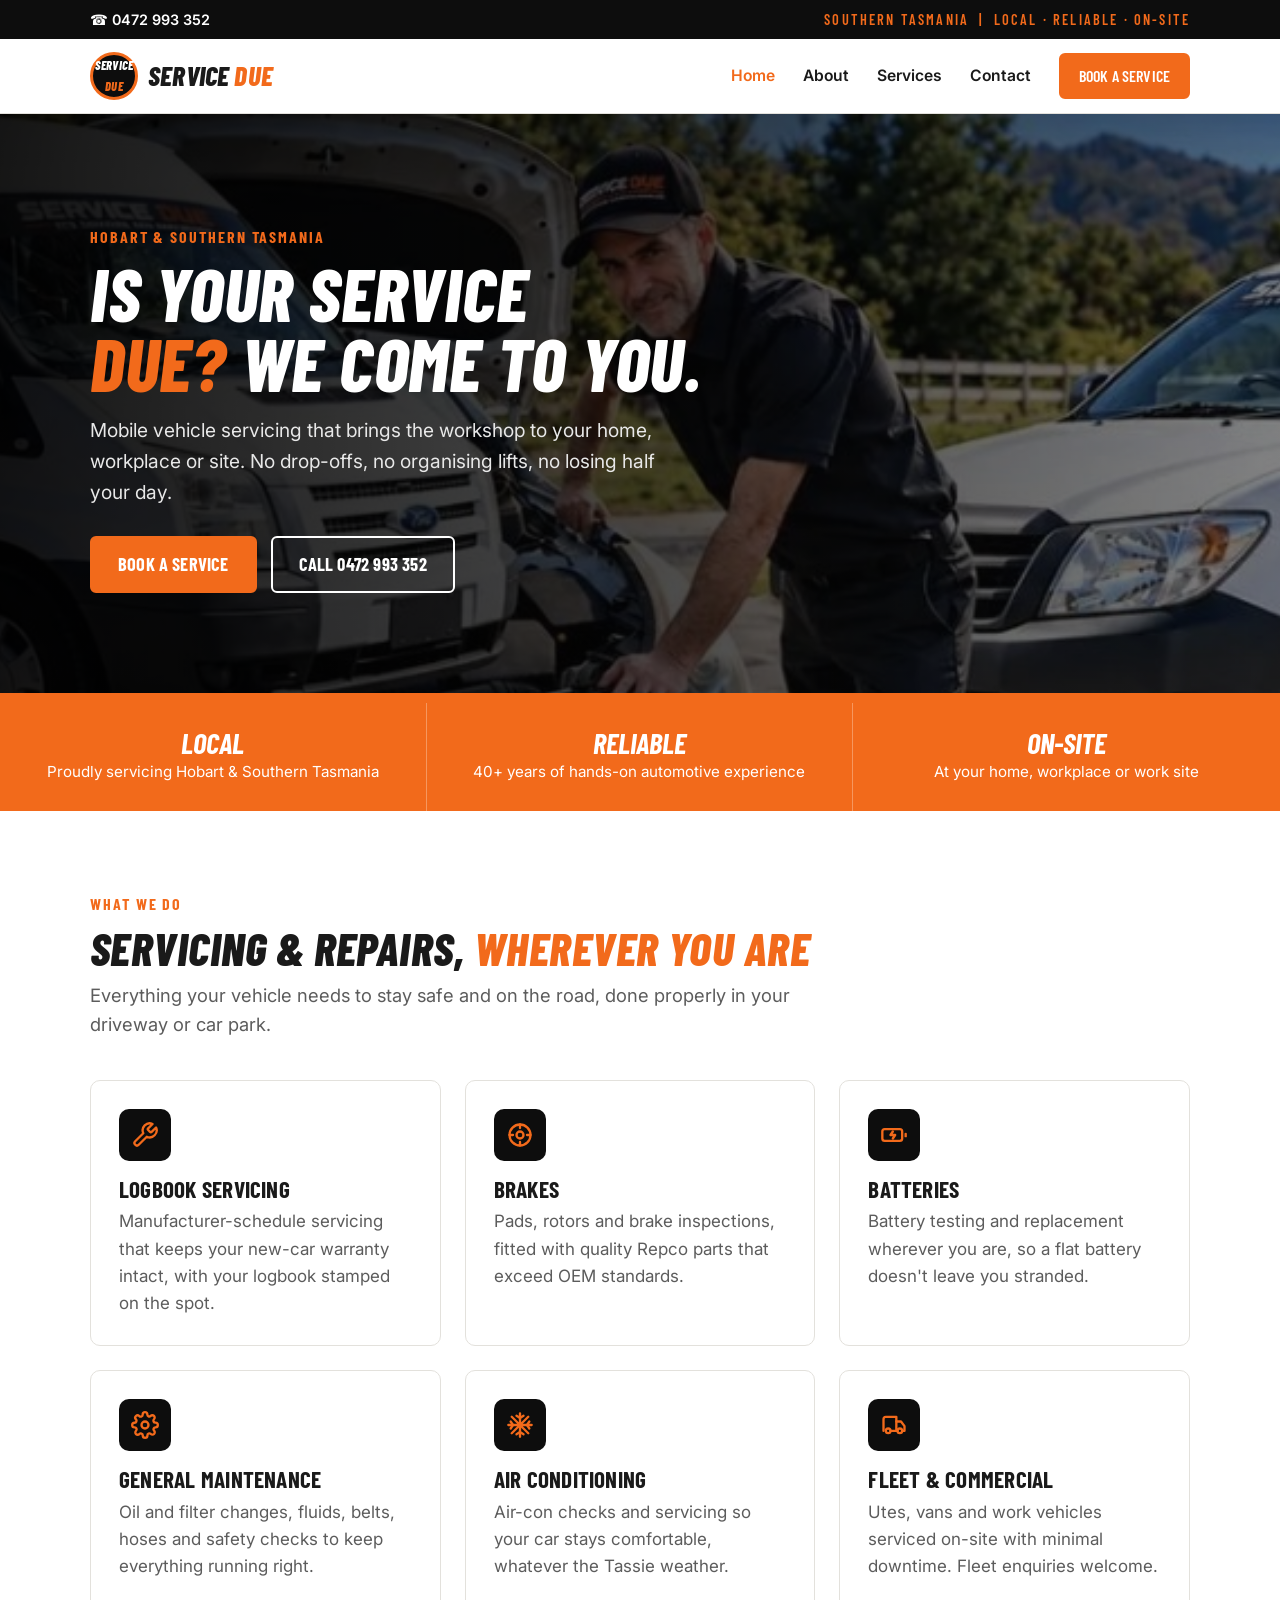
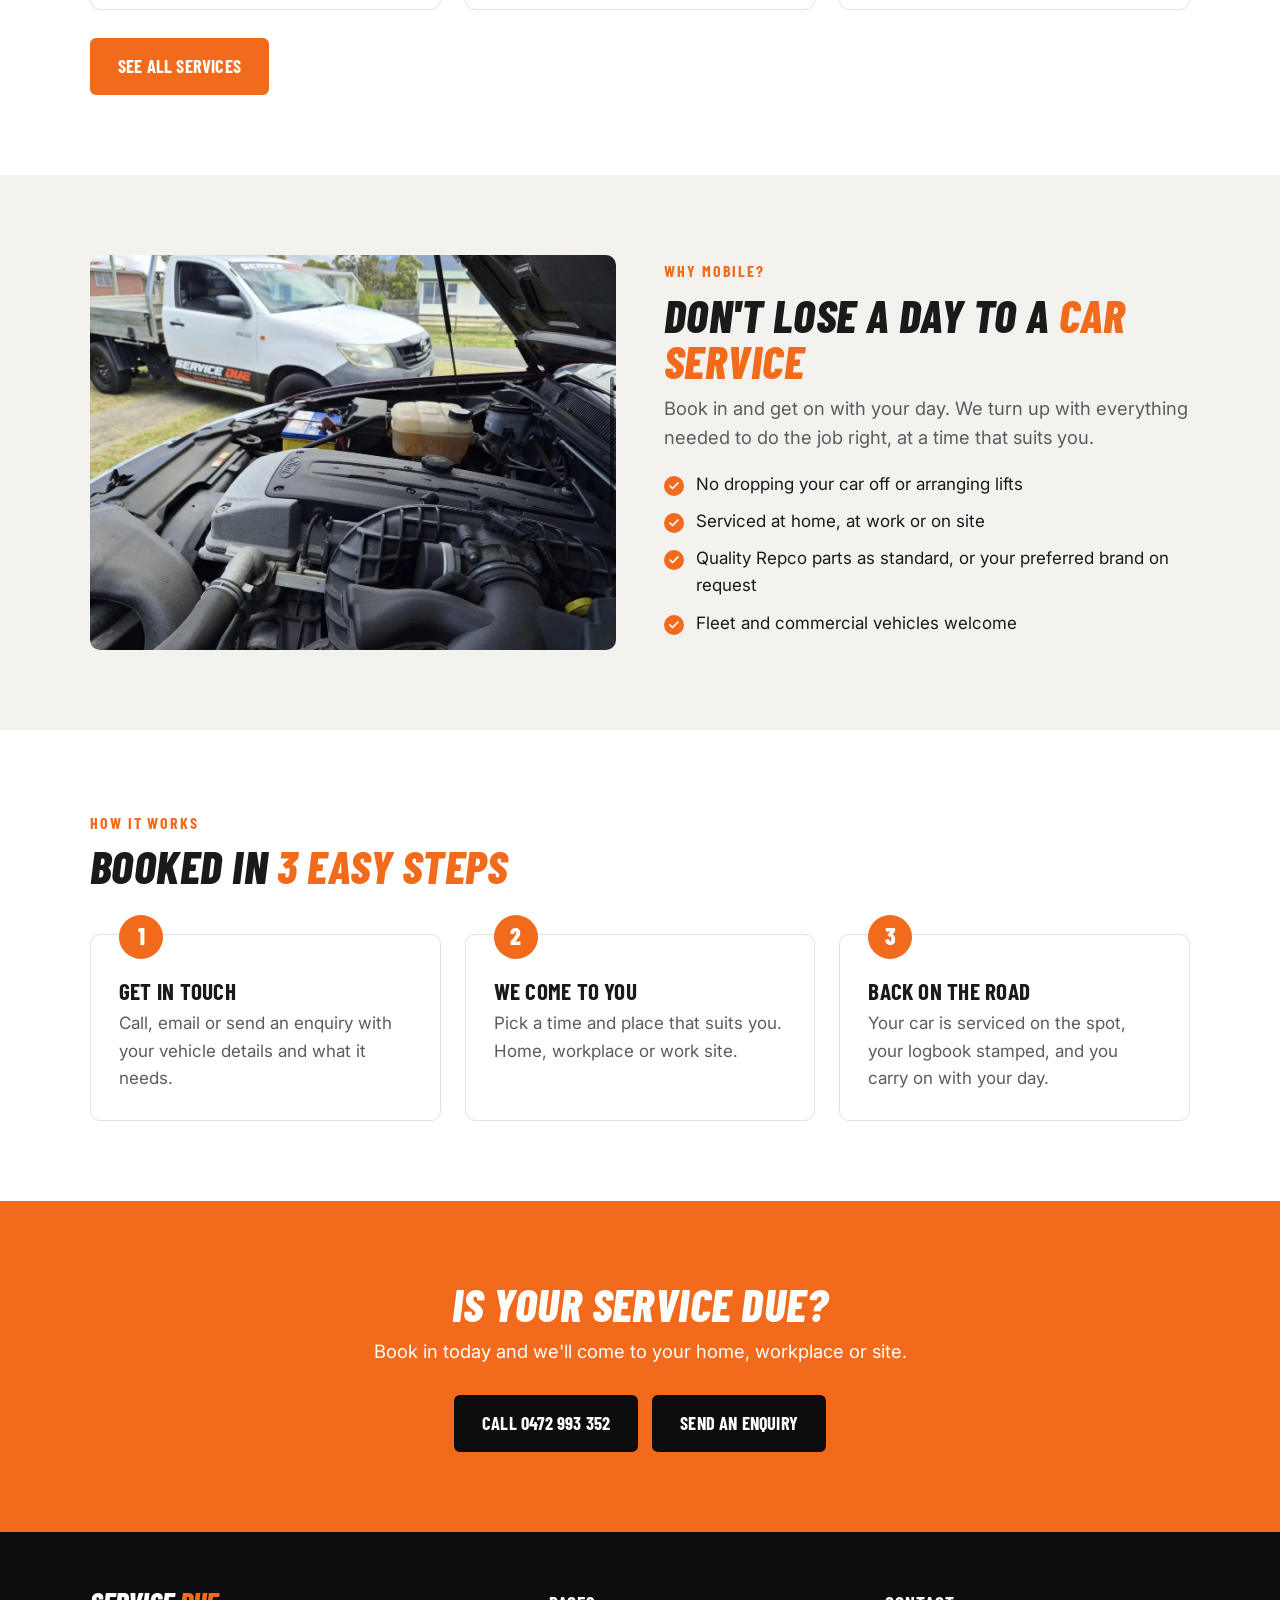
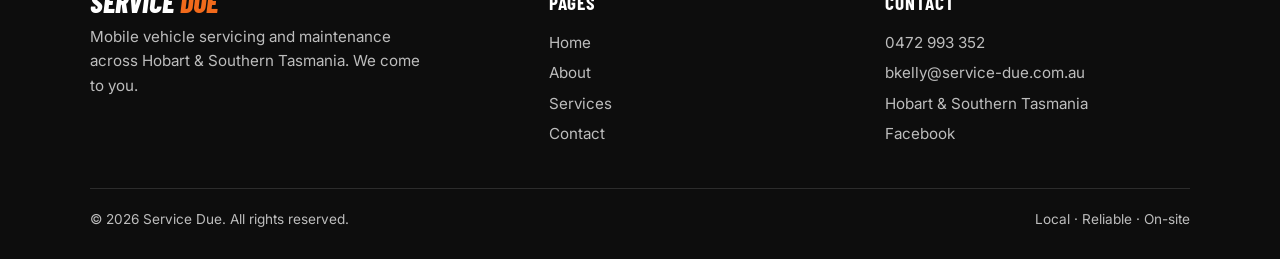
==== site/index.html @ 1dd3feaf "Add Service Due brochure website and mockup PDF Co-Authored-By: Claude Opus 5.5 <noreply@anthropic.c" ====
<!doctype html>
<html lang="en-AU">
<head>
<meta charset="utf-8">
<meta name="viewport" content="width=device-width, initial-scale=1">
<title>Service Due | Mobile Vehicle Servicing, Hobart & Southern Tasmania</title>
<meta name="description" content="Service Due is a local mobile mechanic in Hobart & Southern Tasmania. Logbook servicing, brakes, batteries, air conditioning and fleet servicing at your home, workplace or site.">
<link rel="preconnect" href="https://fonts.googleapis.com">
<link rel="preconnect" href="https://fonts.gstatic.com" crossorigin>
<link href="https://fonts.googleapis.com/css2?family=Barlow+Condensed:ital,wght@0,600;0,700;0,800;1,700;1,800&family=Inter:wght@400;600;700&display=swap" rel="stylesheet">
<link rel="stylesheet" href="styles.css">
</head>
<body>
<div class="topbar"><div class="wrap">
  <a href="tel:+61472993352">&#9742; 0472 993 352</a>
  <span class="tags">Southern Tasmania &nbsp;|&nbsp; Local &middot; Reliable &middot; On-site</span>
</div></div>
<header class="site"><div class="wrap">
  <a class="brand" href="index.html" aria-label="Service Due home">
    <span class="brand-mark">SERVICE<span>DUE</span></span>
    <span class="brand-name">Service <span>Due</span></span>
  </a>
  <button class="menu-toggle" aria-label="Open menu" aria-expanded="false" onclick="var n=document.querySelector('nav.main');n.classList.toggle('open');this.setAttribute('aria-expanded',n.classList.contains('open'))">&#9776;</button>
  <nav class="main" aria-label="Main"><ul><li><a href="index.html" aria-current="page">Home</a></li><li><a href="about.html">About</a></li><li><a href="services.html">Services</a></li><li><a href="contact.html">Contact</a></li><li><a class="btn" href="contact.html" style="padding:8px 18px;font-size:1rem;color:#fff">Book a service</a></li></ul></nav>
</div></header>
<main>
<section class="hero">
  <img src="images/hero-team.jpg" alt="Service Due mechanic working on a car between the Service Due van and ute">
  <div class="wrap">
    <span class="eyebrow">Hobart &amp; Southern Tasmania</span>
    <h1>Is your service<br><span class="accent">due?</span> We come to you.</h1>
    <p>Mobile vehicle servicing that brings the workshop to your home, workplace or site. No drop-offs, no organising lifts, no losing half your day.</p>
    <div class="btn-row">
      <a class="btn" href="contact.html">Book a service</a>
      <a class="btn btn-ghost" href="tel:+61472993352">Call 0472 993 352</a>
    </div>
  </div>
  <div class="hero-slash"></div>
</section>

<div class="usp">
  <div><strong>Local</strong><span>Proudly servicing Hobart &amp; Southern Tasmania</span></div>
  <div><strong>Reliable</strong><span>40+ years of hands-on automotive experience</span></div>
  <div><strong>On-site</strong><span>At your home, workplace or work site</span></div>
</div>

<section><div class="wrap">
  <span class="eyebrow">What we do</span>
  <h2>Servicing &amp; repairs, <span class="accent">wherever you are</span></h2>
  <p class="lead">Everything your vehicle needs to stay safe and on the road, done properly in your driveway or car park.</p>
  <div class="grid grid-3" style="margin-top:40px"><div class="card"><div class="icon"><svg viewBox="0 0 24 24" fill="none" stroke="currentColor" stroke-width="2" stroke-linecap="round" stroke-linejoin="round" aria-hidden="true"><path d="M14.7 6.3a1 1 0 0 0 0 1.4l1.6 1.6a1 1 0 0 0 1.4 0l3.77-3.77a6 6 0 0 1-7.94 7.94l-6.91 6.91a2.12 2.12 0 0 1-3-3l6.91-6.91a6 6 0 0 1 7.94-7.94l-3.76 3.76z"/></svg></div><h3>Logbook servicing</h3><p>Manufacturer-schedule servicing that keeps your new-car warranty intact, with your logbook stamped on the spot.</p></div><div class="card"><div class="icon"><svg viewBox="0 0 24 24" fill="none" stroke="currentColor" stroke-width="2" stroke-linecap="round" stroke-linejoin="round" aria-hidden="true"><circle cx="12" cy="12" r="9"/><circle cx="12" cy="12" r="3"/><path d="M12 3v3M21 12h-3M12 21v-3M3 12h3"/></svg></div><h3>Brakes</h3><p>Pads, rotors and brake inspections, fitted with quality Repco parts that exceed OEM standards.</p></div><div class="card"><div class="icon"><svg viewBox="0 0 24 24" fill="none" stroke="currentColor" stroke-width="2" stroke-linecap="round" stroke-linejoin="round" aria-hidden="true"><rect x="2" y="7" width="17" height="10" rx="2"/><path d="M22 11v2"/><path d="M11 9l-2 3h4l-2 3"/></svg></div><h3>Batteries</h3><p>Battery testing and replacement wherever you are, so a flat battery doesn't leave you stranded.</p></div><div class="card"><div class="icon"><svg viewBox="0 0 24 24" fill="none" stroke="currentColor" stroke-width="2" stroke-linecap="round" stroke-linejoin="round" aria-hidden="true"><circle cx="12" cy="12" r="3"/><path d="M19.4 15a1.65 1.65 0 0 0 .33 1.82l.06.06a2 2 0 1 1-2.83 2.83l-.06-.06a1.65 1.65 0 0 0-1.82-.33 1.65 1.65 0 0 0-1 1.51V21a2 2 0 0 1-4 0v-.09A1.65 1.65 0 0 0 9 19.4a1.65 1.65 0 0 0-1.82.33l-.06.06a2 2 0 1 1-2.83-2.83l.06-.06a1.65 1.65 0 0 0 .33-1.82 1.65 1.65 0 0 0-1.51-1H3a2 2 0 0 1 0-4h.09A1.65 1.65 0 0 0 4.6 9a1.65 1.65 0 0 0-.33-1.82l-.06-.06a2 2 0 1 1 2.83-2.83l.06.06a1.65 1.65 0 0 0 1.82.33H9a1.65 1.65 0 0 0 1-1.51V3a2 2 0 0 1 4 0v.09a1.65 1.65 0 0 0 1 1.51 1.65 1.65 0 0 0 1.82-.33l.06-.06a2 2 0 1 1 2.83 2.83l-.06.06a1.65 1.65 0 0 0-.33 1.82V9a1.65 1.65 0 0 0 1.51 1H21a2 2 0 0 1 0 4h-.09a1.65 1.65 0 0 0-1.51 1z"/></svg></div><h3>General maintenance</h3><p>Oil and filter changes, fluids, belts, hoses and safety checks to keep everything running right.</p></div><div class="card"><div class="icon"><svg viewBox="0 0 24 24" fill="none" stroke="currentColor" stroke-width="2" stroke-linecap="round" stroke-linejoin="round" aria-hidden="true"><path d="M12 2v20M4.93 4.93l14.14 14.14M2 12h20M4.93 19.07L19.07 4.93"/><path d="M9 4l3 2 3-2M9 20l3-2 3 2M4 9l2 3-2 3M20 9l-2 3 2 3"/></svg></div><h3>Air conditioning</h3><p>Air-con checks and servicing so your car stays comfortable, whatever the Tassie weather.</p></div><div class="card"><div class="icon"><svg viewBox="0 0 24 24" fill="none" stroke="currentColor" stroke-width="2" stroke-linecap="round" stroke-linejoin="round" aria-hidden="true"><path d="M3 17V7a2 2 0 0 1 2-2h9v12"/><path d="M14 9h4l3 4v4h-2"/><circle cx="7" cy="17" r="2"/><circle cx="17" cy="17" r="2"/><path d="M9 17h6"/></svg></div><h3>Fleet & commercial</h3><p>Utes, vans and work vehicles serviced on-site with minimal downtime. Fleet enquiries welcome.</p></div></div>
  <div class="btn-row"><a class="btn" href="services.html">See all services</a></div>
</div></section>

<section class="section-grey"><div class="wrap grid grid-2">
  <div class="photo" style="aspect-ratio:4/3"><img src="images/on-site-service.jpg" alt="Engine bay of a customer's car being serviced on-site, with the Service Due ute parked behind"></div>
  <div>
    <span class="eyebrow">Why mobile?</span>
    <h2>Don't lose a day to a <span class="accent">car service</span></h2>
    <p class="lead">Book in and get on with your day. We turn up with everything needed to do the job right, at a time that suits you.</p>
    <ul class="checks">
      <li>No dropping your car off or arranging lifts</li>
      <li>Serviced at home, at work or on site</li>
      <li>Quality Repco parts as standard, or your preferred brand on request</li>
      <li>Fleet and commercial vehicles welcome</li>
    </ul>
  </div>
</div></section>

<section><div class="wrap">
  <span class="eyebrow">How it works</span>
  <h2>Booked in <span class="accent">3 easy steps</span></h2>
  <div class="grid grid-3 steps" style="margin-top:44px">
    <div class="card"><h3>Get in touch</h3><p>Call, email or send an enquiry with your vehicle details and what it needs.</p></div>
    <div class="card"><h3>We come to you</h3><p>Pick a time and place that suits you. Home, workplace or work site.</p></div>
    <div class="card"><h3>Back on the road</h3><p>Your car is serviced on the spot, your logbook stamped, and you carry on with your day.</p></div>
  </div>
</div></section>

<section class="cta"><div class="wrap">
  <h2>Is your service due?</h2>
  <p>Book in today and we'll come to your home, workplace or site.</p>
  <div class="btn-row">
    <a class="btn" href="tel:+61472993352">Call 0472 993 352</a>
    <a class="btn btn-ghost" href="contact.html">Send an enquiry</a>
  </div>
</div></section>
</main>
<footer class="site"><div class="wrap">
  <div class="cols">
    <div>
      <p class="brand-name" style="font-family:'Barlow Condensed',sans-serif;font-size:1.8rem;text-transform:uppercase">Service <span style="color:var(--orange)">Due</span></p>
      <p style="margin-top:8px;max-width:34ch">Mobile vehicle servicing and maintenance across Hobart &amp; Southern Tasmania. We come to you.</p>
    </div>
    <div>
      <h4>Pages</h4>
      <ul><li><a href="index.html">Home</a></li><li><a href="about.html">About</a></li><li><a href="services.html">Services</a></li><li><a href="contact.html">Contact</a></li></ul>
    </div>
    <div>
      <h4>Contact</h4>
      <ul>
        <li><a href="tel:+61472993352">0472 993 352</a></li>
        <li><a href="mailto:bkelly@service-due.com.au">bkelly@service-due.com.au</a></li>
        <li>Hobart &amp; Southern Tasmania</li>
        <li><a href="https://www.facebook.com/61594655159954/" target="_blank" rel="noopener">Facebook</a></li>
      </ul>
    </div>
  </div>
  <div class="legal"><span>&copy; 2026 Service Due. All rights reserved.</span><span>Local &middot; Reliable &middot; On-site</span></div>
</div></footer>
</body>
</html>
---- site/styles.css ----
:root {
  --black: #0d0d0d;
  --ink: #1a1a1a;
  --orange: #f26a1b;
  --orange-dark: #d9560c;
  --white: #ffffff;
  --grey: #f3f2ef;
  --muted: #5c5c5c;
  --line: #e3e1dc;
  --radius: 10px;
  --max: 1140px;
}

* { box-sizing: border-box; margin: 0; padding: 0; }
html { scroll-behavior: smooth; }
body {
  font-family: "Inter", system-ui, -apple-system, "Segoe UI", sans-serif;
  color: var(--ink);
  background: var(--white);
  line-height: 1.6;
  font-size: 17px;
}
img { max-width: 100%; display: block; }
a { color: inherit; }

h1, h2, h3, .brand, .btn, .eyebrow {
  font-family: "Barlow Condensed", "Arial Narrow", sans-serif;
  text-transform: uppercase;
  letter-spacing: 0.01em;
}
h1 { font-size: clamp(2.6rem, 6vw, 4.6rem); line-height: 0.95; font-weight: 800; font-style: italic; }
h2 { font-size: clamp(2rem, 4vw, 2.9rem); line-height: 1; font-weight: 800; font-style: italic; margin-bottom: 0.6rem; }
h3 { font-size: 1.45rem; font-weight: 700; line-height: 1.1; margin-bottom: 0.4rem; }
.accent { color: var(--orange); }
.eyebrow { color: var(--orange); font-weight: 700; font-size: 1rem; letter-spacing: 0.12em; margin-bottom: 0.5rem; display: block; }
.lead { font-size: 1.15rem; color: var(--muted); max-width: 60ch; }

.wrap { width: 100%; max-width: var(--max); margin: 0 auto; padding: 0 20px; }
section { padding: 80px 0; }
.section-grey { background: var(--grey); }
.section-dark { background: var(--black); color: var(--white); }
.section-dark .lead { color: #c9c9c9; }

/* Top bar */
.topbar { background: var(--black); color: var(--white); font-size: 0.9rem; }
.topbar .wrap { display: flex; justify-content: space-between; align-items: center; gap: 12px; padding-top: 8px; padding-bottom: 8px; flex-wrap: wrap; }
.topbar a { text-decoration: none; font-weight: 600; }
.topbar .tags { color: var(--orange); font-family: "Barlow Condensed", sans-serif; text-transform: uppercase; letter-spacing: 0.15em; font-weight: 600; }

/* Header */
header.site { background: var(--white); border-bottom: 1px solid var(--line); position: sticky; top: 0; z-index: 10; }
header.site .wrap { display: flex; align-items: center; justify-content: space-between; height: 74px; gap: 16px; }
.brand { text-decoration: none; display: flex; align-items: center; gap: 10px; }
.brand-mark {
  width: 48px; height: 48px; border-radius: 50%; background: var(--black);
  border: 3px solid var(--orange); display: grid; place-items: center;
  color: var(--white); font-weight: 800; font-style: italic; font-size: 0.78rem; line-height: 0.85; text-align: center;
}
.brand-mark span { color: var(--orange); display: block; }
.brand-name { font-weight: 800; font-style: italic; font-size: 1.7rem; line-height: 1; }
.brand-name span { color: var(--orange); }

nav.main ul { list-style: none; display: flex; gap: 28px; align-items: center; }
nav.main a { text-decoration: none; font-weight: 600; font-size: 0.98rem; }
nav.main a:hover, nav.main a[aria-current="page"] { color: var(--orange); }
.menu-toggle { display: none; background: none; border: 0; font-size: 1.7rem; cursor: pointer; color: var(--ink); }

/* Buttons */
.btn {
  display: inline-block; text-decoration: none; font-weight: 700; font-size: 1.15rem;
  padding: 12px 26px; border-radius: 6px; border: 2px solid var(--orange);
  background: var(--orange); color: var(--white); cursor: pointer; transition: background .15s;
}
.btn:hover { background: var(--orange-dark); border-color: var(--orange-dark); }
.btn-ghost { background: transparent; color: inherit; border-color: currentColor; }
.btn-ghost:hover { background: rgba(255,255,255,0.1); border-color: currentColor; }
.btn-row { display: flex; gap: 14px; flex-wrap: wrap; margin-top: 28px; }

/* Hero */
.hero { position: relative; color: var(--white); background: var(--black); overflow: hidden; padding: 0; }
.hero img { position: absolute; inset: 0; width: 100%; height: 100%; object-fit: cover; object-position: center 30%; opacity: 0.55; }
.hero::after { content: ""; position: absolute; inset: 0; background: linear-gradient(90deg, rgba(0,0,0,0.85) 0%, rgba(0,0,0,0.35) 70%, rgba(0,0,0,0.1) 100%); }
.hero .wrap { position: relative; z-index: 1; padding-top: 110px; padding-bottom: 110px; }
.hero p { font-size: 1.2rem; max-width: 48ch; margin-top: 18px; color: #e8e8e8; }
.hero-slash { position: absolute; left: 0; right: 0; bottom: 0; height: 10px; background: var(--orange); z-index: 2; }

.page-hero { background: var(--black); color: var(--white); padding: 70px 0 60px; border-bottom: 8px solid var(--orange); }
.page-hero p { color: #cfcfcf; margin-top: 12px; max-width: 60ch; font-size: 1.1rem; }

/* Grids & cards */
.grid { display: grid; gap: 24px; }
.grid-3 { grid-template-columns: repeat(3, 1fr); }
.grid-2 { grid-template-columns: repeat(2, 1fr); align-items: center; gap: 48px; }
.card { background: var(--white); border: 1px solid var(--line); border-radius: var(--radius); padding: 28px; }
.card .icon { width: 52px; height: 52px; border-radius: 10px; background: var(--black); color: var(--orange); display: grid; place-items: center; margin-bottom: 16px; }
.card .icon svg { width: 28px; height: 28px; }
.card p { color: var(--muted); }
.photo { border-radius: var(--radius); overflow: hidden; }
.photo img { width: 100%; height: 100%; object-fit: cover; }

.usp { display: grid; grid-template-columns: repeat(3, 1fr); gap: 0; background: var(--orange); color: var(--white); }
.usp div { padding: 26px 20px; text-align: center; border-right: 1px solid rgba(255,255,255,0.3); }
.usp div:last-child { border-right: 0; }
.usp strong { display: block; font-family: "Barlow Condensed", sans-serif; text-transform: uppercase; font-style: italic; font-size: 1.8rem; line-height: 1; }
.usp span { font-size: 0.95rem; }

.checks { list-style: none; margin-top: 18px; }
.checks li { padding-left: 32px; position: relative; margin-bottom: 10px; }
.checks li::before { content: ""; position: absolute; left: 0; top: 5px; width: 20px; height: 20px; border-radius: 50%; background: var(--orange) url("data:image/svg+xml,%3Csvg xmlns='http://www.w3.org/2000/svg' viewBox='0 0 24 24' fill='none' stroke='white' stroke-width='3.5' stroke-linecap='round' stroke-linejoin='round'%3E%3Cpolyline points='20 6 9 17 4 12'/%3E%3C/svg%3E") center/12px no-repeat; }

.steps { counter-reset: step; }
.steps .card { position: relative; padding-top: 44px; }
.steps .card::before { counter-increment: step; content: counter(step); position: absolute; top: -20px; left: 28px; width: 44px; height: 44px; border-radius: 50%; background: var(--orange); color: var(--white); font-family: "Barlow Condensed", sans-serif; font-weight: 800; font-size: 1.5rem; display: grid; place-items: center; }

.stat { font-family: "Barlow Condensed", sans-serif; font-weight: 800; font-style: italic; font-size: 5rem; line-height: 0.9; color: var(--orange); }

.gallery { display: grid; grid-template-columns: repeat(4, 1fr); gap: 14px; }
.gallery .photo { aspect-ratio: 1; }

.cta { background: var(--orange); color: var(--white); text-align: center; }
.cta h2 { margin-bottom: 10px; }
.cta p { font-size: 1.15rem; }
.cta .btn { background: var(--black); border-color: var(--black); }
.cta .btn:hover { background: #333; border-color: #333; }
.cta .btn-row { justify-content: center; }

/* Services detail */
.service-row { display: grid; grid-template-columns: 64px 1fr; gap: 20px; padding: 30px 0; border-bottom: 1px solid var(--line); }
.service-row:last-child { border-bottom: 0; }
.service-row .icon { width: 64px; height: 64px; border-radius: 12px; background: var(--black); color: var(--orange); display: grid; place-items: center; }
.service-row .icon svg { width: 34px; height: 34px; }
.service-row p { color: var(--muted); }

/* Contact */
.contact-list { list-style: none; }
.contact-list li { display: flex; gap: 16px; align-items: flex-start; padding: 18px 0; border-bottom: 1px solid var(--line); }
.contact-list .icon { flex: 0 0 46px; height: 46px; border-radius: 50%; background: var(--orange); color: var(--white); display: grid; place-items: center; }
.contact-list .icon svg { width: 22px; height: 22px; }
.contact-list small { display: block; color: var(--muted); text-transform: uppercase; letter-spacing: 0.08em; font-size: 0.78rem; font-weight: 600; }
.contact-list a { font-weight: 600; font-size: 1.15rem; text-decoration: none; }
.contact-list a:hover { color: var(--orange); }

form.booking { display: grid; gap: 16px; }
form.booking label { font-weight: 600; font-size: 0.92rem; display: grid; gap: 6px; }
form.booking input, form.booking select, form.booking textarea {
  font: inherit; padding: 12px 14px; border: 1px solid #cfccc5; border-radius: 6px; background: var(--white); width: 100%;
}
form.booking input:focus, form.booking select:focus, form.booking textarea:focus { outline: 2px solid var(--orange); border-color: var(--orange); }
form.booking .two { display: grid; grid-template-columns: 1fr 1fr; gap: 16px; }
.form-note { font-size: 0.88rem; color: var(--muted); }

/* Footer */
footer.site { background: var(--black); color: #bdbdbd; padding: 56px 0 28px; font-size: 0.95rem; }
footer.site .cols { display: grid; grid-template-columns: 1.4fr 1fr 1fr; gap: 32px; }
footer.site h4 { color: var(--white); font-family: "Barlow Condensed", sans-serif; text-transform: uppercase; font-size: 1.2rem; margin-bottom: 12px; letter-spacing: 0.05em; }
footer.site ul { list-style: none; }
footer.site li { margin-bottom: 6px; }
footer.site a { text-decoration: none; }
footer.site a:hover { color: var(--orange); }
footer.site .brand-name { color: var(--white); }
footer.site .legal { border-top: 1px solid #2c2c2c; margin-top: 36px; padding-top: 20px; display: flex; justify-content: space-between; flex-wrap: wrap; gap: 10px; font-size: 0.85rem; }

/* Responsive */
@media (max-width: 900px) {
  .grid-3 { grid-template-columns: 1fr 1fr; }
  .grid-2 { grid-template-columns: 1fr; gap: 32px; }
  .gallery { grid-template-columns: 1fr 1fr; }
  footer.site .cols { grid-template-columns: 1fr 1fr; }
}
@media (max-width: 720px) {
  body { font-size: 16px; }
  section { padding: 56px 0; }
  .topbar .tags { display: none; }
  .menu-toggle { display: block; }
  nav.main { display: none; position: absolute; top: 74px; left: 0; right: 0; background: var(--white); border-bottom: 1px solid var(--line); }
  nav.main.open { display: block; }
  nav.main ul { flex-direction: column; align-items: stretch; gap: 0; padding: 8px 20px 16px; }
  nav.main li a { display: block; padding: 12px 0; border-bottom: 1px solid var(--line); }
  nav.main li:last-child a { border-bottom: 0; margin-top: 12px; text-align: center; }
  .grid-3 { grid-template-columns: 1fr; }
  .usp { grid-template-columns: 1fr; }
  .usp div { border-right: 0; border-bottom: 1px solid rgba(255,255,255,0.3); }
  .hero .wrap { padding-top: 72px; padding-bottom: 72px; }
  form.booking .two { grid-template-columns: 1fr; }
  footer.site .cols { grid-template-columns: 1fr; }
}

/* Print / PDF */
@media print {
  header.site { position: static; }
  .menu-toggle { display: none; }
  section, .card, .photo { break-inside: avoid; }
}
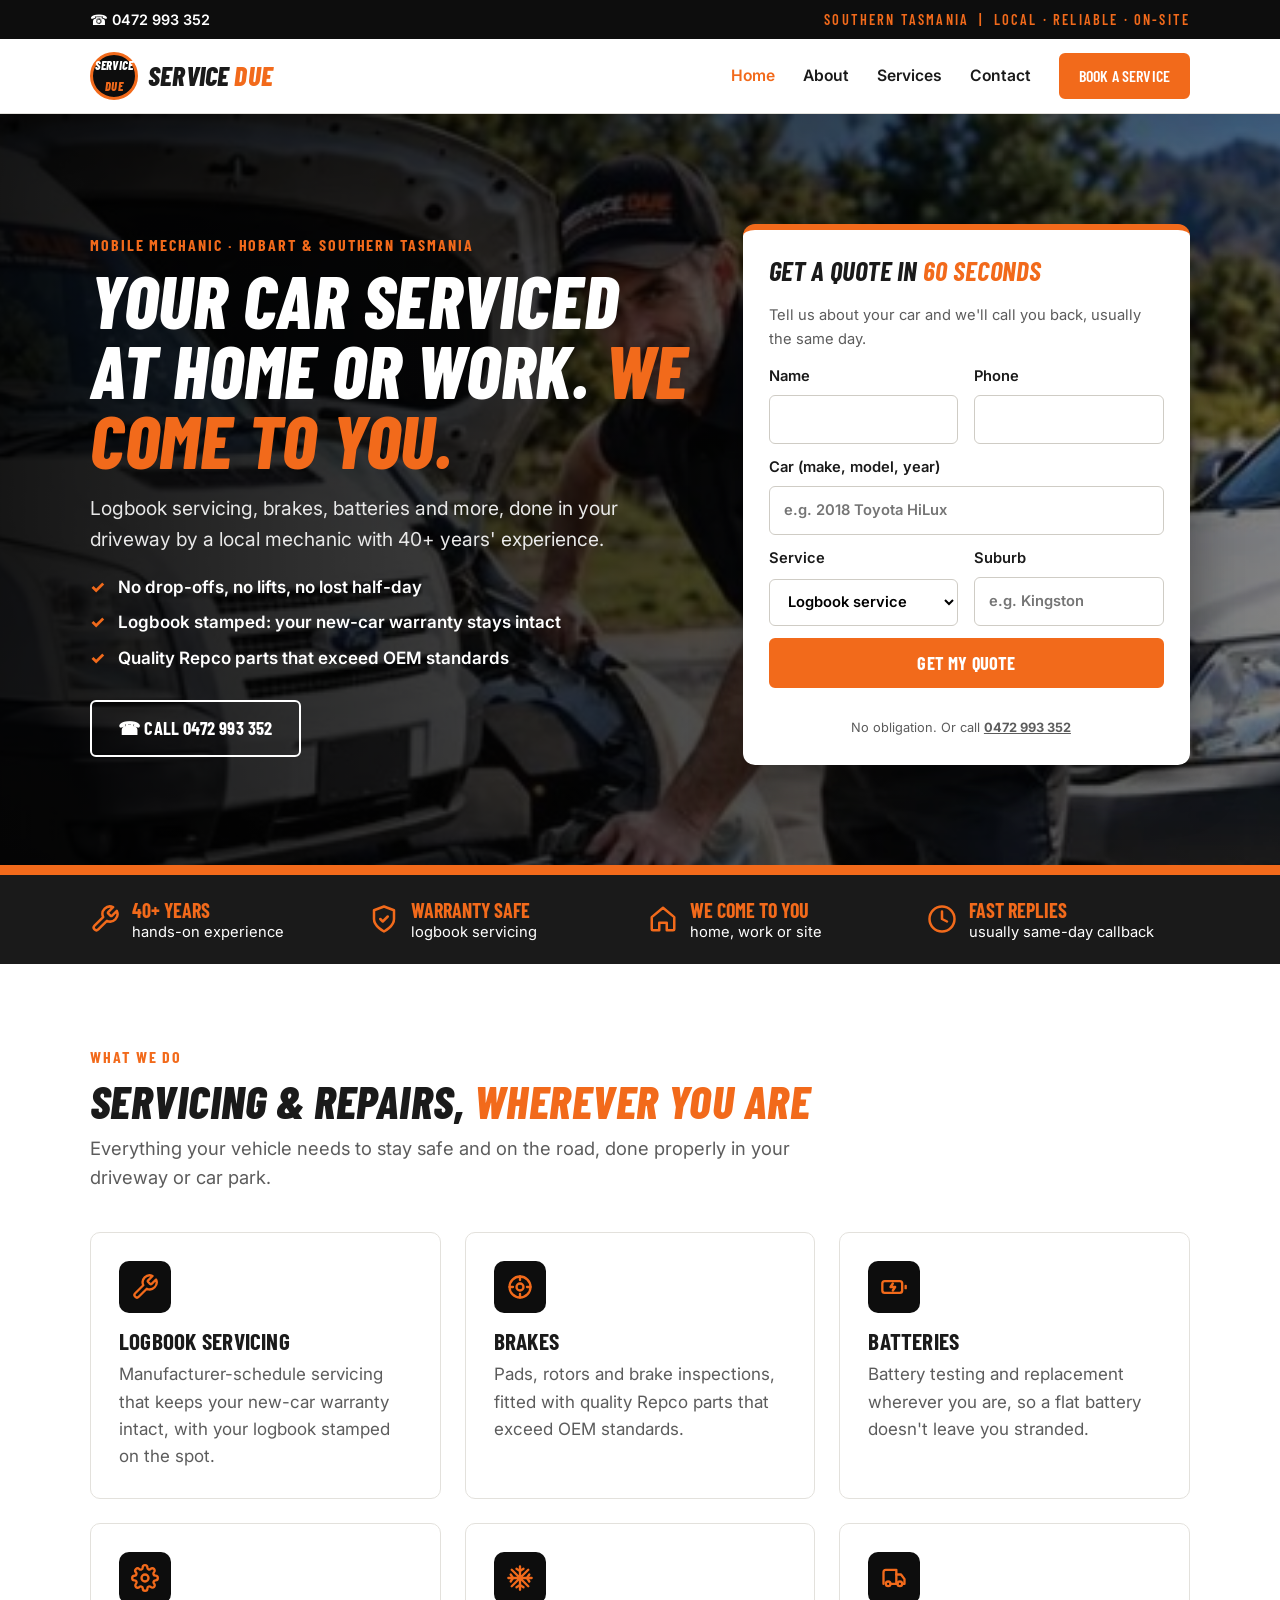
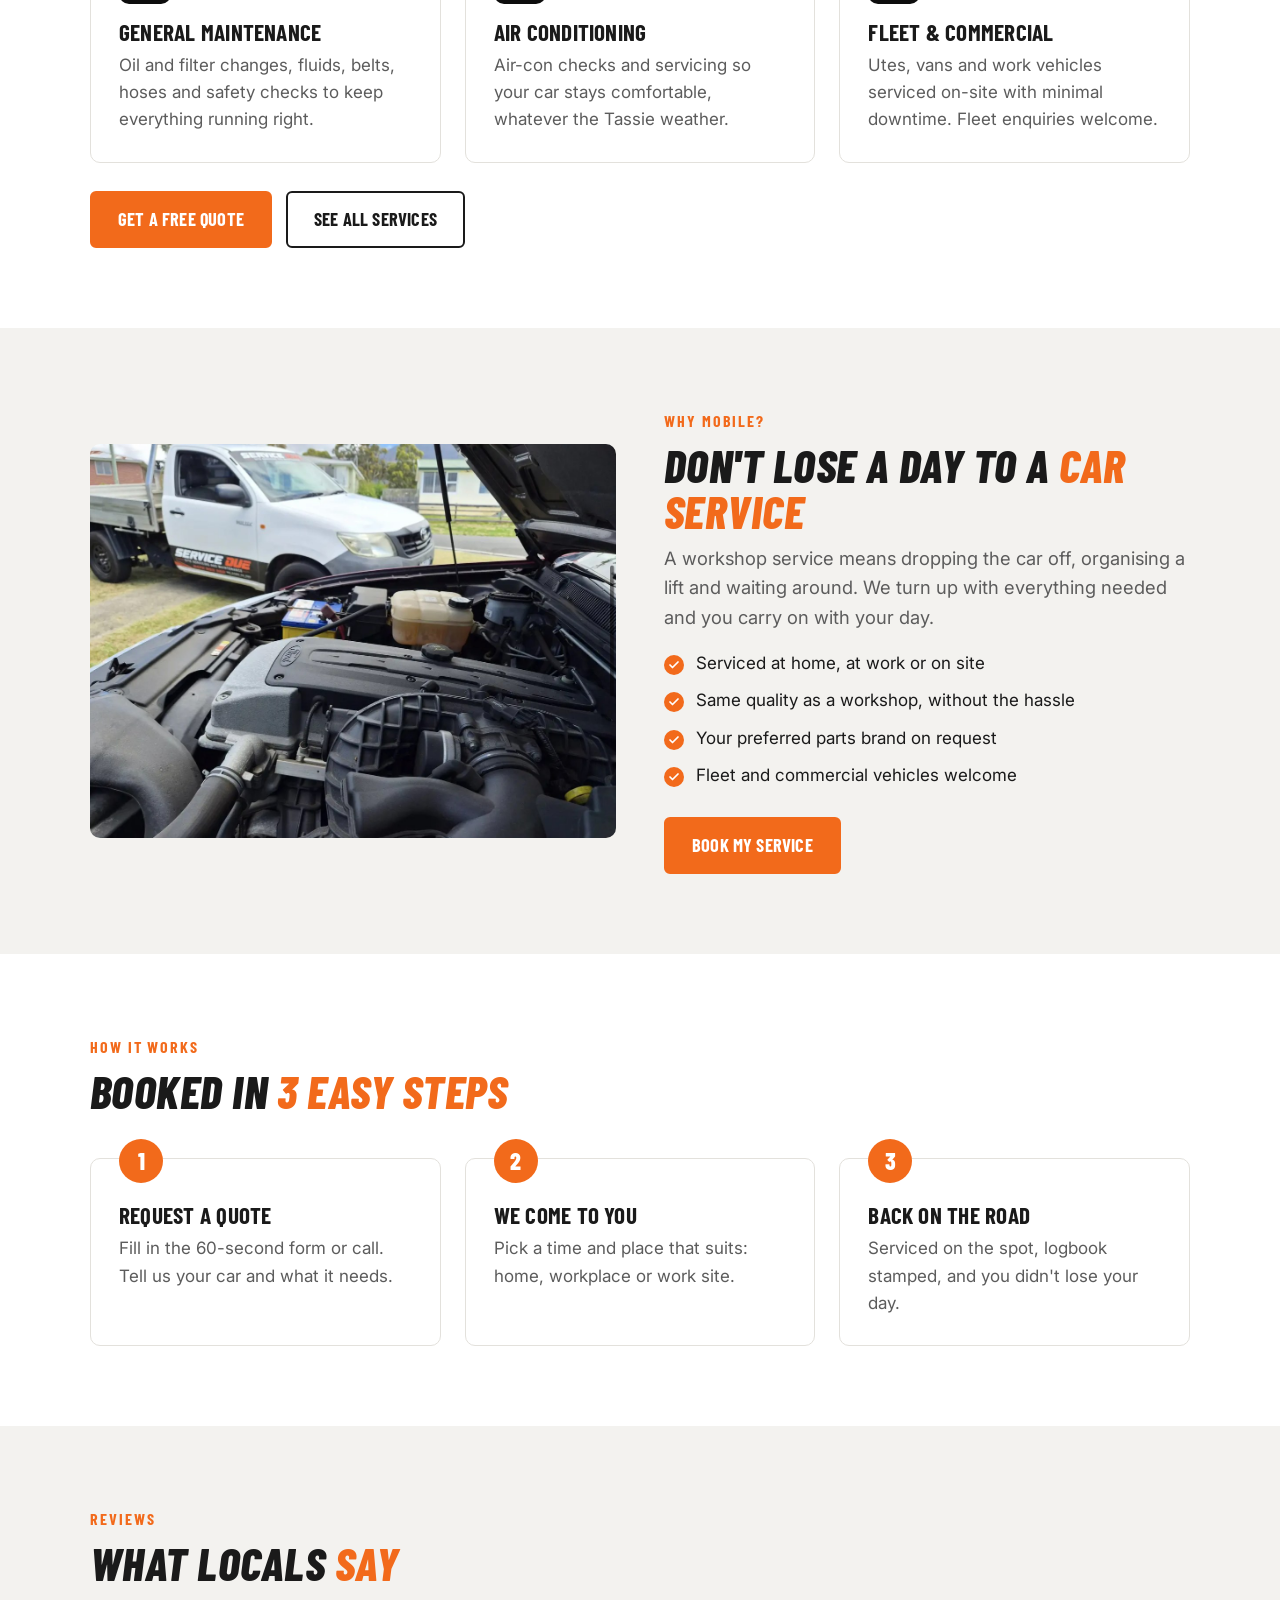
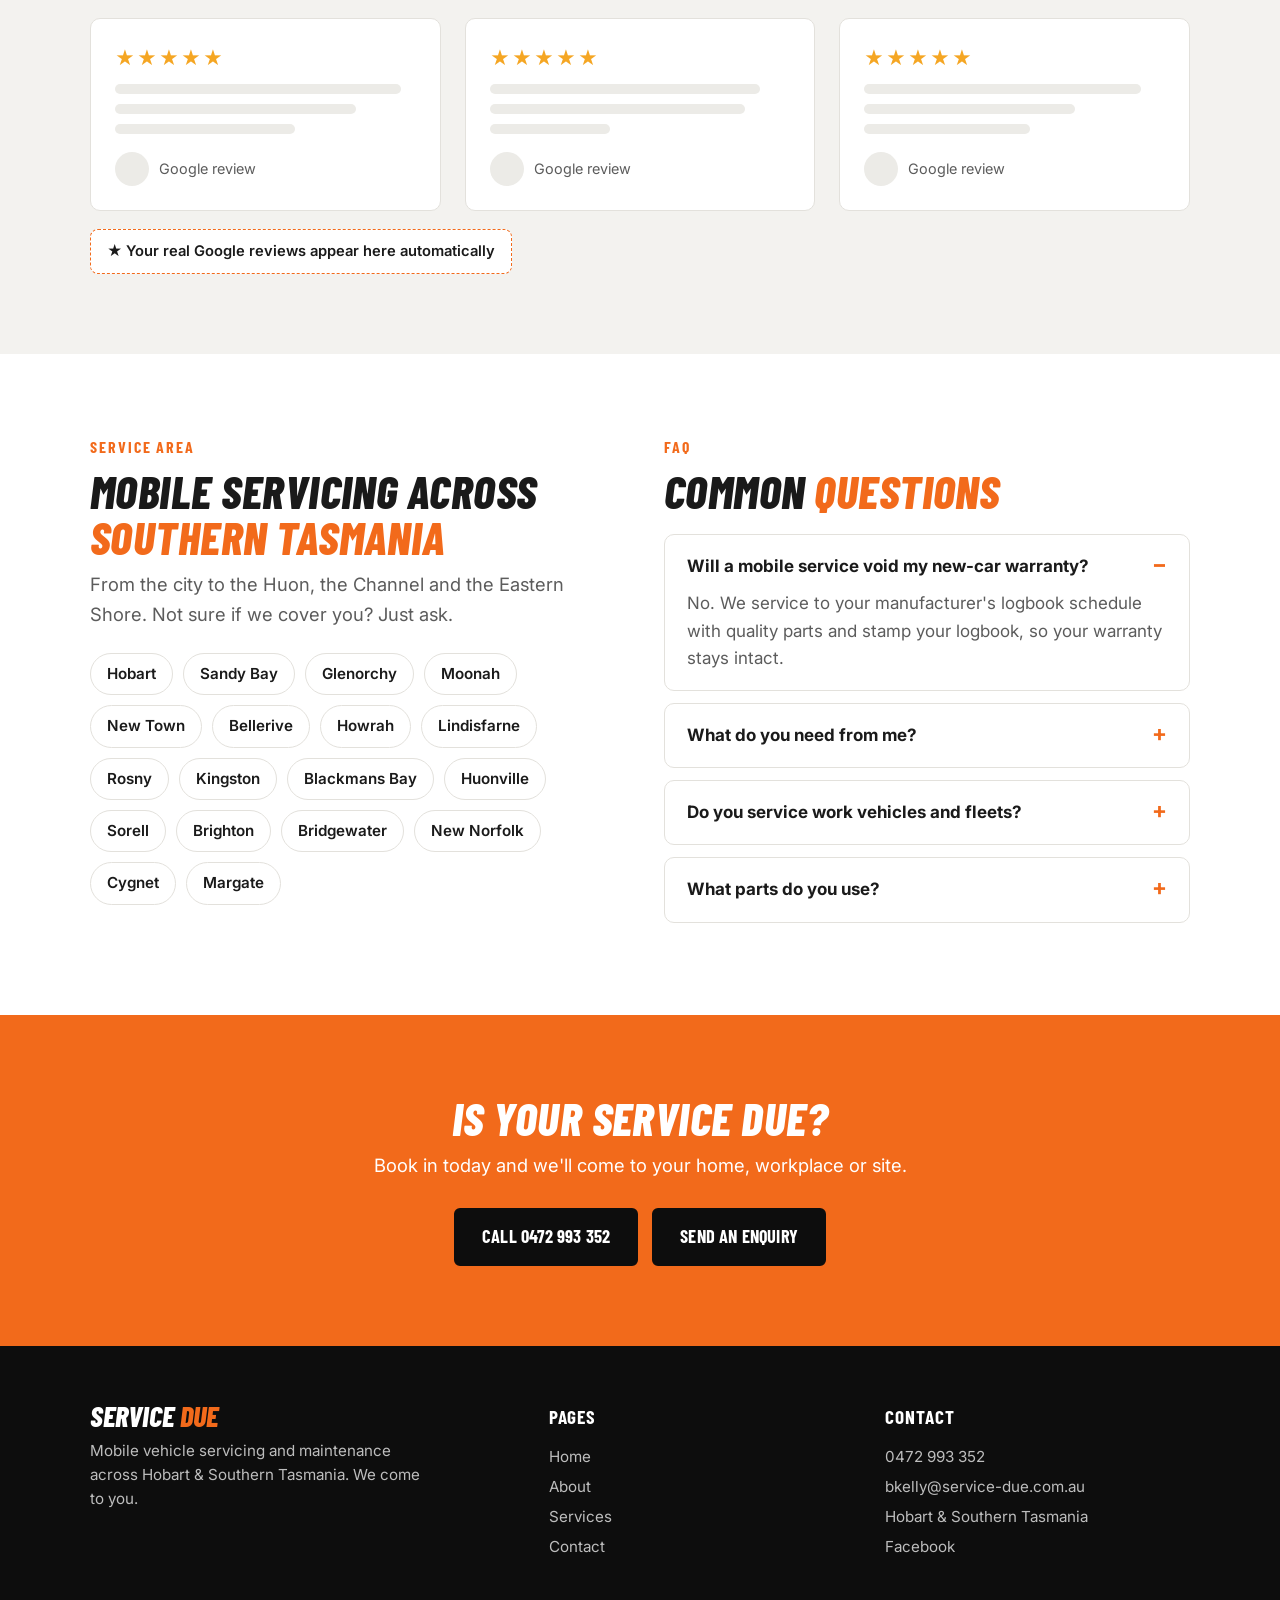
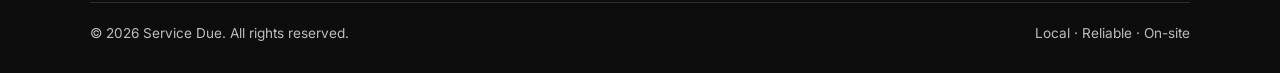
==== commit c526b1d5: "Conversion-focused homepage, sticky mobile call bar, and client proposal PDF Co-Authored-By: Claude " ====
--- a/site/index.html
+++ b/site/index.html
@@ -3,8 +3,8 @@
 <head>
 <meta charset="utf-8">
 <meta name="viewport" content="width=device-width, initial-scale=1">
-<title>Service Due | Mobile Vehicle Servicing, Hobart & Southern Tasmania</title>
-<meta name="description" content="Service Due is a local mobile mechanic in Hobart & Southern Tasmania. Logbook servicing, brakes, batteries, air conditioning and fleet servicing at your home, workplace or site.">
+<title>Mobile Mechanic Hobart | Service Due: We Come To You</title>
+<meta name="description" content="Mobile mechanic in Hobart & Southern Tasmania. Logbook servicing, brakes, batteries, air-con and fleet servicing at your home or work. 40+ years experience. Call 0472 993 352.">
 <link rel="preconnect" href="https://fonts.googleapis.com">
 <link rel="preconnect" href="https://fonts.gstatic.com" crossorigin>
 <link href="https://fonts.googleapis.com/css2?family=Barlow+Condensed:ital,wght@0,600;0,700;0,800;1,700;1,800&family=Inter:wght@400;600;700&display=swap" rel="stylesheet">
@@ -26,30 +26,54 @@
 <main>
 <section class="hero">
   <img src="images/hero-team.jpg" alt="Service Due mechanic working on a car between the Service Due van and ute">
-  <div class="wrap">
-    <span class="eyebrow">Hobart &amp; Southern Tasmania</span>
-    <h1>Is your service<br><span class="accent">due?</span> We come to you.</h1>
-    <p>Mobile vehicle servicing that brings the workshop to your home, workplace or site. No drop-offs, no organising lifts, no losing half your day.</p>
-    <div class="btn-row">
-      <a class="btn" href="contact.html">Book a service</a>
-      <a class="btn btn-ghost" href="tel:+61472993352">Call 0472 993 352</a>
+  <div class="wrap hero-grid">
+    <div>
+      <span class="eyebrow">Mobile mechanic &middot; Hobart &amp; Southern Tasmania</span>
+      <h1>Your car serviced<br>at home or work. <span class="accent">We come to you.</span></h1>
+      <p>Logbook servicing, brakes, batteries and more, done in your driveway by a local mechanic with 40+ years' experience.</p>
+      <ul class="hero-bullets">
+        <li>No drop-offs, no lifts, no lost half-day</li>
+        <li>Logbook stamped: your new-car warranty stays intact</li>
+        <li>Quality Repco parts that exceed OEM standards</li>
+      </ul>
+      <div class="btn-row">
+        <a class="btn btn-ghost" href="tel:+61472993352">&#9742; Call 0472 993 352</a>
+      </div>
+    </div>
+    <div class="quote-card" id="quote">
+      <h3>Get a quote in <span class="accent">60 seconds</span></h3>
+      <p class="sub">Tell us about your car and we'll call you back, usually the same day.</p>
+      <form class="booking" onsubmit="event.preventDefault();location.href='mailto:bkelly@service-due.com.au?subject=Quote%20request'">
+        <div class="two">
+          <label>Name<input required autocomplete="name"></label>
+          <label>Phone<input type="tel" required autocomplete="tel"></label>
+        </div>
+        <label>Car (make, model, year)<input placeholder="e.g. 2018 Toyota HiLux"></label>
+        <div class="two">
+          <label>Service<select><option>Logbook service</option><option>Brakes</option><option>Battery</option><option>General maintenance</option><option>Air conditioning</option><option>Fleet / commercial</option></select></label>
+          <label>Suburb<input placeholder="e.g. Kingston"></label>
+        </div>
+        <button class="btn" type="submit" style="width:100%">Get my quote</button>
+        <p class="fine">No obligation. Or call <a href="tel:+61472993352"><strong>0472 993 352</strong></a></p>
+      </form>
     </div>
   </div>
   <div class="hero-slash"></div>
 </section>
 
-<div class="usp">
-  <div><strong>Local</strong><span>Proudly servicing Hobart &amp; Southern Tasmania</span></div>
-  <div><strong>Reliable</strong><span>40+ years of hands-on automotive experience</span></div>
-  <div><strong>On-site</strong><span>At your home, workplace or work site</span></div>
-</div>
+<div class="trust"><div class="wrap">
+  <div><svg viewBox="0 0 24 24" fill="none" stroke="currentColor" stroke-width="2" stroke-linecap="round" stroke-linejoin="round" aria-hidden="true"><path d="M14.7 6.3a1 1 0 0 0 0 1.4l1.6 1.6a1 1 0 0 0 1.4 0l3.77-3.77a6 6 0 0 1-7.94 7.94l-6.91 6.91a2.12 2.12 0 0 1-3-3l6.91-6.91a6 6 0 0 1 7.94-7.94l-3.76 3.76z"/></svg><span><strong>40+ years</strong>hands-on experience</span></div>
+  <div><svg viewBox="0 0 24 24" fill="none" stroke="currentColor" stroke-width="2" stroke-linecap="round" stroke-linejoin="round" aria-hidden="true"><path d="M12 22s8-4 8-10V5l-8-3-8 3v7c0 6 8 10 8 10z"/><polyline points="9 12 11 14 15 10"/></svg><span><strong>Warranty safe</strong>logbook servicing</span></div>
+  <div><svg viewBox="0 0 24 24" fill="none" stroke="currentColor" stroke-width="2" stroke-linecap="round" stroke-linejoin="round" aria-hidden="true"><path d="M3 10.5L12 3l9 7.5V20a1 1 0 0 1-1 1h-5v-6H9v6H4a1 1 0 0 1-1-1z"/></svg><span><strong>We come to you</strong>home, work or site</span></div>
+  <div><svg viewBox="0 0 24 24" fill="none" stroke="currentColor" stroke-width="2" stroke-linecap="round" stroke-linejoin="round" aria-hidden="true"><circle cx="12" cy="12" r="10"/><polyline points="12 6 12 12 16 14"/></svg><span><strong>Fast replies</strong>usually same-day callback</span></div>
+</div></div>
 
 <section><div class="wrap">
   <span class="eyebrow">What we do</span>
   <h2>Servicing &amp; repairs, <span class="accent">wherever you are</span></h2>
   <p class="lead">Everything your vehicle needs to stay safe and on the road, done properly in your driveway or car park.</p>
   <div class="grid grid-3" style="margin-top:40px"><div class="card"><div class="icon"><svg viewBox="0 0 24 24" fill="none" stroke="currentColor" stroke-width="2" stroke-linecap="round" stroke-linejoin="round" aria-hidden="true"><path d="M14.7 6.3a1 1 0 0 0 0 1.4l1.6 1.6a1 1 0 0 0 1.4 0l3.77-3.77a6 6 0 0 1-7.94 7.94l-6.91 6.91a2.12 2.12 0 0 1-3-3l6.91-6.91a6 6 0 0 1 7.94-7.94l-3.76 3.76z"/></svg></div><h3>Logbook servicing</h3><p>Manufacturer-schedule servicing that keeps your new-car warranty intact, with your logbook stamped on the spot.</p></div><div class="card"><div class="icon"><svg viewBox="0 0 24 24" fill="none" stroke="currentColor" stroke-width="2" stroke-linecap="round" stroke-linejoin="round" aria-hidden="true"><circle cx="12" cy="12" r="9"/><circle cx="12" cy="12" r="3"/><path d="M12 3v3M21 12h-3M12 21v-3M3 12h3"/></svg></div><h3>Brakes</h3><p>Pads, rotors and brake inspections, fitted with quality Repco parts that exceed OEM standards.</p></div><div class="card"><div class="icon"><svg viewBox="0 0 24 24" fill="none" stroke="currentColor" stroke-width="2" stroke-linecap="round" stroke-linejoin="round" aria-hidden="true"><rect x="2" y="7" width="17" height="10" rx="2"/><path d="M22 11v2"/><path d="M11 9l-2 3h4l-2 3"/></svg></div><h3>Batteries</h3><p>Battery testing and replacement wherever you are, so a flat battery doesn't leave you stranded.</p></div><div class="card"><div class="icon"><svg viewBox="0 0 24 24" fill="none" stroke="currentColor" stroke-width="2" stroke-linecap="round" stroke-linejoin="round" aria-hidden="true"><circle cx="12" cy="12" r="3"/><path d="M19.4 15a1.65 1.65 0 0 0 .33 1.82l.06.06a2 2 0 1 1-2.83 2.83l-.06-.06a1.65 1.65 0 0 0-1.82-.33 1.65 1.65 0 0 0-1 1.51V21a2 2 0 0 1-4 0v-.09A1.65 1.65 0 0 0 9 19.4a1.65 1.65 0 0 0-1.82.33l-.06.06a2 2 0 1 1-2.83-2.83l.06-.06a1.65 1.65 0 0 0 .33-1.82 1.65 1.65 0 0 0-1.51-1H3a2 2 0 0 1 0-4h.09A1.65 1.65 0 0 0 4.6 9a1.65 1.65 0 0 0-.33-1.82l-.06-.06a2 2 0 1 1 2.83-2.83l.06.06a1.65 1.65 0 0 0 1.82.33H9a1.65 1.65 0 0 0 1-1.51V3a2 2 0 0 1 4 0v.09a1.65 1.65 0 0 0 1 1.51 1.65 1.65 0 0 0 1.82-.33l.06-.06a2 2 0 1 1 2.83 2.83l-.06.06a1.65 1.65 0 0 0-.33 1.82V9a1.65 1.65 0 0 0 1.51 1H21a2 2 0 0 1 0 4h-.09a1.65 1.65 0 0 0-1.51 1z"/></svg></div><h3>General maintenance</h3><p>Oil and filter changes, fluids, belts, hoses and safety checks to keep everything running right.</p></div><div class="card"><div class="icon"><svg viewBox="0 0 24 24" fill="none" stroke="currentColor" stroke-width="2" stroke-linecap="round" stroke-linejoin="round" aria-hidden="true"><path d="M12 2v20M4.93 4.93l14.14 14.14M2 12h20M4.93 19.07L19.07 4.93"/><path d="M9 4l3 2 3-2M9 20l3-2 3 2M4 9l2 3-2 3M20 9l-2 3 2 3"/></svg></div><h3>Air conditioning</h3><p>Air-con checks and servicing so your car stays comfortable, whatever the Tassie weather.</p></div><div class="card"><div class="icon"><svg viewBox="0 0 24 24" fill="none" stroke="currentColor" stroke-width="2" stroke-linecap="round" stroke-linejoin="round" aria-hidden="true"><path d="M3 17V7a2 2 0 0 1 2-2h9v12"/><path d="M14 9h4l3 4v4h-2"/><circle cx="7" cy="17" r="2"/><circle cx="17" cy="17" r="2"/><path d="M9 17h6"/></svg></div><h3>Fleet & commercial</h3><p>Utes, vans and work vehicles serviced on-site with minimal downtime. Fleet enquiries welcome.</p></div></div>
-  <div class="btn-row"><a class="btn" href="services.html">See all services</a></div>
+  <div class="btn-row"><a class="btn" href="#quote">Get a free quote</a><a class="btn btn-ghost" style="color:var(--ink)" href="services.html">See all services</a></div>
 </div></section>
 
 <section class="section-grey"><div class="wrap grid grid-2">
@@ -57,13 +81,14 @@
   <div>
     <span class="eyebrow">Why mobile?</span>
     <h2>Don't lose a day to a <span class="accent">car service</span></h2>
-    <p class="lead">Book in and get on with your day. We turn up with everything needed to do the job right, at a time that suits you.</p>
+    <p class="lead">A workshop service means dropping the car off, organising a lift and waiting around. We turn up with everything needed and you carry on with your day.</p>
     <ul class="checks">
-      <li>No dropping your car off or arranging lifts</li>
       <li>Serviced at home, at work or on site</li>
-      <li>Quality Repco parts as standard, or your preferred brand on request</li>
+      <li>Same quality as a workshop, without the hassle</li>
+      <li>Your preferred parts brand on request</li>
       <li>Fleet and commercial vehicles welcome</li>
     </ul>
+    <div class="btn-row"><a class="btn" href="#quote">Book my service</a></div>
   </div>
 </div></section>
 
@@ -71,9 +96,39 @@
   <span class="eyebrow">How it works</span>
   <h2>Booked in <span class="accent">3 easy steps</span></h2>
   <div class="grid grid-3 steps" style="margin-top:44px">
-    <div class="card"><h3>Get in touch</h3><p>Call, email or send an enquiry with your vehicle details and what it needs.</p></div>
-    <div class="card"><h3>We come to you</h3><p>Pick a time and place that suits you. Home, workplace or work site.</p></div>
-    <div class="card"><h3>Back on the road</h3><p>Your car is serviced on the spot, your logbook stamped, and you carry on with your day.</p></div>
+    <div class="card"><h3>Request a quote</h3><p>Fill in the 60-second form or call. Tell us your car and what it needs.</p></div>
+    <div class="card"><h3>We come to you</h3><p>Pick a time and place that suits: home, workplace or work site.</p></div>
+    <div class="card"><h3>Back on the road</h3><p>Serviced on the spot, logbook stamped, and you didn't lose your day.</p></div>
+  </div>
+</div></section>
+
+<section class="section-grey"><div class="wrap">
+  <span class="eyebrow">Reviews</span>
+  <h2>What locals <span class="accent">say</span></h2>
+  <div class="grid grid-3" style="margin-top:32px">
+    <div class="review"><div class="stars">&#9733;&#9733;&#9733;&#9733;&#9733;</div><div class="bar" style="width:95%"></div><div class="bar" style="width:80%"></div><div class="bar" style="width:60%"></div><div class="who"><i></i>Google review</div></div>
+    <div class="review"><div class="stars">&#9733;&#9733;&#9733;&#9733;&#9733;</div><div class="bar" style="width:90%"></div><div class="bar" style="width:85%"></div><div class="bar" style="width:40%"></div><div class="who"><i></i>Google review</div></div>
+    <div class="review"><div class="stars">&#9733;&#9733;&#9733;&#9733;&#9733;</div><div class="bar" style="width:92%"></div><div class="bar" style="width:70%"></div><div class="bar" style="width:55%"></div><div class="who"><i></i>Google review</div></div>
+  </div>
+  <div class="google-note">&#9733; Your real Google reviews appear here automatically</div>
+</div></section>
+
+<section><div class="wrap grid grid-2" style="align-items:start">
+  <div>
+    <span class="eyebrow">Service area</span>
+    <h2>Mobile servicing across <span class="accent">Southern Tasmania</span></h2>
+    <p class="lead">From the city to the Huon, the Channel and the Eastern Shore. Not sure if we cover you? Just ask.</p>
+    <div class="chips"><span>Hobart</span><span>Sandy Bay</span><span>Glenorchy</span><span>Moonah</span><span>New Town</span><span>Bellerive</span><span>Howrah</span><span>Lindisfarne</span><span>Rosny</span><span>Kingston</span><span>Blackmans Bay</span><span>Huonville</span><span>Sorell</span><span>Brighton</span><span>Bridgewater</span><span>New Norfolk</span><span>Cygnet</span><span>Margate</span></div>
+  </div>
+  <div>
+    <span class="eyebrow">FAQ</span>
+    <h2>Common <span class="accent">questions</span></h2>
+    <div style="margin-top:20px">
+      <details class="faq" open><summary>Will a mobile service void my new-car warranty?</summary><p>No. We service to your manufacturer's logbook schedule with quality parts and stamp your logbook, so your warranty stays intact.</p></details>
+      <details class="faq"><summary>What do you need from me?</summary><p>Just a safe, flat spot to work, like a driveway, carport or car park, and access to the car's keys.</p></details>
+      <details class="faq"><summary>Do you service work vehicles and fleets?</summary><p>Yes. Utes, vans and fleet vehicles can be serviced at your depot or work site to keep downtime low.</p></details>
+      <details class="faq"><summary>What parts do you use?</summary><p>Repco parts that exceed OEM standards. Prefer another brand? Let us know when booking and we'll source it.</p></details>
+    </div>
   </div>
 </div></section>
 
@@ -108,5 +163,6 @@
   </div>
   <div class="legal"><span>&copy; 2026 Service Due. All rights reserved.</span><span>Local &middot; Reliable &middot; On-site</span></div>
 </div></footer>
+<div class="mobile-bar"><a href="tel:+61472993352">&#9742; Call now</a><a href="contact.html">Get a quote</a></div>
 </body>
 </html>
--- a/site/styles.css
+++ b/site/styles.css
@@ -191,3 +191,45 @@
   .menu-toggle { display: none; }
   section, .card, .photo { break-inside: avoid; }
 }
+
+/* ---- Conversion additions ---- */
+.hero-grid { display: grid; grid-template-columns: 1.15fr 0.85fr; gap: 48px; align-items: center; }
+.quote-card { background: var(--white); color: var(--ink); border-radius: 12px; padding: 26px; box-shadow: 0 20px 50px rgba(0,0,0,0.35); border-top: 6px solid var(--orange); }
+.quote-card h3 { font-size: 1.7rem; font-style: italic; }
+.quote-card p.sub { color: var(--muted); font-size: 0.92rem; margin-bottom: 14px; }
+.quote-card form.booking { gap: 12px; }
+.quote-card .fine { font-size: 0.8rem; color: var(--muted); text-align: center; }
+.hero-bullets { list-style: none; margin-top: 20px; display: grid; gap: 8px; }
+.hero-bullets li { padding-left: 28px; position: relative; font-weight: 600; }
+.hero-bullets li::before { content: "\2713"; position: absolute; left: 0; color: var(--orange); font-weight: 800; }
+.trust { background: var(--ink); color: var(--white); }
+.trust .wrap { display: grid; grid-template-columns: repeat(4, 1fr); gap: 16px; padding-top: 22px; padding-bottom: 22px; }
+.trust div { display: flex; gap: 12px; align-items: center; font-size: 0.92rem; line-height: 1.3; }
+.trust strong { display: block; font-family: "Barlow Condensed", sans-serif; text-transform: uppercase; font-size: 1.25rem; color: var(--orange); }
+.trust svg { width: 30px; height: 30px; color: var(--orange); flex: 0 0 30px; }
+.chips { display: flex; flex-wrap: wrap; gap: 10px; margin-top: 24px; }
+.chips span { background: var(--white); border: 1px solid var(--line); border-radius: 999px; padding: 8px 16px; font-weight: 600; font-size: 0.95rem; }
+.review { background: var(--white); border: 1px solid var(--line); border-radius: var(--radius); padding: 24px; }
+.review .stars { color: #f5a623; font-size: 1.2rem; letter-spacing: 2px; }
+.review .bar { height: 10px; background: #ecebe7; border-radius: 6px; margin-top: 10px; }
+.review .who { display: flex; gap: 10px; align-items: center; margin-top: 18px; color: var(--muted); font-size: 0.9rem; }
+.review .who i { width: 34px; height: 34px; border-radius: 50%; background: #ecebe7; display: block; }
+.google-note { display: inline-flex; gap: 8px; align-items: center; background: var(--white); border: 1px dashed var(--orange); color: var(--ink); border-radius: 8px; padding: 10px 16px; font-weight: 600; font-size: 0.92rem; margin-top: 18px; }
+details.faq { background: var(--white); border: 1px solid var(--line); border-radius: var(--radius); padding: 18px 22px; margin-bottom: 12px; }
+details.faq summary { font-weight: 700; cursor: pointer; list-style: none; display: flex; justify-content: space-between; }
+details.faq summary::after { content: "+"; color: var(--orange); font-size: 1.4rem; line-height: 1; }
+details.faq[open] summary::after { content: "\2212"; }
+details.faq p { color: var(--muted); margin-top: 10px; }
+.mobile-bar { display: none; }
+@media (max-width: 900px) {
+  .hero-grid { grid-template-columns: 1fr; }
+  .trust .wrap { grid-template-columns: 1fr 1fr; }
+}
+@media (max-width: 720px) {
+  .mobile-bar { display: grid; grid-template-columns: 1fr 1fr; position: fixed; left: 0; right: 0; bottom: 0; z-index: 50; box-shadow: 0 -6px 20px rgba(0,0,0,0.2); }
+  .mobile-bar a { text-align: center; padding: 15px 8px; font-family: "Barlow Condensed", sans-serif; text-transform: uppercase; font-weight: 800; font-size: 1.15rem; text-decoration: none; color: var(--white); }
+  .mobile-bar a:first-child { background: var(--black); }
+  .mobile-bar a:last-child { background: var(--orange); }
+  body { padding-bottom: 56px; }
+  .trust .wrap { grid-template-columns: 1fr; }
+}
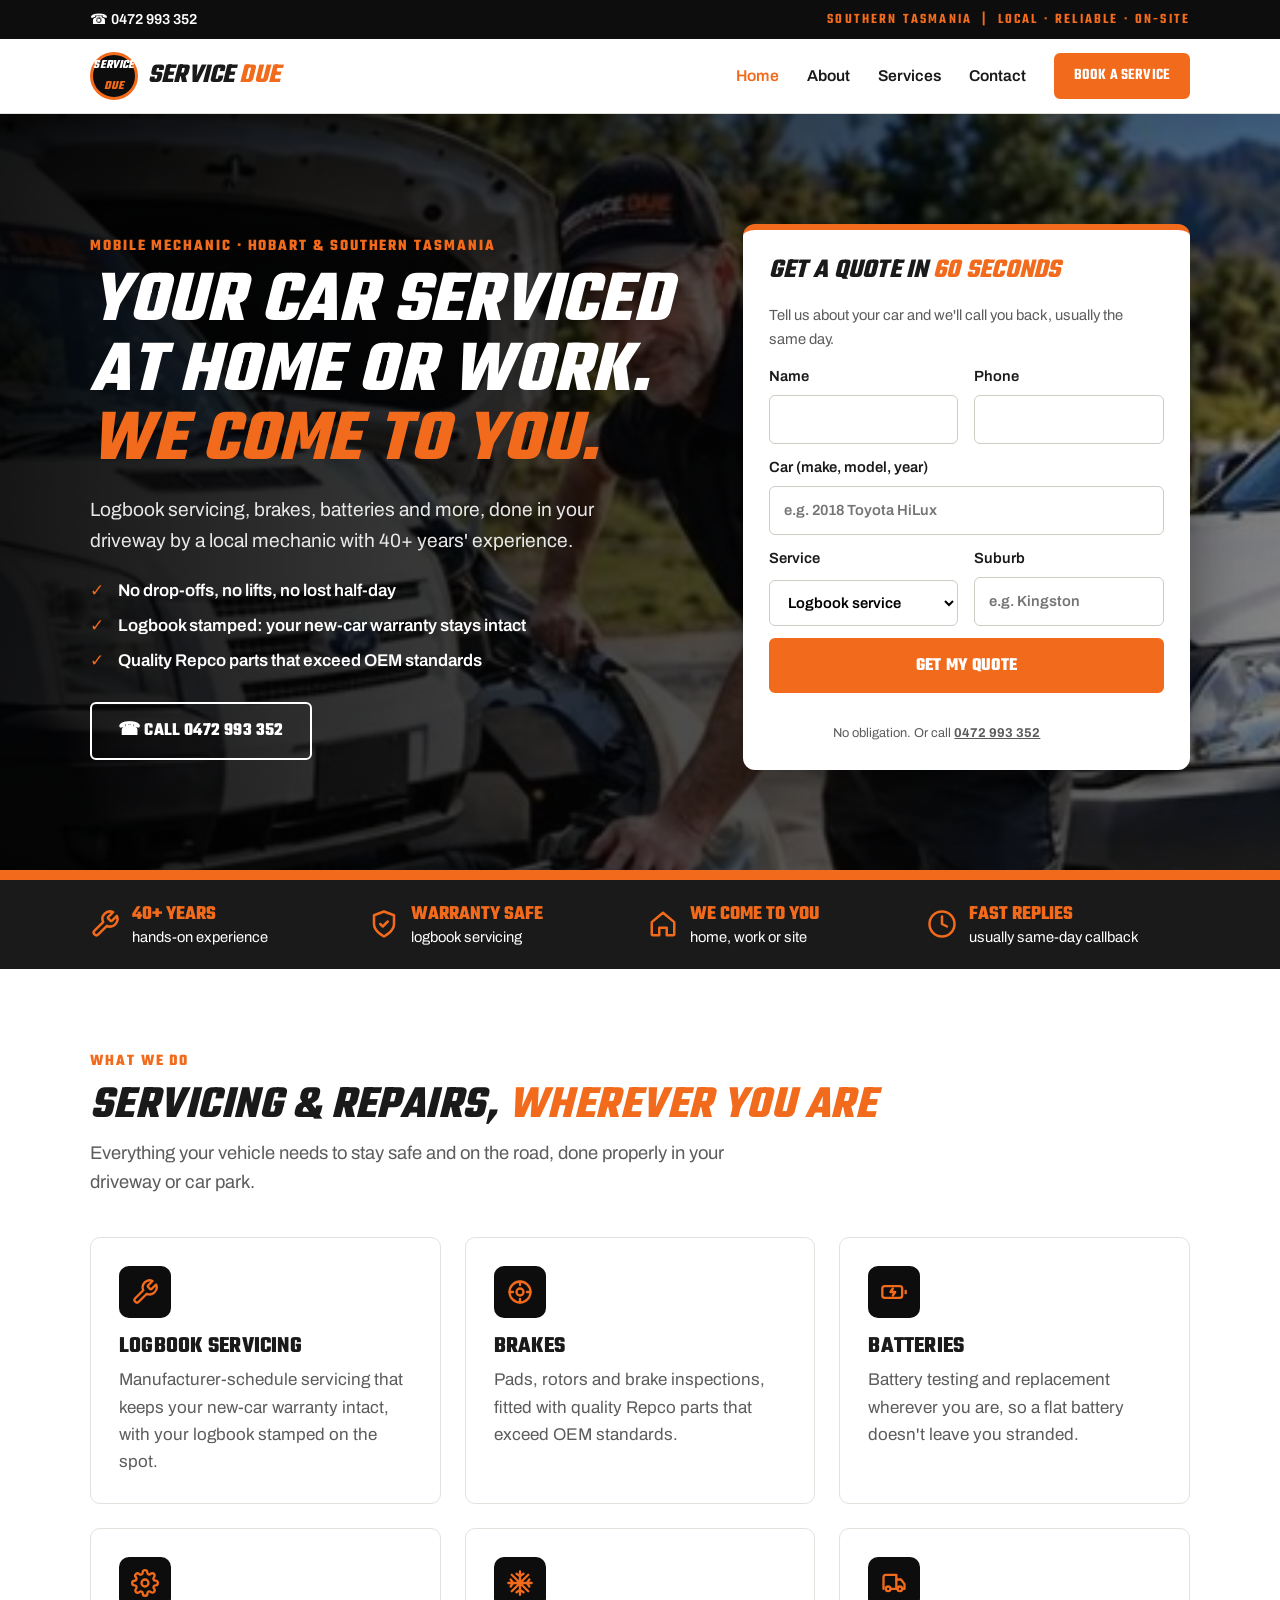
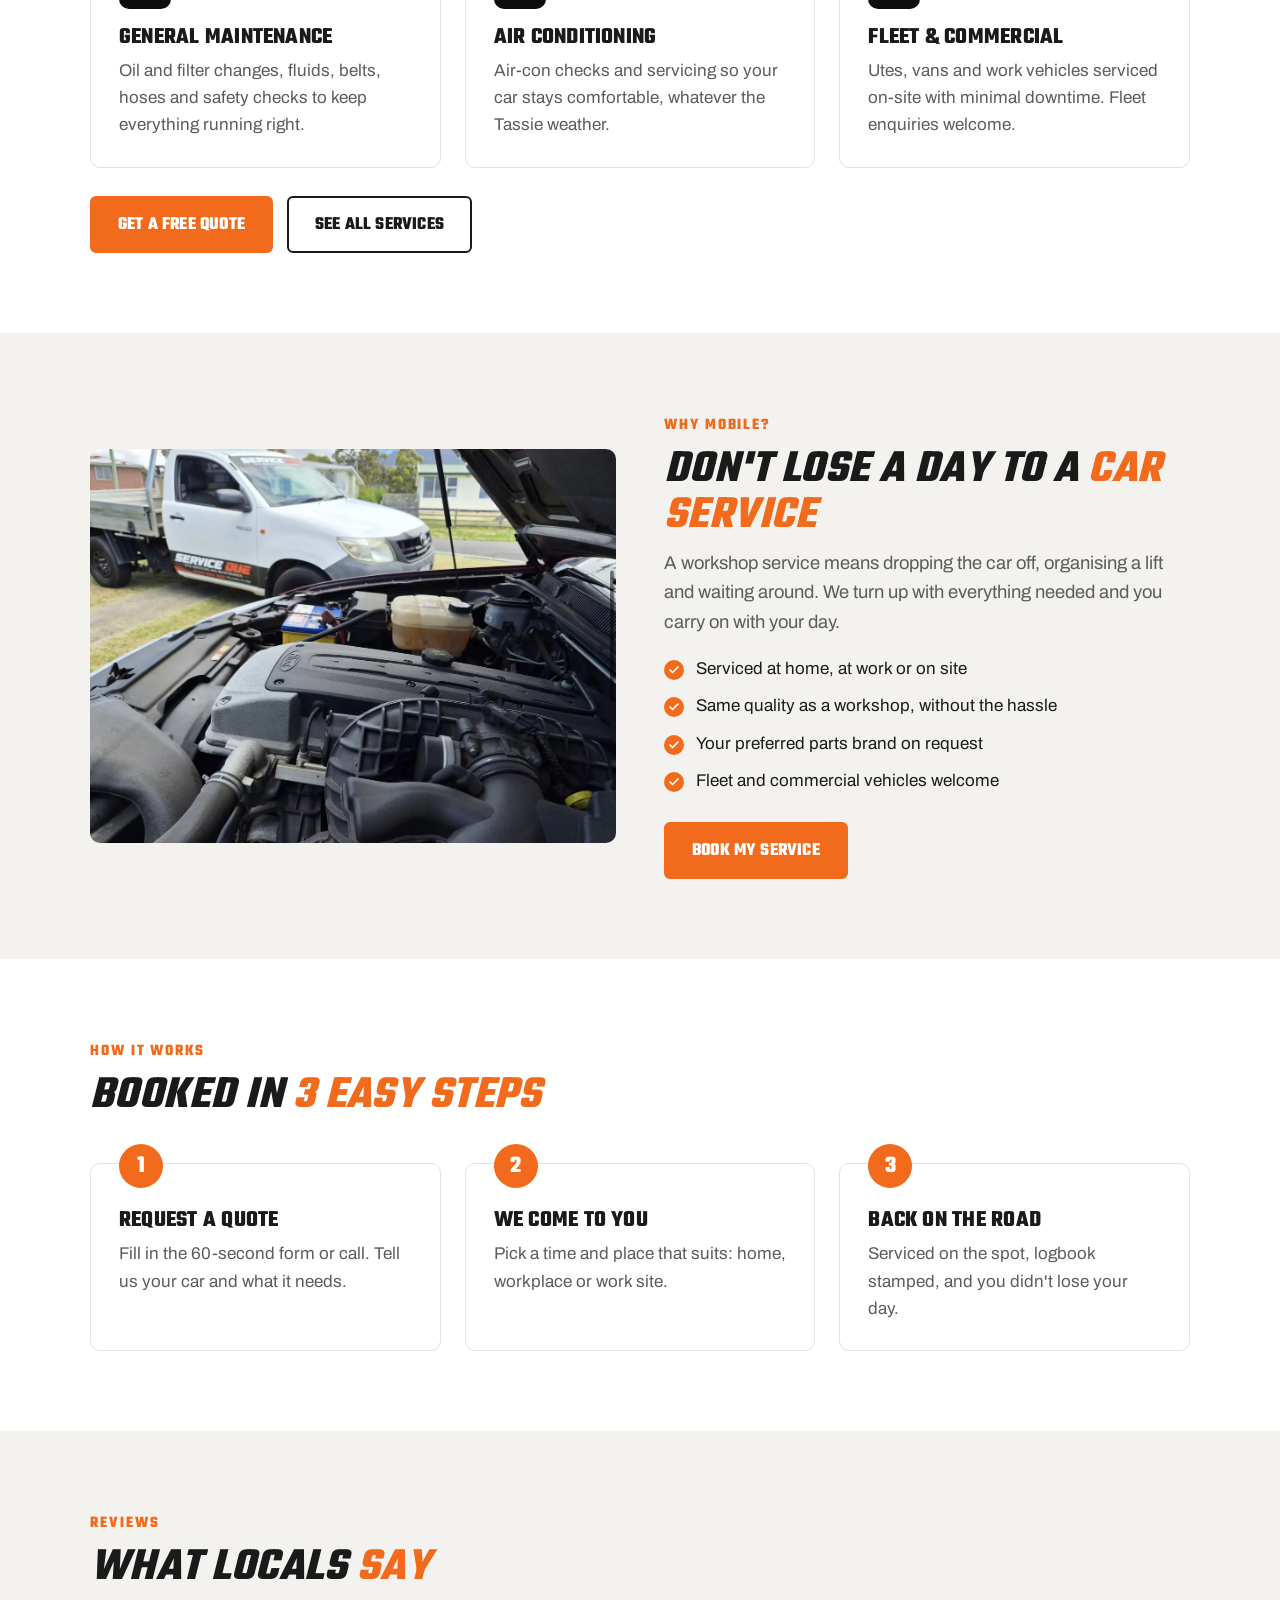
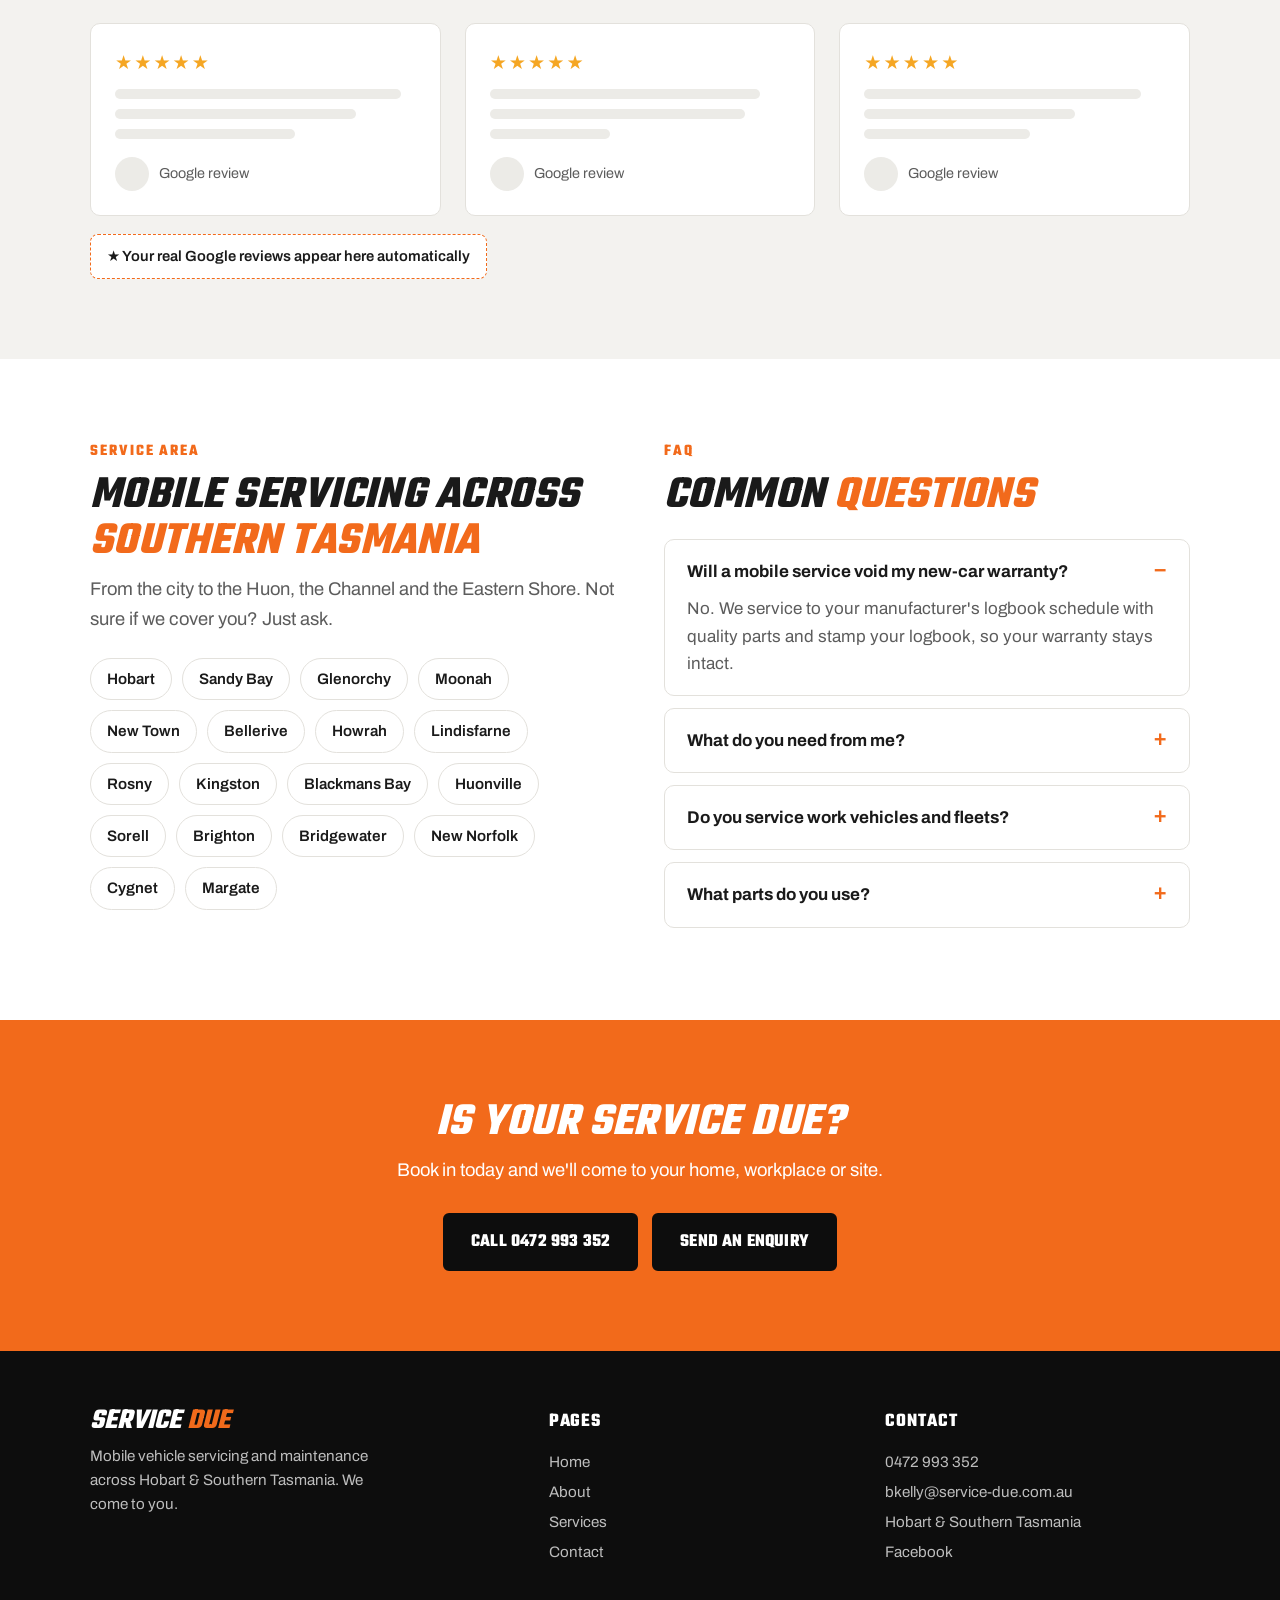
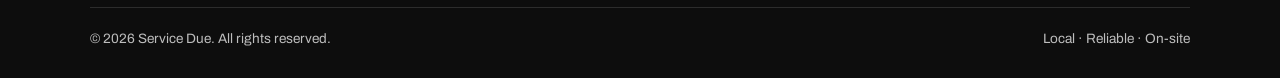
==== commit 8fb5bf23: "Switch brochure and site typography to Teko + Archivo Co-Authored-By: Claude Opus 5.5 <noreply@anthr" ====
--- a/site/index.html
+++ b/site/index.html
@@ -7,7 +7,7 @@
 <meta name="description" content="Mobile mechanic in Hobart & Southern Tasmania. Logbook servicing, brakes, batteries, air-con and fleet servicing at your home or work. 40+ years experience. Call 0472 993 352.">
 <link rel="preconnect" href="https://fonts.googleapis.com">
 <link rel="preconnect" href="https://fonts.gstatic.com" crossorigin>
-<link href="https://fonts.googleapis.com/css2?family=Barlow+Condensed:ital,wght@0,600;0,700;0,800;1,700;1,800&family=Inter:wght@400;600;700&display=swap" rel="stylesheet">
+<link href="https://fonts.googleapis.com/css2?family=Teko:wght@500;600;700&family=Archivo:ital,wght@0,400;0,500;0,600;0,700;1,400&display=swap" rel="stylesheet">
 <link rel="stylesheet" href="styles.css">
 </head>
 <body>
@@ -144,7 +144,7 @@
 <footer class="site"><div class="wrap">
   <div class="cols">
     <div>
-      <p class="brand-name" style="font-family:'Barlow Condensed',sans-serif;font-size:1.8rem;text-transform:uppercase">Service <span style="color:var(--orange)">Due</span></p>
+      <p class="brand-name" style="font-family:'Teko',sans-serif;font-size:1.8rem;text-transform:uppercase">Service <span style="color:var(--orange)">Due</span></p>
       <p style="margin-top:8px;max-width:34ch">Mobile vehicle servicing and maintenance across Hobart &amp; Southern Tasmania. We come to you.</p>
     </div>
     <div>
--- a/site/styles.css
+++ b/site/styles.css
@@ -14,7 +14,7 @@
 * { box-sizing: border-box; margin: 0; padding: 0; }
 html { scroll-behavior: smooth; }
 body {
-  font-family: "Inter", system-ui, -apple-system, "Segoe UI", sans-serif;
+  font-family: "Archivo", system-ui, -apple-system, "Segoe UI", sans-serif;
   color: var(--ink);
   background: var(--white);
   line-height: 1.6;
@@ -24,7 +24,7 @@
 a { color: inherit; }
 
 h1, h2, h3, .brand, .btn, .eyebrow {
-  font-family: "Barlow Condensed", "Arial Narrow", sans-serif;
+  font-family: "Teko", "Arial Narrow", sans-serif;
   text-transform: uppercase;
   letter-spacing: 0.01em;
 }
@@ -45,7 +45,7 @@
 .topbar { background: var(--black); color: var(--white); font-size: 0.9rem; }
 .topbar .wrap { display: flex; justify-content: space-between; align-items: center; gap: 12px; padding-top: 8px; padding-bottom: 8px; flex-wrap: wrap; }
 .topbar a { text-decoration: none; font-weight: 600; }
-.topbar .tags { color: var(--orange); font-family: "Barlow Condensed", sans-serif; text-transform: uppercase; letter-spacing: 0.15em; font-weight: 600; }
+.topbar .tags { color: var(--orange); font-family: "Teko", sans-serif; text-transform: uppercase; letter-spacing: 0.15em; font-weight: 600; }
 
 /* Header */
 header.site { background: var(--white); border-bottom: 1px solid var(--line); position: sticky; top: 0; z-index: 10; }
@@ -101,7 +101,7 @@
 .usp { display: grid; grid-template-columns: repeat(3, 1fr); gap: 0; background: var(--orange); color: var(--white); }
 .usp div { padding: 26px 20px; text-align: center; border-right: 1px solid rgba(255,255,255,0.3); }
 .usp div:last-child { border-right: 0; }
-.usp strong { display: block; font-family: "Barlow Condensed", sans-serif; text-transform: uppercase; font-style: italic; font-size: 1.8rem; line-height: 1; }
+.usp strong { display: block; font-family: "Teko", sans-serif; text-transform: uppercase; font-style: italic; font-size: 1.8rem; line-height: 1; }
 .usp span { font-size: 0.95rem; }
 
 .checks { list-style: none; margin-top: 18px; }
@@ -110,9 +110,9 @@
 
 .steps { counter-reset: step; }
 .steps .card { position: relative; padding-top: 44px; }
-.steps .card::before { counter-increment: step; content: counter(step); position: absolute; top: -20px; left: 28px; width: 44px; height: 44px; border-radius: 50%; background: var(--orange); color: var(--white); font-family: "Barlow Condensed", sans-serif; font-weight: 800; font-size: 1.5rem; display: grid; place-items: center; }
-
-.stat { font-family: "Barlow Condensed", sans-serif; font-weight: 800; font-style: italic; font-size: 5rem; line-height: 0.9; color: var(--orange); }
+.steps .card::before { counter-increment: step; content: counter(step); position: absolute; top: -20px; left: 28px; width: 44px; height: 44px; border-radius: 50%; background: var(--orange); color: var(--white); font-family: "Teko", sans-serif; font-weight: 800; font-size: 1.5rem; display: grid; place-items: center; }
+
+.stat { font-family: "Teko", sans-serif; font-weight: 800; font-style: italic; font-size: 5rem; line-height: 0.9; color: var(--orange); }
 
 .gallery { display: grid; grid-template-columns: repeat(4, 1fr); gap: 14px; }
 .gallery .photo { aspect-ratio: 1; }
@@ -152,7 +152,7 @@
 /* Footer */
 footer.site { background: var(--black); color: #bdbdbd; padding: 56px 0 28px; font-size: 0.95rem; }
 footer.site .cols { display: grid; grid-template-columns: 1.4fr 1fr 1fr; gap: 32px; }
-footer.site h4 { color: var(--white); font-family: "Barlow Condensed", sans-serif; text-transform: uppercase; font-size: 1.2rem; margin-bottom: 12px; letter-spacing: 0.05em; }
+footer.site h4 { color: var(--white); font-family: "Teko", sans-serif; text-transform: uppercase; font-size: 1.2rem; margin-bottom: 12px; letter-spacing: 0.05em; }
 footer.site ul { list-style: none; }
 footer.site li { margin-bottom: 6px; }
 footer.site a { text-decoration: none; }
@@ -205,7 +205,7 @@
 .trust { background: var(--ink); color: var(--white); }
 .trust .wrap { display: grid; grid-template-columns: repeat(4, 1fr); gap: 16px; padding-top: 22px; padding-bottom: 22px; }
 .trust div { display: flex; gap: 12px; align-items: center; font-size: 0.92rem; line-height: 1.3; }
-.trust strong { display: block; font-family: "Barlow Condensed", sans-serif; text-transform: uppercase; font-size: 1.25rem; color: var(--orange); }
+.trust strong { display: block; font-family: "Teko", sans-serif; text-transform: uppercase; font-size: 1.25rem; color: var(--orange); }
 .trust svg { width: 30px; height: 30px; color: var(--orange); flex: 0 0 30px; }
 .chips { display: flex; flex-wrap: wrap; gap: 10px; margin-top: 24px; }
 .chips span { background: var(--white); border: 1px solid var(--line); border-radius: 999px; padding: 8px 16px; font-weight: 600; font-size: 0.95rem; }
@@ -227,7 +227,7 @@
 }
 @media (max-width: 720px) {
   .mobile-bar { display: grid; grid-template-columns: 1fr 1fr; position: fixed; left: 0; right: 0; bottom: 0; z-index: 50; box-shadow: 0 -6px 20px rgba(0,0,0,0.2); }
-  .mobile-bar a { text-align: center; padding: 15px 8px; font-family: "Barlow Condensed", sans-serif; text-transform: uppercase; font-weight: 800; font-size: 1.15rem; text-decoration: none; color: var(--white); }
+  .mobile-bar a { text-align: center; padding: 15px 8px; font-family: "Teko", sans-serif; text-transform: uppercase; font-weight: 800; font-size: 1.15rem; text-decoration: none; color: var(--white); }
   .mobile-bar a:first-child { background: var(--black); }
   .mobile-bar a:last-child { background: var(--orange); }
   body { padding-bottom: 56px; }
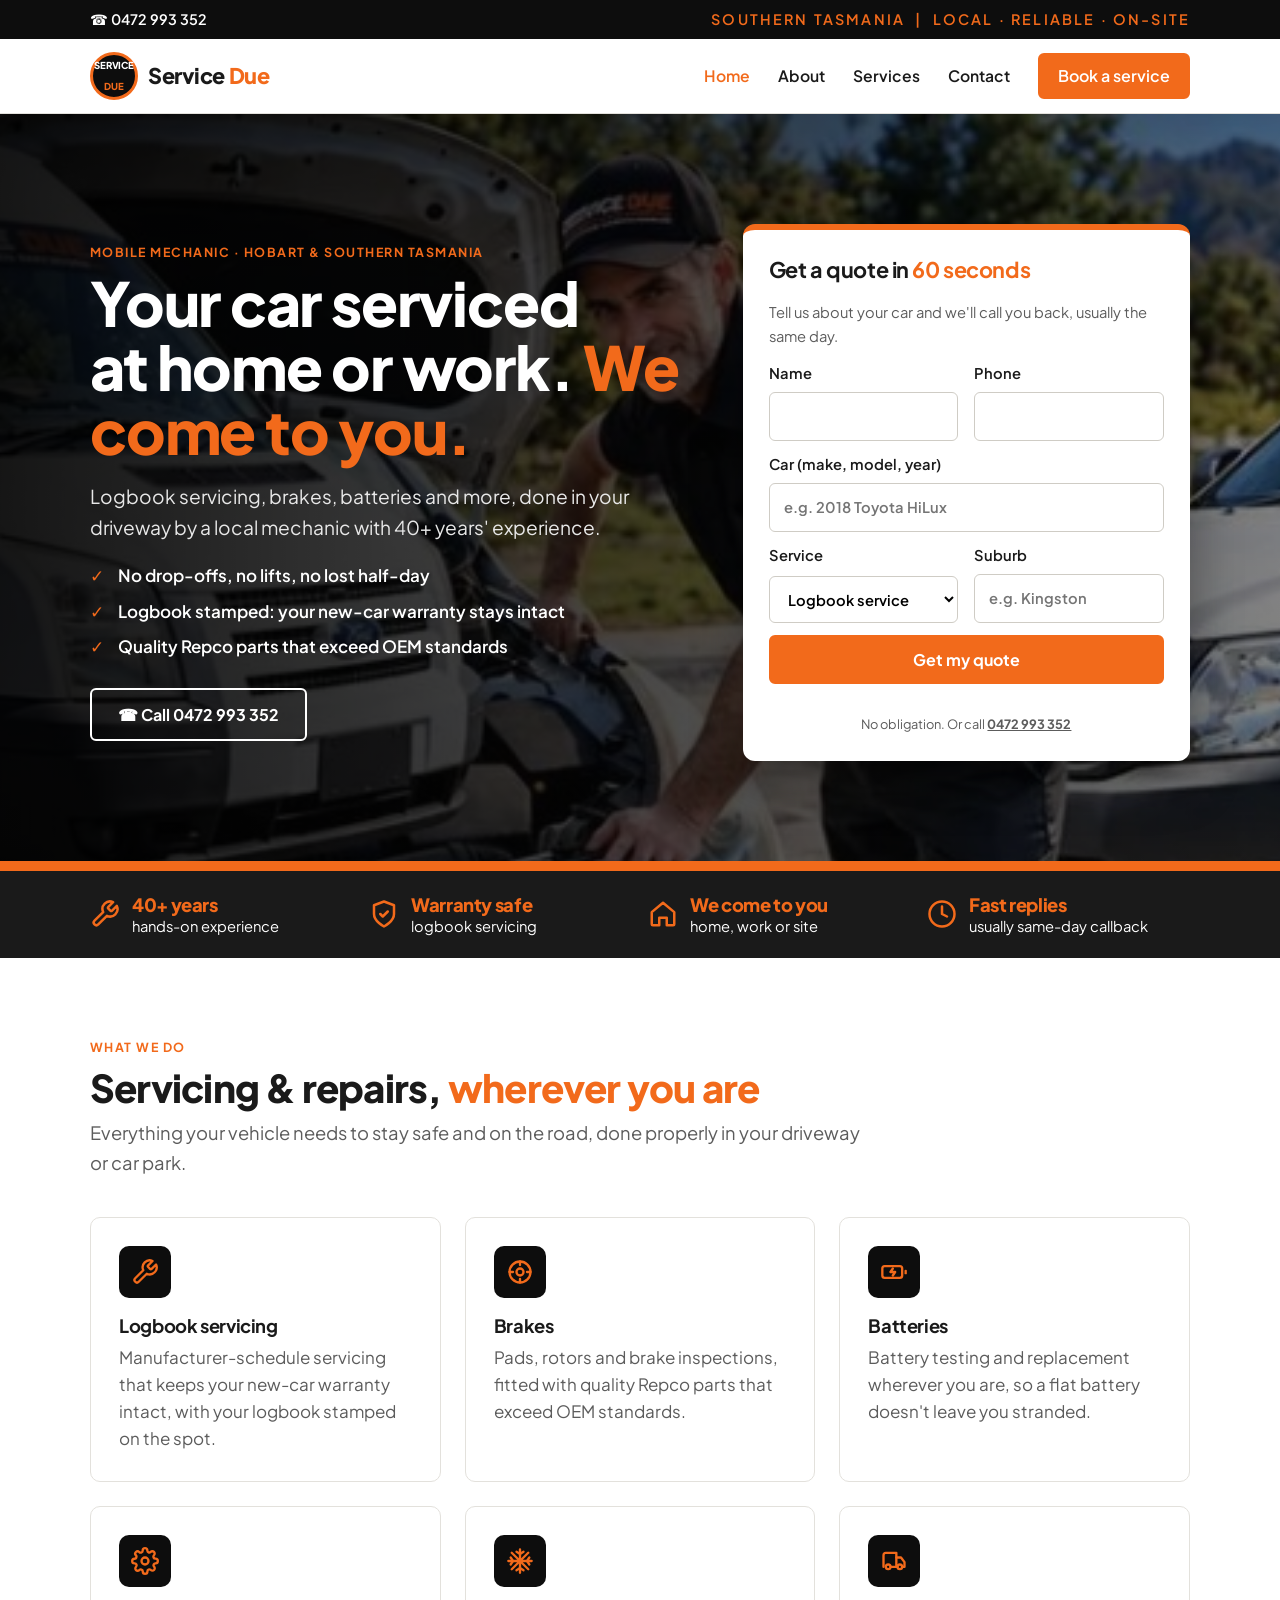
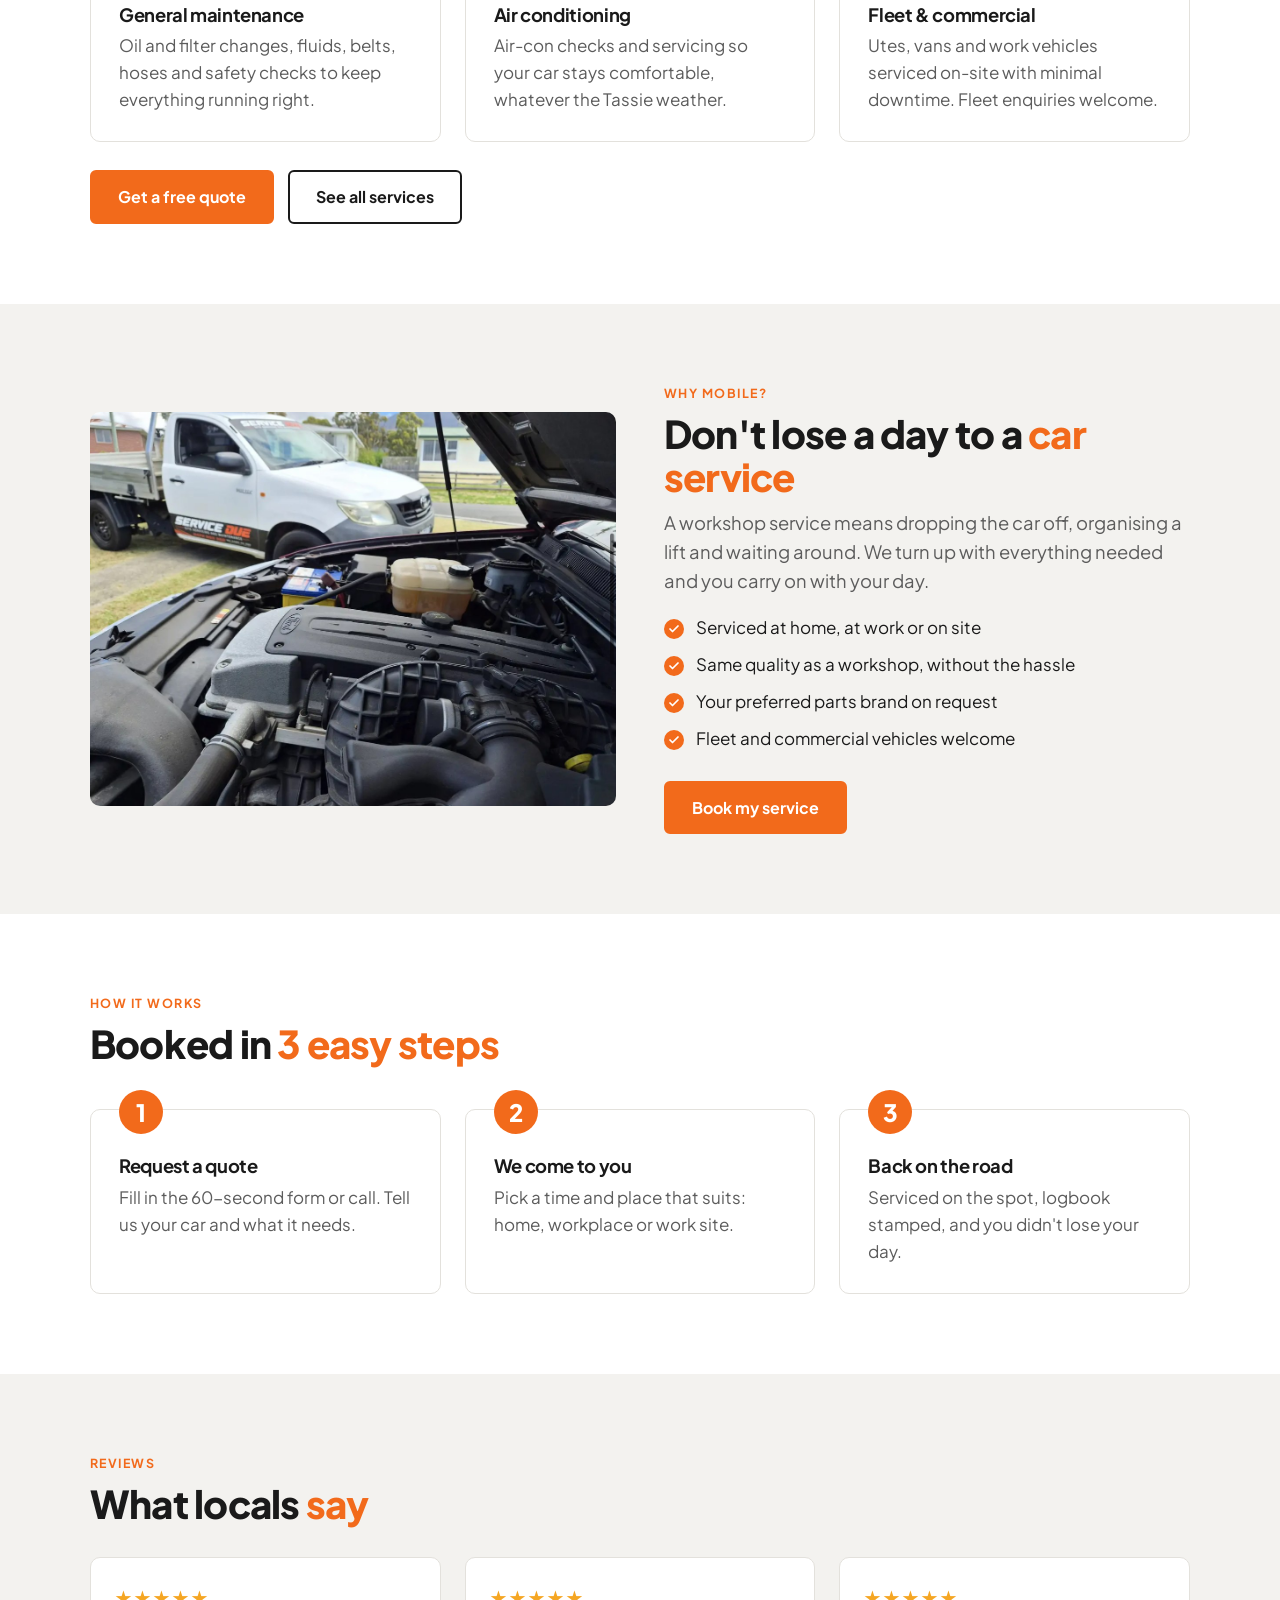
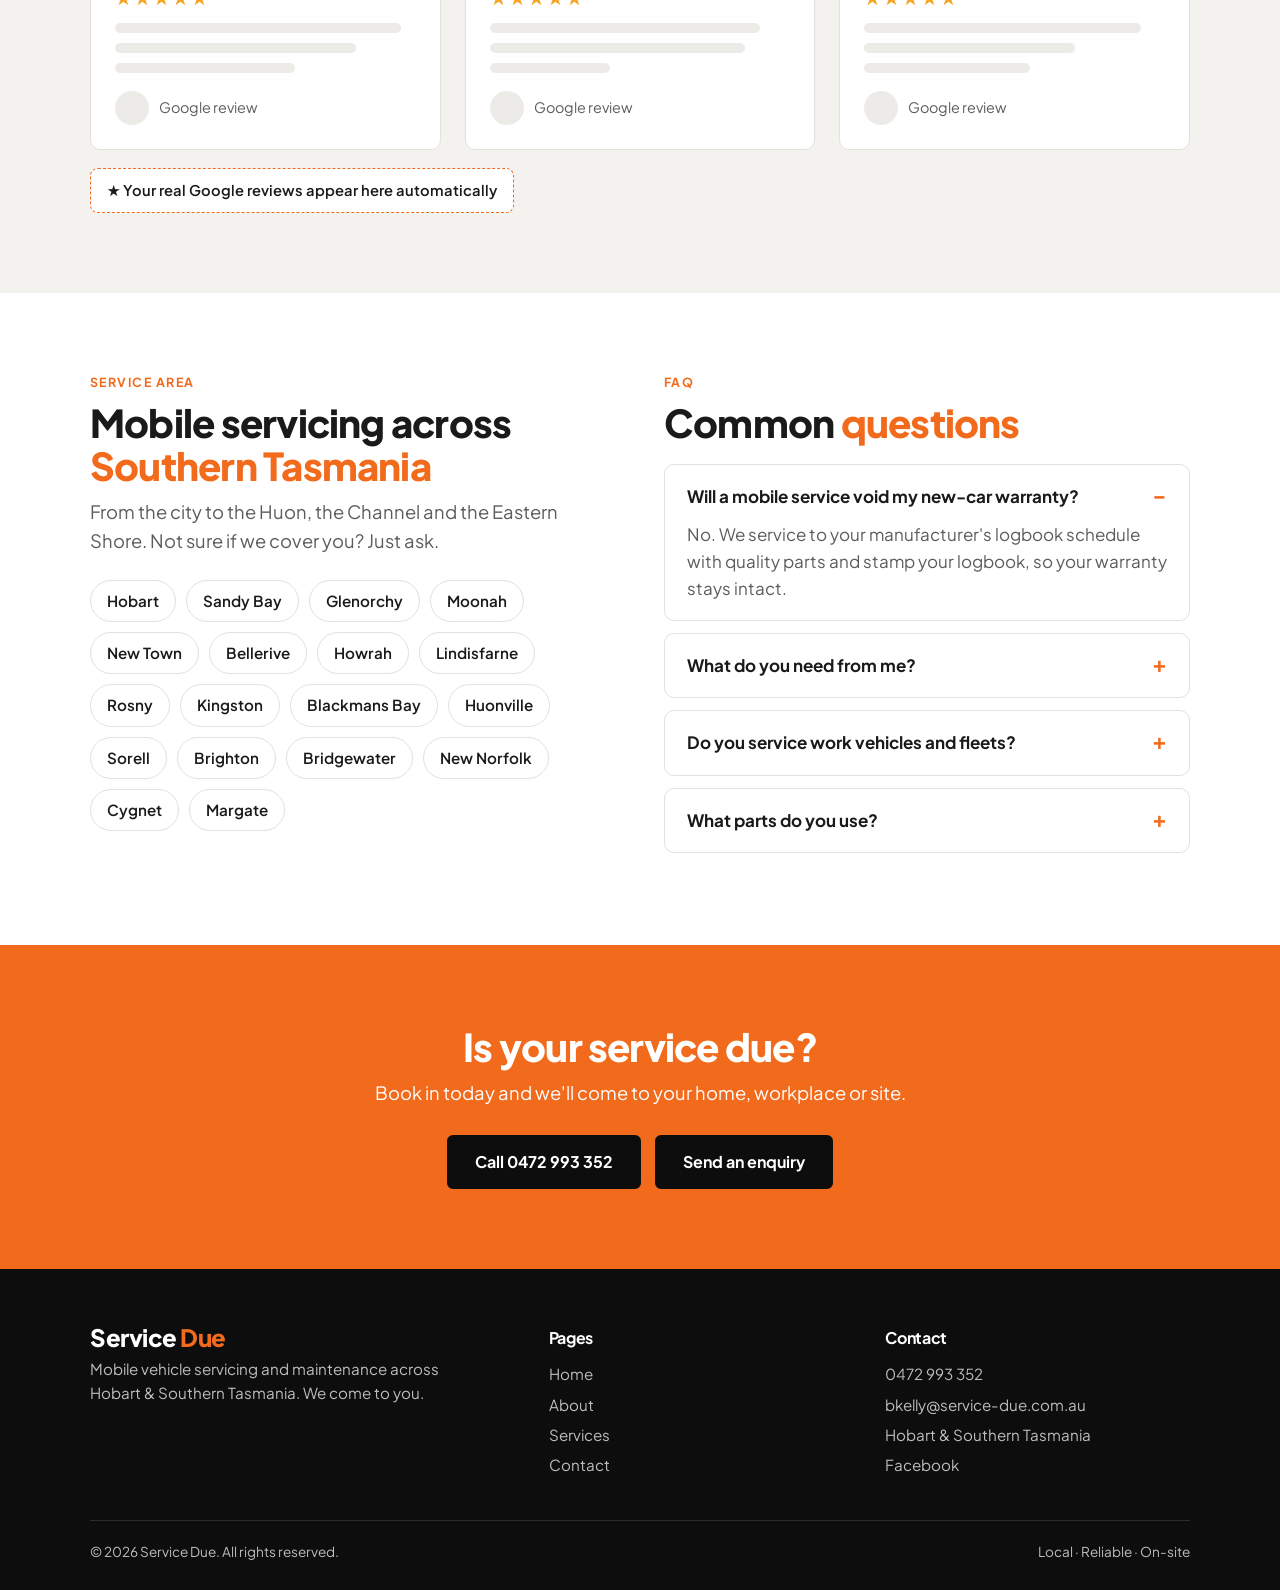
==== commit 6691edbd: "Use clean Plus Jakarta Sans typography in brochure and site Co-Authored-By: Claude Opus 5.5 <noreply" ====
--- a/site/index.html
+++ b/site/index.html
@@ -7,7 +7,7 @@
 <meta name="description" content="Mobile mechanic in Hobart & Southern Tasmania. Logbook servicing, brakes, batteries, air-con and fleet servicing at your home or work. 40+ years experience. Call 0472 993 352.">
 <link rel="preconnect" href="https://fonts.googleapis.com">
 <link rel="preconnect" href="https://fonts.gstatic.com" crossorigin>
-<link href="https://fonts.googleapis.com/css2?family=Teko:wght@500;600;700&family=Archivo:ital,wght@0,400;0,500;0,600;0,700;1,400&display=swap" rel="stylesheet">
+<link href="https://fonts.googleapis.com/css2?family=Plus+Jakarta+Sans:wght@400;500;600;700;800&display=swap" rel="stylesheet">
 <link rel="stylesheet" href="styles.css">
 </head>
 <body>
@@ -144,7 +144,7 @@
 <footer class="site"><div class="wrap">
   <div class="cols">
     <div>
-      <p class="brand-name" style="font-family:'Teko',sans-serif;font-size:1.8rem;text-transform:uppercase">Service <span style="color:var(--orange)">Due</span></p>
+      <p class="brand-name" style="font-size:1.5rem">Service <span style="color:var(--orange)">Due</span></p>
       <p style="margin-top:8px;max-width:34ch">Mobile vehicle servicing and maintenance across Hobart &amp; Southern Tasmania. We come to you.</p>
     </div>
     <div>
--- a/site/styles.css
+++ b/site/styles.css
@@ -14,7 +14,7 @@
 * { box-sizing: border-box; margin: 0; padding: 0; }
 html { scroll-behavior: smooth; }
 body {
-  font-family: "Archivo", system-ui, -apple-system, "Segoe UI", sans-serif;
+  font-family: "Plus Jakarta Sans", system-ui, -apple-system, "Segoe UI", sans-serif;
   color: var(--ink);
   background: var(--white);
   line-height: 1.6;
@@ -24,7 +24,7 @@
 a { color: inherit; }
 
 h1, h2, h3, .brand, .btn, .eyebrow {
-  font-family: "Teko", "Arial Narrow", sans-serif;
+  font-family: "Plus Jakarta Sans", sans-serif;
   text-transform: uppercase;
   letter-spacing: 0.01em;
 }
@@ -45,7 +45,7 @@
 .topbar { background: var(--black); color: var(--white); font-size: 0.9rem; }
 .topbar .wrap { display: flex; justify-content: space-between; align-items: center; gap: 12px; padding-top: 8px; padding-bottom: 8px; flex-wrap: wrap; }
 .topbar a { text-decoration: none; font-weight: 600; }
-.topbar .tags { color: var(--orange); font-family: "Teko", sans-serif; text-transform: uppercase; letter-spacing: 0.15em; font-weight: 600; }
+.topbar .tags { color: var(--orange); font-family: "Plus Jakarta Sans", sans-serif; text-transform: uppercase; letter-spacing: 0.15em; font-weight: 600; }
 
 /* Header */
 header.site { background: var(--white); border-bottom: 1px solid var(--line); position: sticky; top: 0; z-index: 10; }
@@ -101,7 +101,7 @@
 .usp { display: grid; grid-template-columns: repeat(3, 1fr); gap: 0; background: var(--orange); color: var(--white); }
 .usp div { padding: 26px 20px; text-align: center; border-right: 1px solid rgba(255,255,255,0.3); }
 .usp div:last-child { border-right: 0; }
-.usp strong { display: block; font-family: "Teko", sans-serif; text-transform: uppercase; font-style: italic; font-size: 1.8rem; line-height: 1; }
+.usp strong { display: block; font-family: "Plus Jakarta Sans", sans-serif; text-transform: uppercase; font-style: italic; font-size: 1.8rem; line-height: 1; }
 .usp span { font-size: 0.95rem; }
 
 .checks { list-style: none; margin-top: 18px; }
@@ -110,9 +110,9 @@
 
 .steps { counter-reset: step; }
 .steps .card { position: relative; padding-top: 44px; }
-.steps .card::before { counter-increment: step; content: counter(step); position: absolute; top: -20px; left: 28px; width: 44px; height: 44px; border-radius: 50%; background: var(--orange); color: var(--white); font-family: "Teko", sans-serif; font-weight: 800; font-size: 1.5rem; display: grid; place-items: center; }
-
-.stat { font-family: "Teko", sans-serif; font-weight: 800; font-style: italic; font-size: 5rem; line-height: 0.9; color: var(--orange); }
+.steps .card::before { counter-increment: step; content: counter(step); position: absolute; top: -20px; left: 28px; width: 44px; height: 44px; border-radius: 50%; background: var(--orange); color: var(--white); font-family: "Plus Jakarta Sans", sans-serif; font-weight: 800; font-size: 1.5rem; display: grid; place-items: center; }
+
+.stat { font-family: "Plus Jakarta Sans", sans-serif; font-weight: 800; font-style: italic; font-size: 5rem; line-height: 0.9; color: var(--orange); }
 
 .gallery { display: grid; grid-template-columns: repeat(4, 1fr); gap: 14px; }
 .gallery .photo { aspect-ratio: 1; }
@@ -152,7 +152,7 @@
 /* Footer */
 footer.site { background: var(--black); color: #bdbdbd; padding: 56px 0 28px; font-size: 0.95rem; }
 footer.site .cols { display: grid; grid-template-columns: 1.4fr 1fr 1fr; gap: 32px; }
-footer.site h4 { color: var(--white); font-family: "Teko", sans-serif; text-transform: uppercase; font-size: 1.2rem; margin-bottom: 12px; letter-spacing: 0.05em; }
+footer.site h4 { color: var(--white); font-family: "Plus Jakarta Sans", sans-serif; text-transform: uppercase; font-size: 1.2rem; margin-bottom: 12px; letter-spacing: 0.05em; }
 footer.site ul { list-style: none; }
 footer.site li { margin-bottom: 6px; }
 footer.site a { text-decoration: none; }
@@ -205,7 +205,7 @@
 .trust { background: var(--ink); color: var(--white); }
 .trust .wrap { display: grid; grid-template-columns: repeat(4, 1fr); gap: 16px; padding-top: 22px; padding-bottom: 22px; }
 .trust div { display: flex; gap: 12px; align-items: center; font-size: 0.92rem; line-height: 1.3; }
-.trust strong { display: block; font-family: "Teko", sans-serif; text-transform: uppercase; font-size: 1.25rem; color: var(--orange); }
+.trust strong { display: block; font-family: "Plus Jakarta Sans", sans-serif; text-transform: uppercase; font-size: 1.25rem; color: var(--orange); }
 .trust svg { width: 30px; height: 30px; color: var(--orange); flex: 0 0 30px; }
 .chips { display: flex; flex-wrap: wrap; gap: 10px; margin-top: 24px; }
 .chips span { background: var(--white); border: 1px solid var(--line); border-radius: 999px; padding: 8px 16px; font-weight: 600; font-size: 0.95rem; }
@@ -227,9 +227,26 @@
 }
 @media (max-width: 720px) {
   .mobile-bar { display: grid; grid-template-columns: 1fr 1fr; position: fixed; left: 0; right: 0; bottom: 0; z-index: 50; box-shadow: 0 -6px 20px rgba(0,0,0,0.2); }
-  .mobile-bar a { text-align: center; padding: 15px 8px; font-family: "Teko", sans-serif; text-transform: uppercase; font-weight: 800; font-size: 1.15rem; text-decoration: none; color: var(--white); }
+  .mobile-bar a { text-align: center; padding: 15px 8px; font-family: "Plus Jakarta Sans", sans-serif; text-transform: uppercase; font-weight: 800; font-size: 1.15rem; text-decoration: none; color: var(--white); }
   .mobile-bar a:first-child { background: var(--black); }
   .mobile-bar a:last-child { background: var(--orange); }
   body { padding-bottom: 56px; }
   .trust .wrap { grid-template-columns: 1fr; }
 }
+
+/* ---- Clean sans overrides ---- */
+h1, h2, h3, .brand-name, .btn, .stat, .usp strong, .trust strong, .quote-card h3, .mobile-bar a, footer.site h4, footer.site .brand-name, .steps .card::before {
+  font-style: normal !important; text-transform: none !important; letter-spacing: -0.02em;
+}
+h1 { font-size: clamp(2.3rem, 5vw, 3.8rem); font-weight: 800; line-height: 1.05; }
+h2 { font-size: clamp(1.7rem, 3.2vw, 2.4rem); font-weight: 800; line-height: 1.12; }
+h3 { font-size: 1.15rem; font-weight: 700; line-height: 1.25; }
+.btn { font-size: 1rem; font-weight: 700; letter-spacing: 0; }
+.brand-name { font-size: 1.35rem; font-weight: 800; }
+.stat { font-size: 3.6rem; }
+.usp strong, .trust strong { font-size: 1.15rem; font-weight: 800; }
+.quote-card h3 { font-size: 1.35rem; }
+.mobile-bar a { font-size: 1rem; font-weight: 700; }
+footer.site h4 { font-size: 1rem; font-weight: 700; }
+.eyebrow { font-size: 0.78rem; font-weight: 700; letter-spacing: 0.12em; }
+.brand-mark { font-style: normal; font-size: 0.6rem; letter-spacing: -0.02em; }
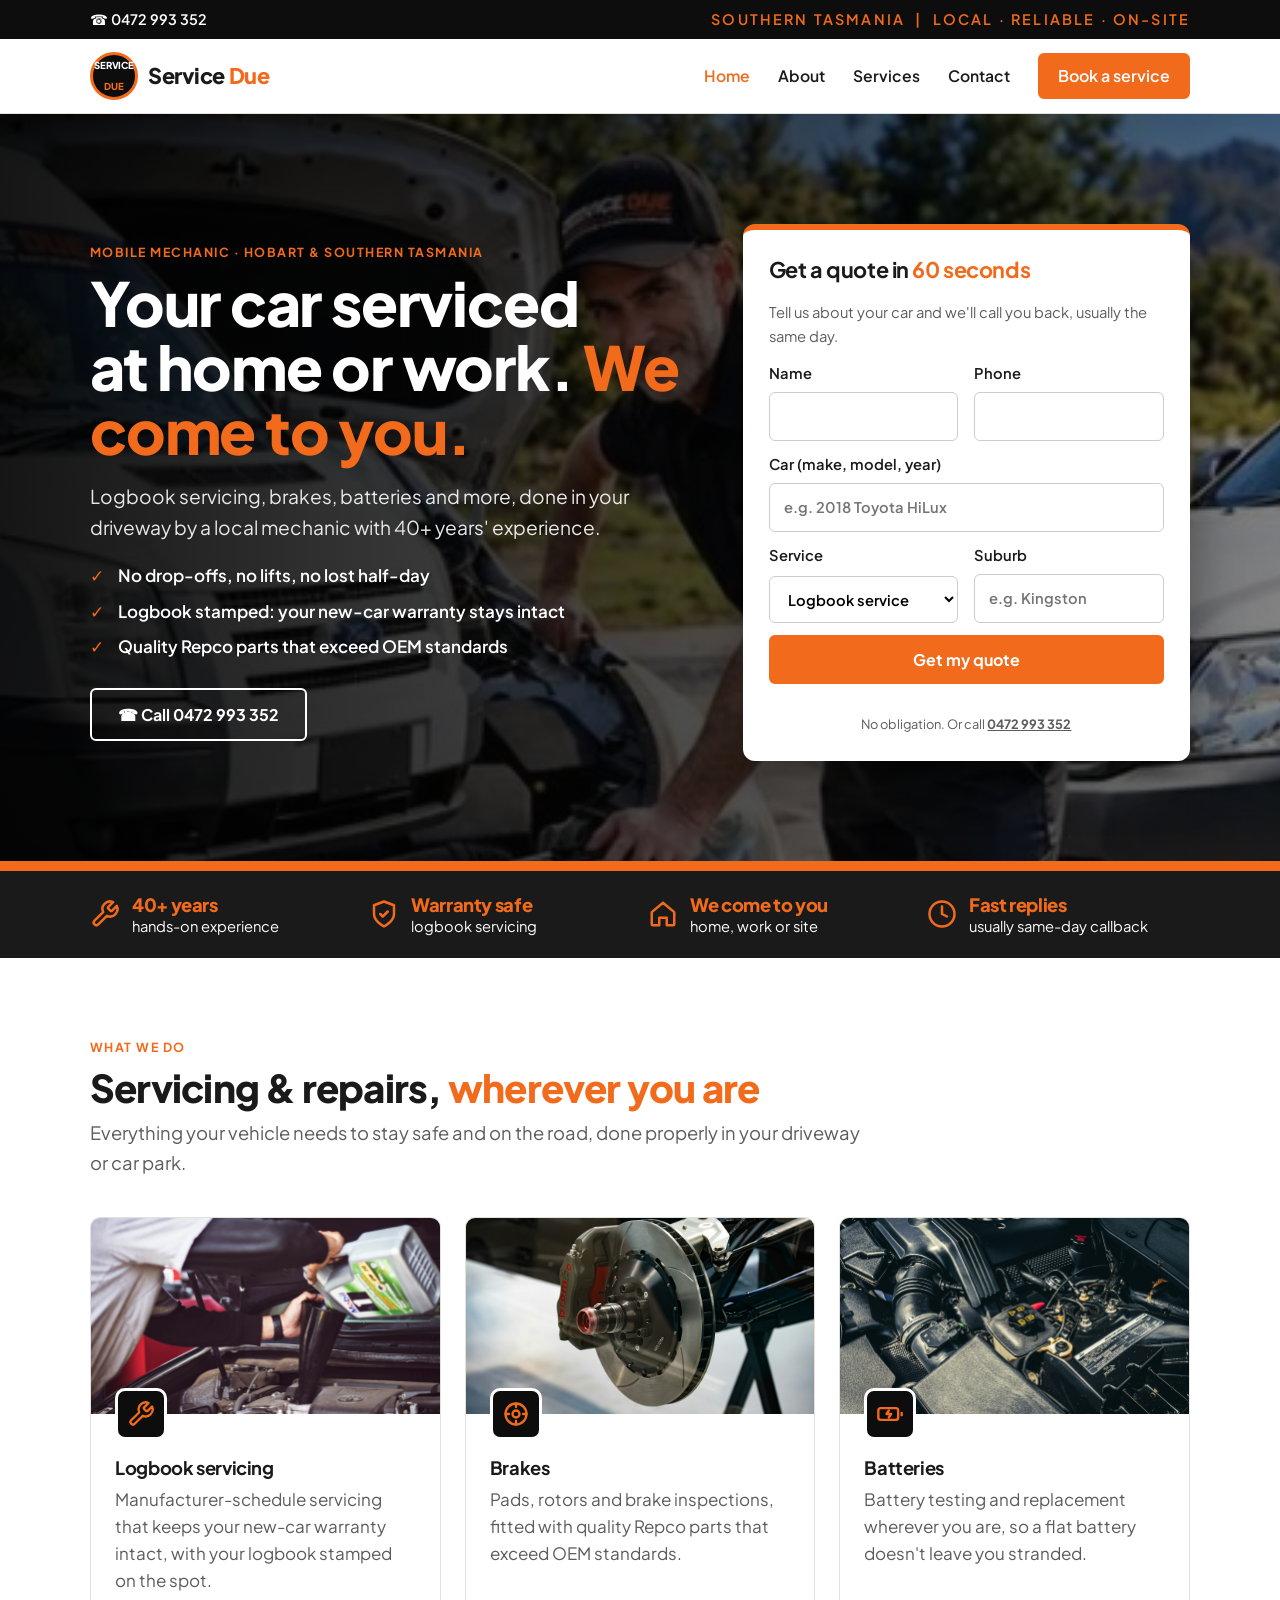
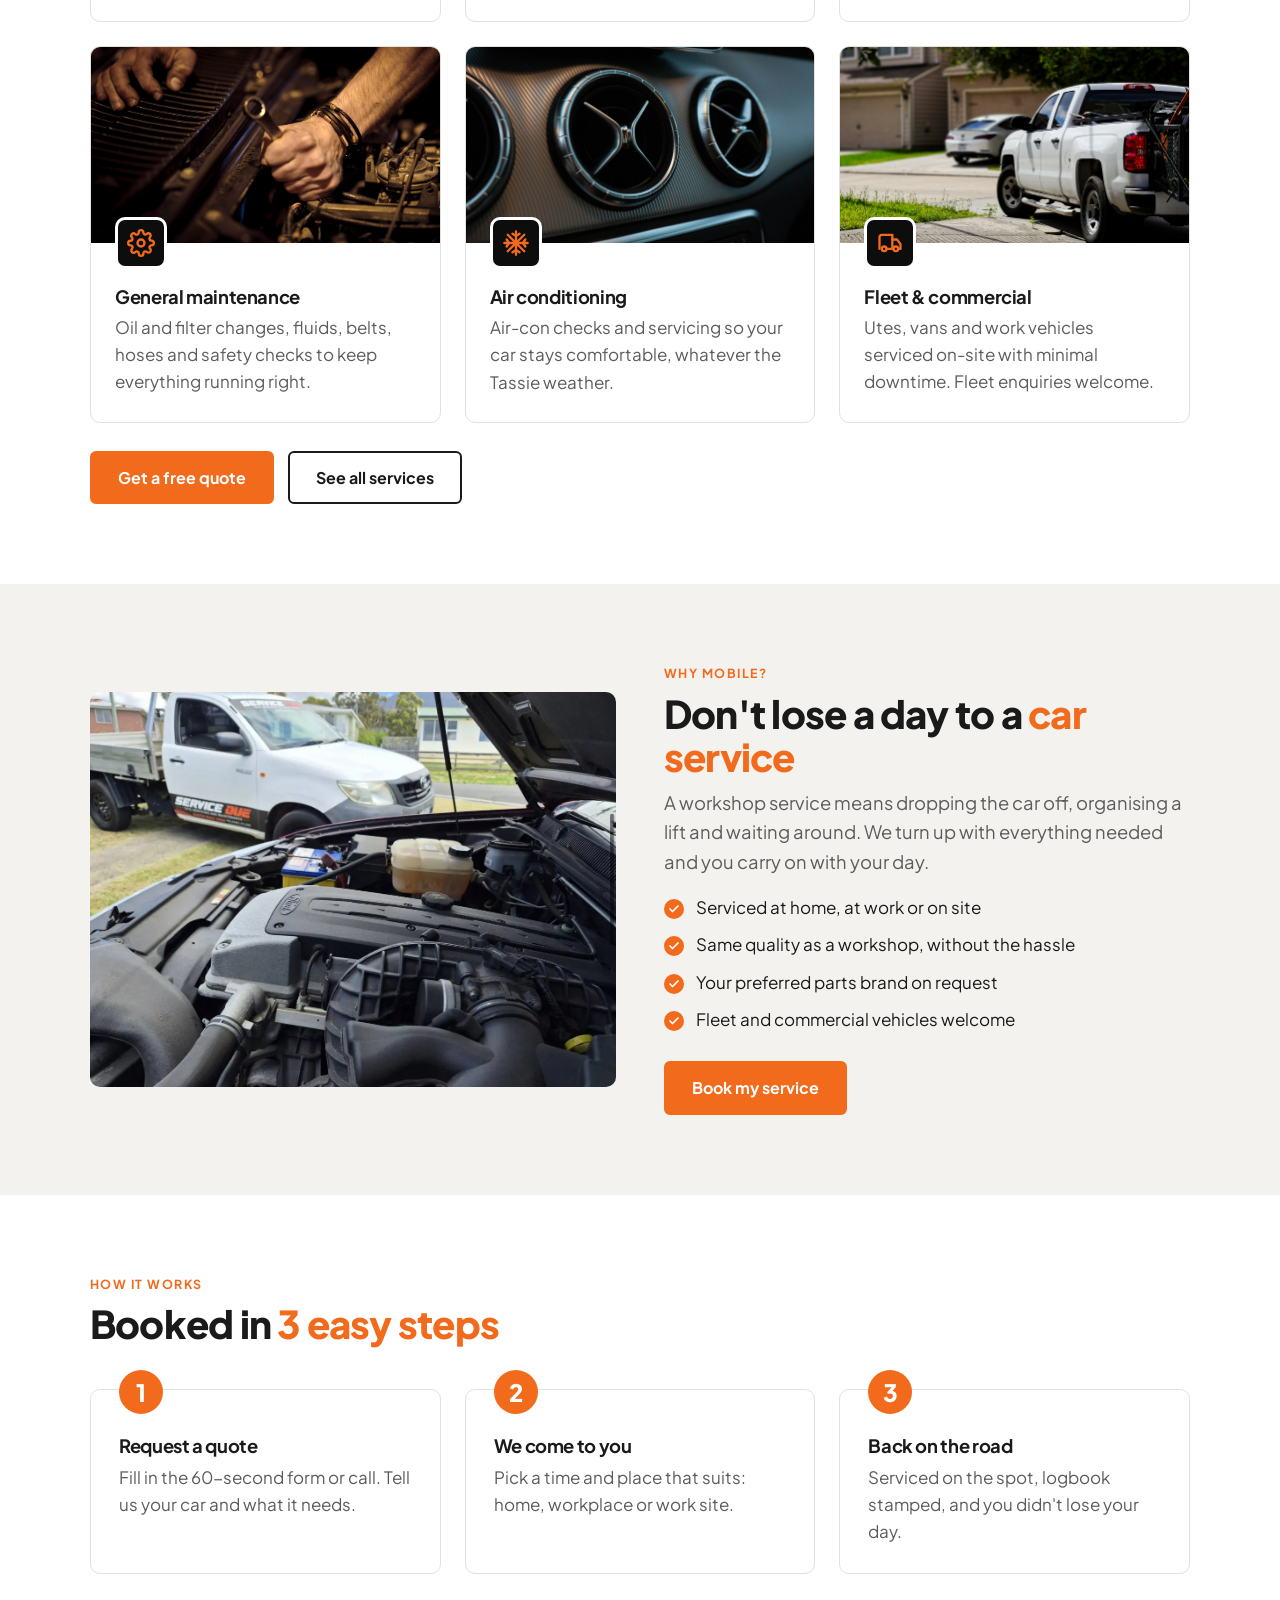
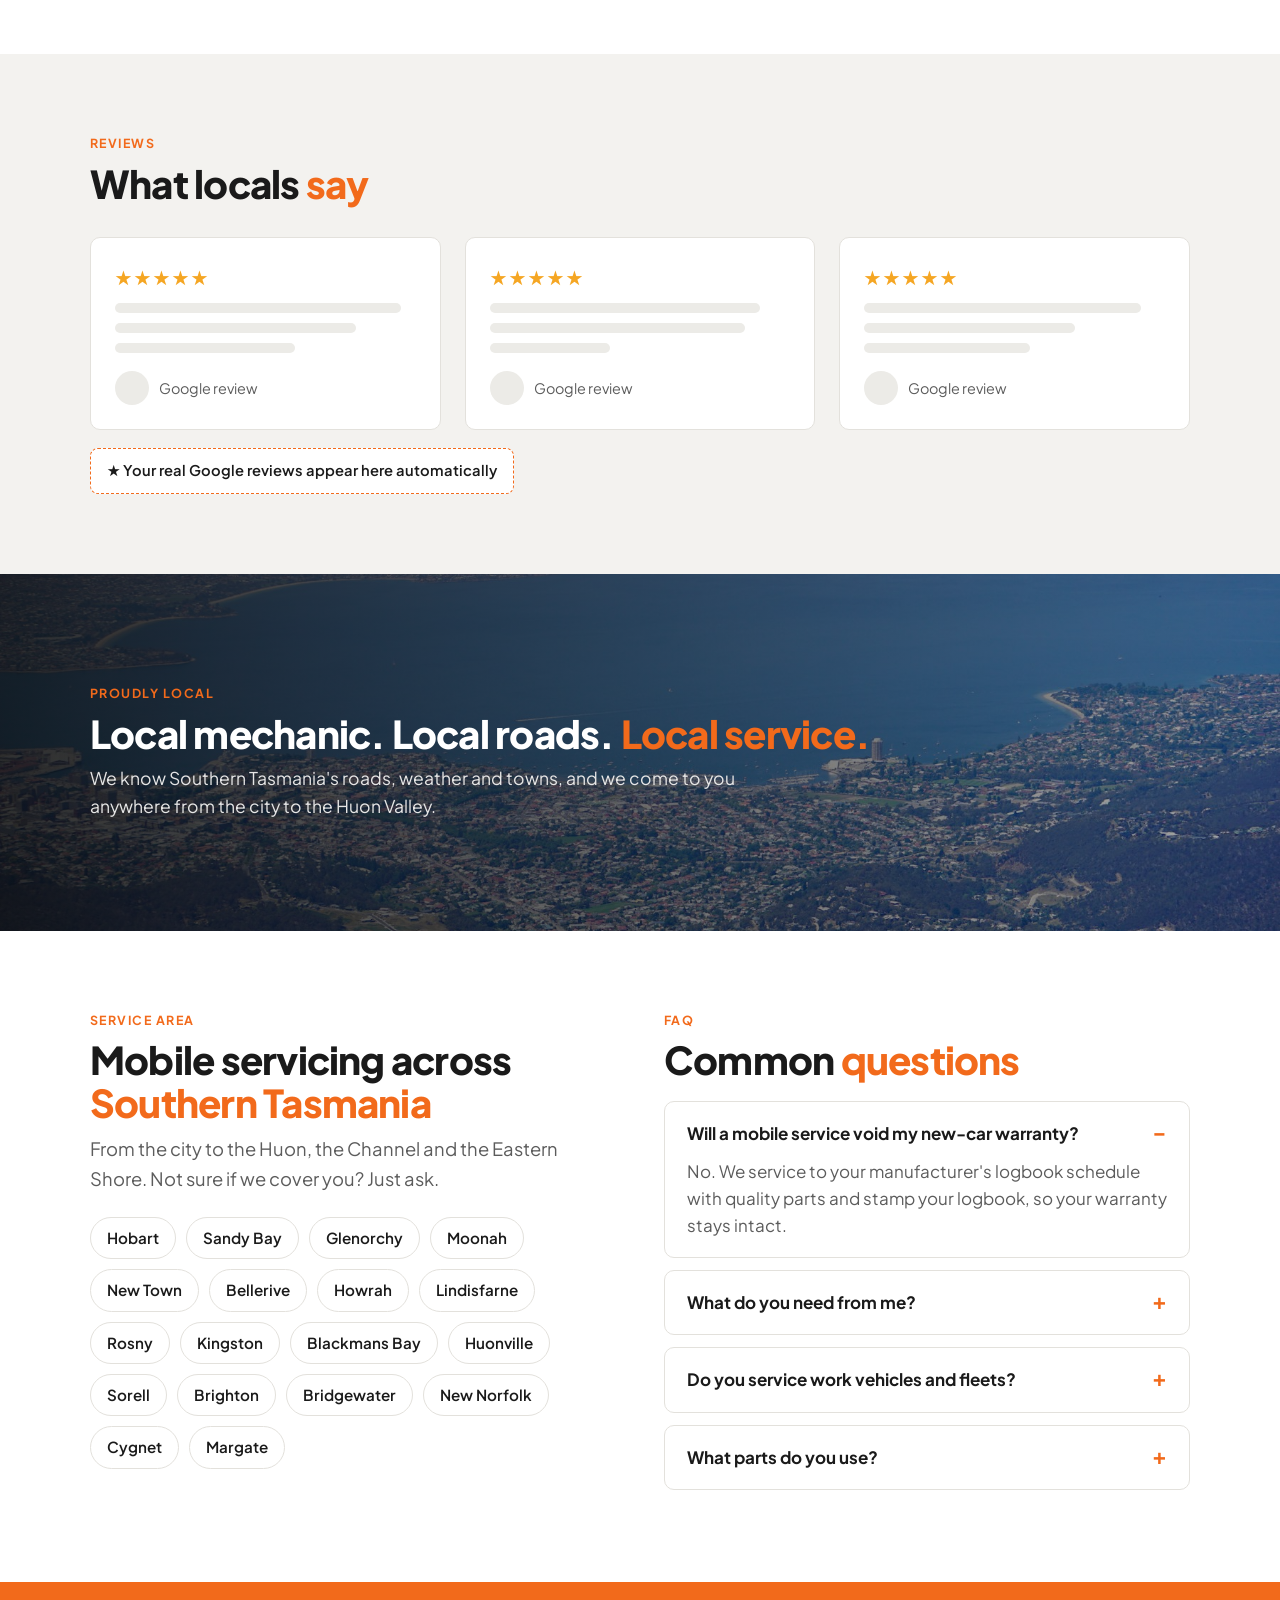
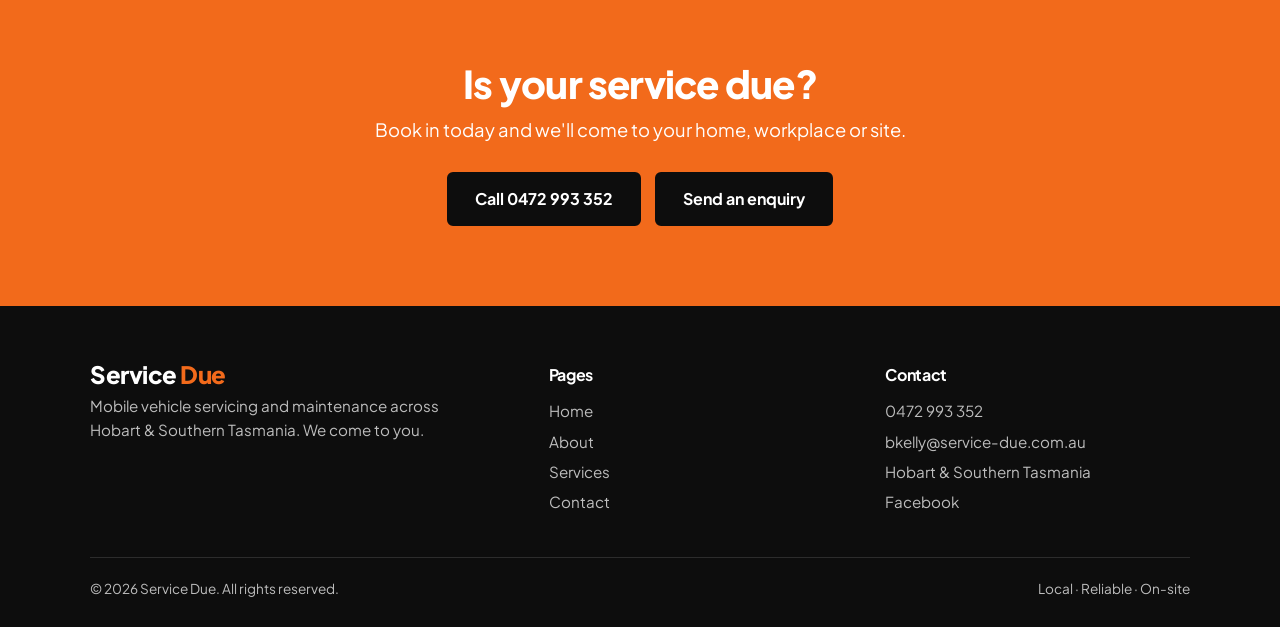
==== commit 79579fe2: "Add Unsplash photography, SEO/AI-search files, and expanded 10-page growth proposal Co-Authored-By: " ====
--- a/site/index.html
+++ b/site/index.html
@@ -5,6 +5,15 @@
 <meta name="viewport" content="width=device-width, initial-scale=1">
 <title>Mobile Mechanic Hobart | Service Due: We Come To You</title>
 <meta name="description" content="Mobile mechanic in Hobart & Southern Tasmania. Logbook servicing, brakes, batteries, air-con and fleet servicing at your home or work. 40+ years experience. Call 0472 993 352.">
+<link rel="canonical" href="https://service-due.com.au/">
+<meta property="og:type" content="website">
+<meta property="og:title" content="Mobile Mechanic Hobart | Service Due: We Come To You">
+<meta property="og:description" content="Mobile mechanic in Hobart & Southern Tasmania. Logbook servicing, brakes, batteries, air-con and fleet servicing at your home or work. 40+ years experience. Call 0472 993 352.">
+<meta property="og:image" content="https://service-due.com.au/images/hero-team.jpg">
+<meta name="geo.region" content="AU-TAS">
+<meta name="geo.placename" content="Hobart">
+<script type="application/ld+json">{"@context": "https://schema.org", "@type": "AutoRepair", "name": "Service Due", "description": "Mobile vehicle servicing in Hobart and Southern Tasmania. Logbook servicing, brakes, batteries, general maintenance, air conditioning and fleet servicing at your home, workplace or site.", "url": "https://service-due.com.au/", "telephone": "+61472993352", "email": "bkelly@service-due.com.au", "image": "https://service-due.com.au/images/hero-team.jpg", "address": {"@type": "PostalAddress", "addressLocality": "Hobart", "addressRegion": "TAS", "addressCountry": "AU"}, "areaServed": [{"@type": "City", "name": "Hobart"}, {"@type": "City", "name": "Kingston"}, {"@type": "City", "name": "Glenorchy"}, {"@type": "City", "name": "Clarence"}, {"@type": "City", "name": "Sorell"}, {"@type": "City", "name": "Huonville"}, {"@type": "City", "name": "Brighton"}, {"@type": "City", "name": "New Norfolk"}], "sameAs": ["https://www.facebook.com/61594655159954/"], "slogan": "Is your service due? We come to you.", "makesOffer": [{"@type": "Offer", "itemOffered": {"@type": "Service", "name": "Logbook servicing"}}, {"@type": "Offer", "itemOffered": {"@type": "Service", "name": "Brake repairs"}}, {"@type": "Offer", "itemOffered": {"@type": "Service", "name": "Battery replacement"}}, {"@type": "Offer", "itemOffered": {"@type": "Service", "name": "General maintenance"}}, {"@type": "Offer", "itemOffered": {"@type": "Service", "name": "Car air conditioning service"}}, {"@type": "Offer", "itemOffered": {"@type": "Service", "name": "Fleet servicing"}}]}</script>
+<script type="application/ld+json">{"@context": "https://schema.org", "@type": "FAQPage", "mainEntity": [{"@type": "Question", "name": "Will a mobile service void my new-car warranty?", "acceptedAnswer": {"@type": "Answer", "text": "No. We service to your manufacturer's logbook schedule with quality parts and stamp your logbook, so your warranty stays intact."}}, {"@type": "Question", "name": "What do you need from me?", "acceptedAnswer": {"@type": "Answer", "text": "Just a safe, flat spot to work, like a driveway, carport or car park, and access to the car's keys."}}, {"@type": "Question", "name": "Do you service work vehicles and fleets?", "acceptedAnswer": {"@type": "Answer", "text": "Yes. Utes, vans and fleet vehicles can be serviced at your depot or work site to keep downtime low."}}, {"@type": "Question", "name": "What parts do you use?", "acceptedAnswer": {"@type": "Answer", "text": "Repco parts that exceed OEM standards. Prefer another brand? Let us know when booking and we'll source it."}}]}</script>
 <link rel="preconnect" href="https://fonts.googleapis.com">
 <link rel="preconnect" href="https://fonts.gstatic.com" crossorigin>
 <link href="https://fonts.googleapis.com/css2?family=Plus+Jakarta+Sans:wght@400;500;600;700;800&display=swap" rel="stylesheet">
@@ -72,7 +81,7 @@
   <span class="eyebrow">What we do</span>
   <h2>Servicing &amp; repairs, <span class="accent">wherever you are</span></h2>
   <p class="lead">Everything your vehicle needs to stay safe and on the road, done properly in your driveway or car park.</p>
-  <div class="grid grid-3" style="margin-top:40px"><div class="card"><div class="icon"><svg viewBox="0 0 24 24" fill="none" stroke="currentColor" stroke-width="2" stroke-linecap="round" stroke-linejoin="round" aria-hidden="true"><path d="M14.7 6.3a1 1 0 0 0 0 1.4l1.6 1.6a1 1 0 0 0 1.4 0l3.77-3.77a6 6 0 0 1-7.94 7.94l-6.91 6.91a2.12 2.12 0 0 1-3-3l6.91-6.91a6 6 0 0 1 7.94-7.94l-3.76 3.76z"/></svg></div><h3>Logbook servicing</h3><p>Manufacturer-schedule servicing that keeps your new-car warranty intact, with your logbook stamped on the spot.</p></div><div class="card"><div class="icon"><svg viewBox="0 0 24 24" fill="none" stroke="currentColor" stroke-width="2" stroke-linecap="round" stroke-linejoin="round" aria-hidden="true"><circle cx="12" cy="12" r="9"/><circle cx="12" cy="12" r="3"/><path d="M12 3v3M21 12h-3M12 21v-3M3 12h3"/></svg></div><h3>Brakes</h3><p>Pads, rotors and brake inspections, fitted with quality Repco parts that exceed OEM standards.</p></div><div class="card"><div class="icon"><svg viewBox="0 0 24 24" fill="none" stroke="currentColor" stroke-width="2" stroke-linecap="round" stroke-linejoin="round" aria-hidden="true"><rect x="2" y="7" width="17" height="10" rx="2"/><path d="M22 11v2"/><path d="M11 9l-2 3h4l-2 3"/></svg></div><h3>Batteries</h3><p>Battery testing and replacement wherever you are, so a flat battery doesn't leave you stranded.</p></div><div class="card"><div class="icon"><svg viewBox="0 0 24 24" fill="none" stroke="currentColor" stroke-width="2" stroke-linecap="round" stroke-linejoin="round" aria-hidden="true"><circle cx="12" cy="12" r="3"/><path d="M19.4 15a1.65 1.65 0 0 0 .33 1.82l.06.06a2 2 0 1 1-2.83 2.83l-.06-.06a1.65 1.65 0 0 0-1.82-.33 1.65 1.65 0 0 0-1 1.51V21a2 2 0 0 1-4 0v-.09A1.65 1.65 0 0 0 9 19.4a1.65 1.65 0 0 0-1.82.33l-.06.06a2 2 0 1 1-2.83-2.83l.06-.06a1.65 1.65 0 0 0 .33-1.82 1.65 1.65 0 0 0-1.51-1H3a2 2 0 0 1 0-4h.09A1.65 1.65 0 0 0 4.6 9a1.65 1.65 0 0 0-.33-1.82l-.06-.06a2 2 0 1 1 2.83-2.83l.06.06a1.65 1.65 0 0 0 1.82.33H9a1.65 1.65 0 0 0 1-1.51V3a2 2 0 0 1 4 0v.09a1.65 1.65 0 0 0 1 1.51 1.65 1.65 0 0 0 1.82-.33l.06-.06a2 2 0 1 1 2.83 2.83l-.06.06a1.65 1.65 0 0 0-.33 1.82V9a1.65 1.65 0 0 0 1.51 1H21a2 2 0 0 1 0 4h-.09a1.65 1.65 0 0 0-1.51 1z"/></svg></div><h3>General maintenance</h3><p>Oil and filter changes, fluids, belts, hoses and safety checks to keep everything running right.</p></div><div class="card"><div class="icon"><svg viewBox="0 0 24 24" fill="none" stroke="currentColor" stroke-width="2" stroke-linecap="round" stroke-linejoin="round" aria-hidden="true"><path d="M12 2v20M4.93 4.93l14.14 14.14M2 12h20M4.93 19.07L19.07 4.93"/><path d="M9 4l3 2 3-2M9 20l3-2 3 2M4 9l2 3-2 3M20 9l-2 3 2 3"/></svg></div><h3>Air conditioning</h3><p>Air-con checks and servicing so your car stays comfortable, whatever the Tassie weather.</p></div><div class="card"><div class="icon"><svg viewBox="0 0 24 24" fill="none" stroke="currentColor" stroke-width="2" stroke-linecap="round" stroke-linejoin="round" aria-hidden="true"><path d="M3 17V7a2 2 0 0 1 2-2h9v12"/><path d="M14 9h4l3 4v4h-2"/><circle cx="7" cy="17" r="2"/><circle cx="17" cy="17" r="2"/><path d="M9 17h6"/></svg></div><h3>Fleet & commercial</h3><p>Utes, vans and work vehicles serviced on-site with minimal downtime. Fleet enquiries welcome.</p></div></div>
+  <div class="grid grid-3" style="margin-top:40px"><div class="card img-card"><img src="images/stock-oil.jpg" alt="Logbook servicing" loading="lazy"><div class="card-body"><div class="icon"><svg viewBox="0 0 24 24" fill="none" stroke="currentColor" stroke-width="2" stroke-linecap="round" stroke-linejoin="round" aria-hidden="true"><path d="M14.7 6.3a1 1 0 0 0 0 1.4l1.6 1.6a1 1 0 0 0 1.4 0l3.77-3.77a6 6 0 0 1-7.94 7.94l-6.91 6.91a2.12 2.12 0 0 1-3-3l6.91-6.91a6 6 0 0 1 7.94-7.94l-3.76 3.76z"/></svg></div><h3>Logbook servicing</h3><p>Manufacturer-schedule servicing that keeps your new-car warranty intact, with your logbook stamped on the spot.</p></div></div><div class="card img-card"><img src="images/stock-brake-rotor.jpg" alt="Brakes" loading="lazy"><div class="card-body"><div class="icon"><svg viewBox="0 0 24 24" fill="none" stroke="currentColor" stroke-width="2" stroke-linecap="round" stroke-linejoin="round" aria-hidden="true"><circle cx="12" cy="12" r="9"/><circle cx="12" cy="12" r="3"/><path d="M12 3v3M21 12h-3M12 21v-3M3 12h3"/></svg></div><h3>Brakes</h3><p>Pads, rotors and brake inspections, fitted with quality Repco parts that exceed OEM standards.</p></div></div><div class="card img-card"><img src="images/stock-battery.jpg" alt="Batteries" loading="lazy"><div class="card-body"><div class="icon"><svg viewBox="0 0 24 24" fill="none" stroke="currentColor" stroke-width="2" stroke-linecap="round" stroke-linejoin="round" aria-hidden="true"><rect x="2" y="7" width="17" height="10" rx="2"/><path d="M22 11v2"/><path d="M11 9l-2 3h4l-2 3"/></svg></div><h3>Batteries</h3><p>Battery testing and replacement wherever you are, so a flat battery doesn't leave you stranded.</p></div></div><div class="card img-card"><img src="images/stock-wrench-hands.jpg" alt="General maintenance" loading="lazy"><div class="card-body"><div class="icon"><svg viewBox="0 0 24 24" fill="none" stroke="currentColor" stroke-width="2" stroke-linecap="round" stroke-linejoin="round" aria-hidden="true"><circle cx="12" cy="12" r="3"/><path d="M19.4 15a1.65 1.65 0 0 0 .33 1.82l.06.06a2 2 0 1 1-2.83 2.83l-.06-.06a1.65 1.65 0 0 0-1.82-.33 1.65 1.65 0 0 0-1 1.51V21a2 2 0 0 1-4 0v-.09A1.65 1.65 0 0 0 9 19.4a1.65 1.65 0 0 0-1.82.33l-.06.06a2 2 0 1 1-2.83-2.83l.06-.06a1.65 1.65 0 0 0 .33-1.82 1.65 1.65 0 0 0-1.51-1H3a2 2 0 0 1 0-4h.09A1.65 1.65 0 0 0 4.6 9a1.65 1.65 0 0 0-.33-1.82l-.06-.06a2 2 0 1 1 2.83-2.83l.06.06a1.65 1.65 0 0 0 1.82.33H9a1.65 1.65 0 0 0 1-1.51V3a2 2 0 0 1 4 0v.09a1.65 1.65 0 0 0 1 1.51 1.65 1.65 0 0 0 1.82-.33l.06-.06a2 2 0 1 1 2.83 2.83l-.06.06a1.65 1.65 0 0 0-.33 1.82V9a1.65 1.65 0 0 0 1.51 1H21a2 2 0 0 1 0 4h-.09a1.65 1.65 0 0 0-1.51 1z"/></svg></div><h3>General maintenance</h3><p>Oil and filter changes, fluids, belts, hoses and safety checks to keep everything running right.</p></div></div><div class="card img-card"><img src="images/stock-aircon.jpg" alt="Air conditioning" loading="lazy"><div class="card-body"><div class="icon"><svg viewBox="0 0 24 24" fill="none" stroke="currentColor" stroke-width="2" stroke-linecap="round" stroke-linejoin="round" aria-hidden="true"><path d="M12 2v20M4.93 4.93l14.14 14.14M2 12h20M4.93 19.07L19.07 4.93"/><path d="M9 4l3 2 3-2M9 20l3-2 3 2M4 9l2 3-2 3M20 9l-2 3 2 3"/></svg></div><h3>Air conditioning</h3><p>Air-con checks and servicing so your car stays comfortable, whatever the Tassie weather.</p></div></div><div class="card img-card"><img src="images/stock-ute.jpg" alt="Fleet & commercial" loading="lazy"><div class="card-body"><div class="icon"><svg viewBox="0 0 24 24" fill="none" stroke="currentColor" stroke-width="2" stroke-linecap="round" stroke-linejoin="round" aria-hidden="true"><path d="M3 17V7a2 2 0 0 1 2-2h9v12"/><path d="M14 9h4l3 4v4h-2"/><circle cx="7" cy="17" r="2"/><circle cx="17" cy="17" r="2"/><path d="M9 17h6"/></svg></div><h3>Fleet & commercial</h3><p>Utes, vans and work vehicles serviced on-site with minimal downtime. Fleet enquiries welcome.</p></div></div></div>
   <div class="btn-row"><a class="btn" href="#quote">Get a free quote</a><a class="btn btn-ghost" style="color:var(--ink)" href="services.html">See all services</a></div>
 </div></section>
 
@@ -111,6 +120,12 @@
     <div class="review"><div class="stars">&#9733;&#9733;&#9733;&#9733;&#9733;</div><div class="bar" style="width:92%"></div><div class="bar" style="width:70%"></div><div class="bar" style="width:55%"></div><div class="who"><i></i>Google review</div></div>
   </div>
   <div class="google-note">&#9733; Your real Google reviews appear here automatically</div>
+</div></section>
+
+<section class="photo-band" style="background-image:url(images/stock-hobart.jpg)"><div class="wrap">
+  <span class="eyebrow">Proudly local</span>
+  <h2>Local mechanic. Local roads. <span class="accent">Local service.</span></h2>
+  <p>We know Southern Tasmania's roads, weather and towns, and we come to you anywhere from the city to the Huon Valley.</p>
 </div></section>
 
 <section><div class="wrap grid grid-2" style="align-items:start">
--- a/site/styles.css
+++ b/site/styles.css
@@ -250,3 +250,16 @@
 footer.site h4 { font-size: 1rem; font-weight: 700; }
 .eyebrow { font-size: 0.78rem; font-weight: 700; letter-spacing: 0.12em; }
 .brand-mark { font-style: normal; font-size: 0.6rem; letter-spacing: -0.02em; }
+
+/* ---- Photo additions ---- */
+.img-card { padding: 0; overflow: hidden; display: flex; flex-direction: column; }
+.img-card img { width: 100%; aspect-ratio: 16/9; object-fit: cover; }
+.img-card .card-body { padding: 22px 24px 26px; position: relative; }
+.img-card .icon { margin-top: -48px; border: 3px solid var(--white); }
+.page-hero.has-img { background-size: cover; background-position: center; position: relative; }
+.page-hero.has-img::before { content: ""; position: absolute; inset: 0; background: linear-gradient(90deg, rgba(13,13,13,.92) 0%, rgba(13,13,13,.7) 60%, rgba(13,13,13,.45) 100%); }
+.page-hero.has-img .wrap { position: relative; }
+.photo-band { background-size: cover; background-position: center 60%; color: var(--white); position: relative; padding: 110px 0; }
+.photo-band::before { content: ""; position: absolute; inset: 0; background: linear-gradient(90deg, rgba(13,13,13,.85), rgba(13,13,13,.35)); }
+.photo-band .wrap { position: relative; }
+.photo-band p { max-width: 52ch; font-size: 1.1rem; color: #e6e6e6; margin-top: 8px; }
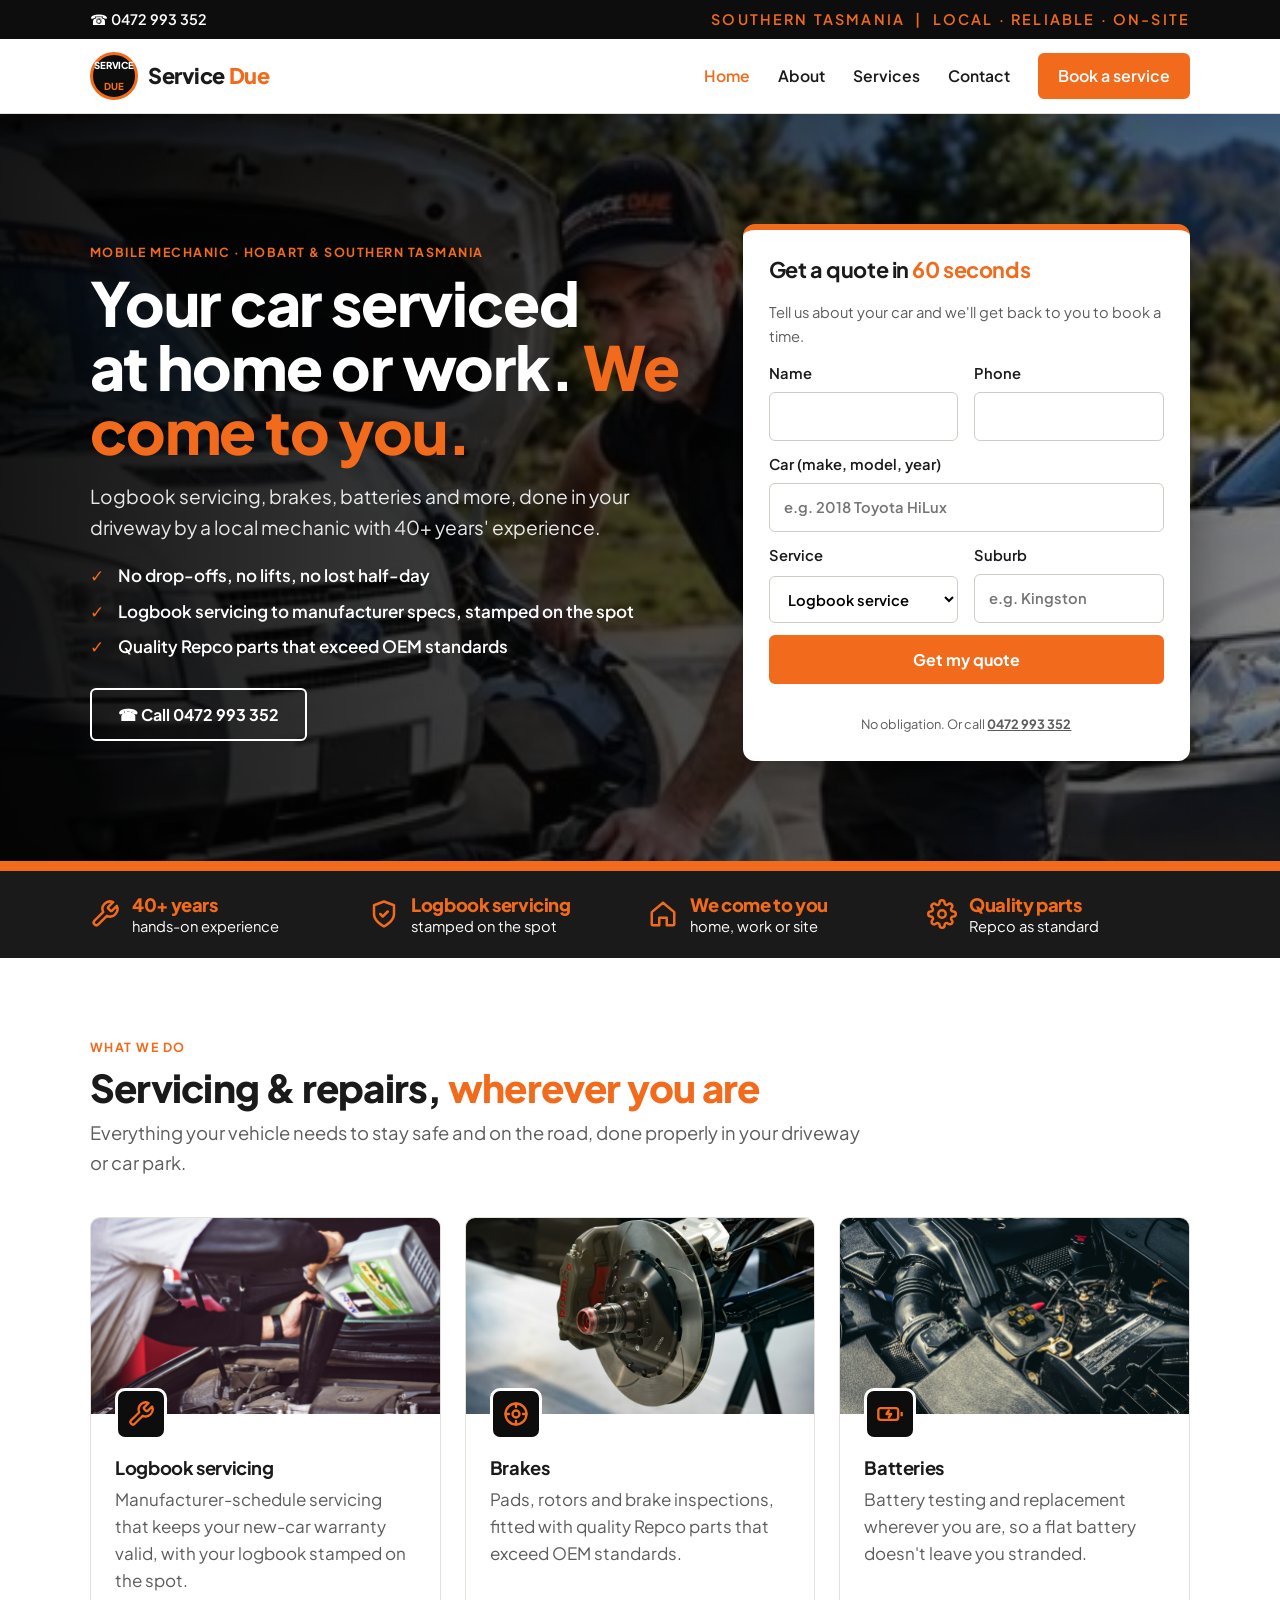
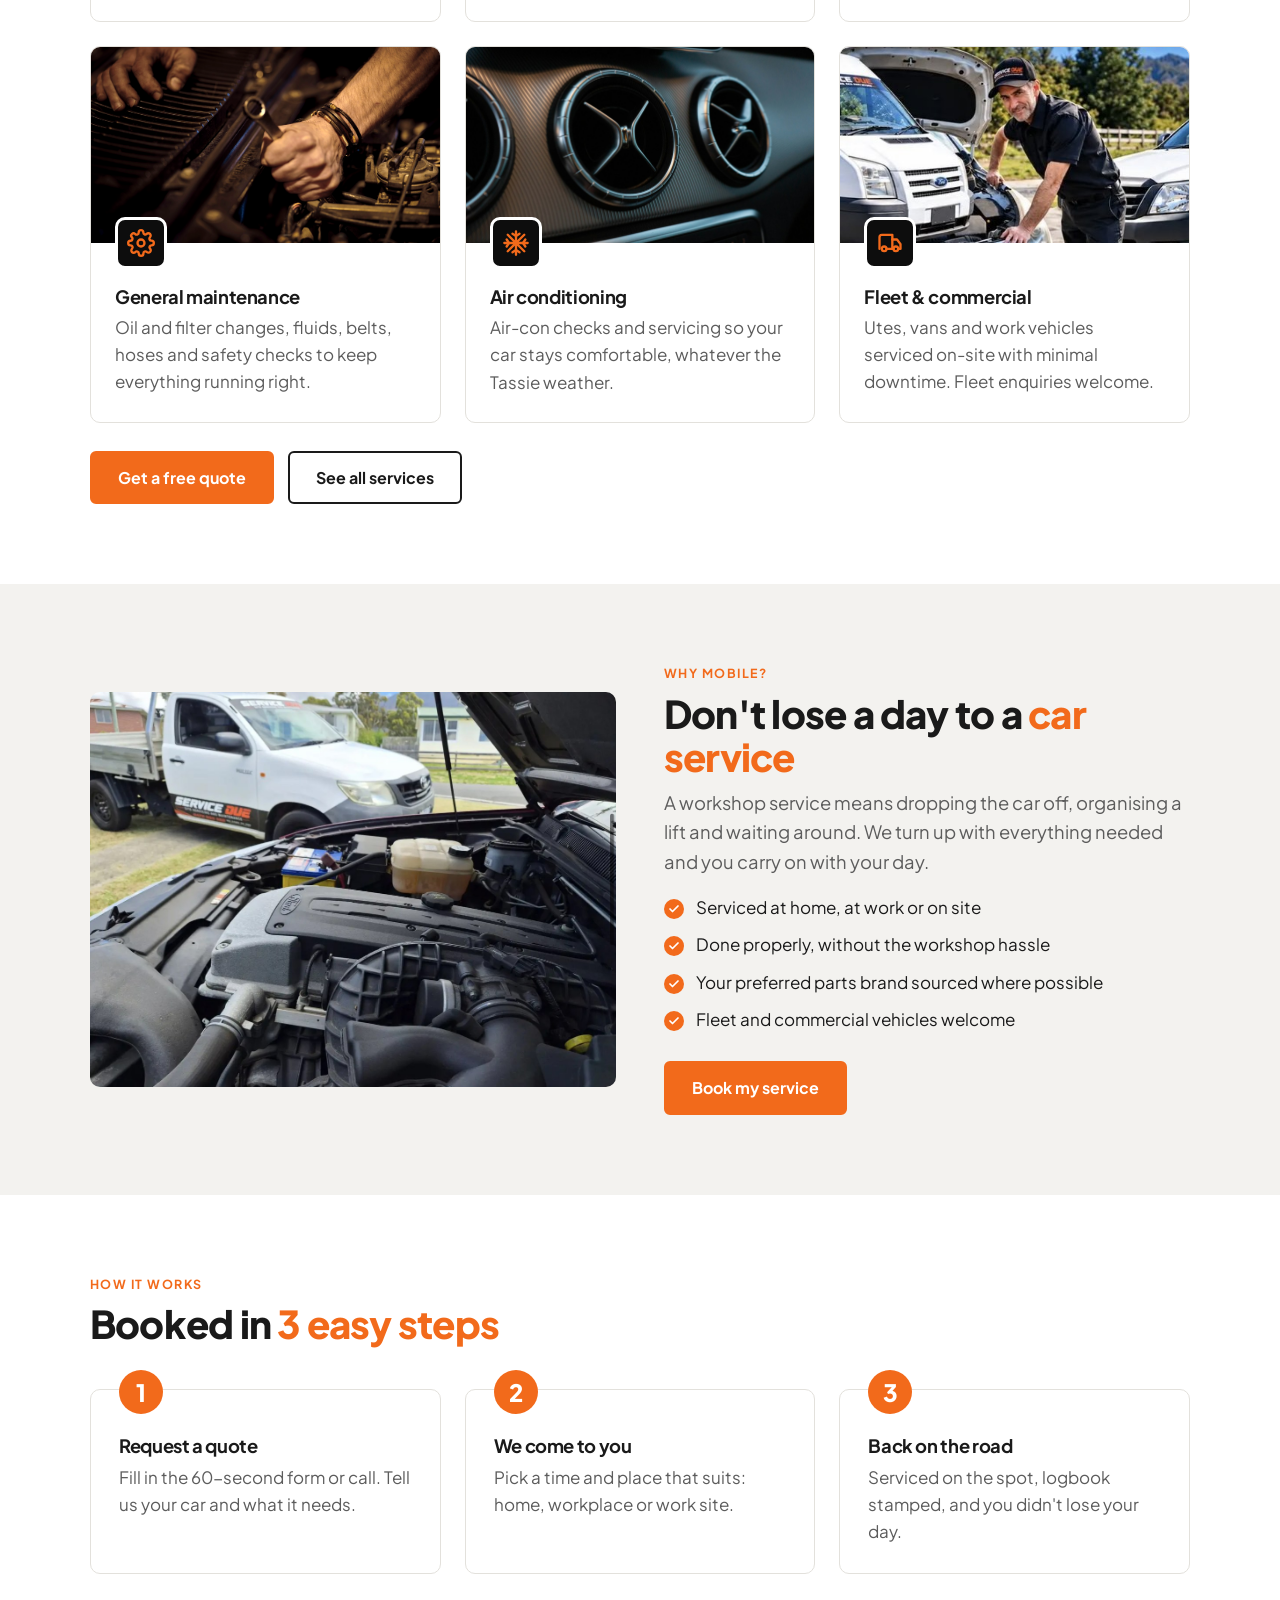
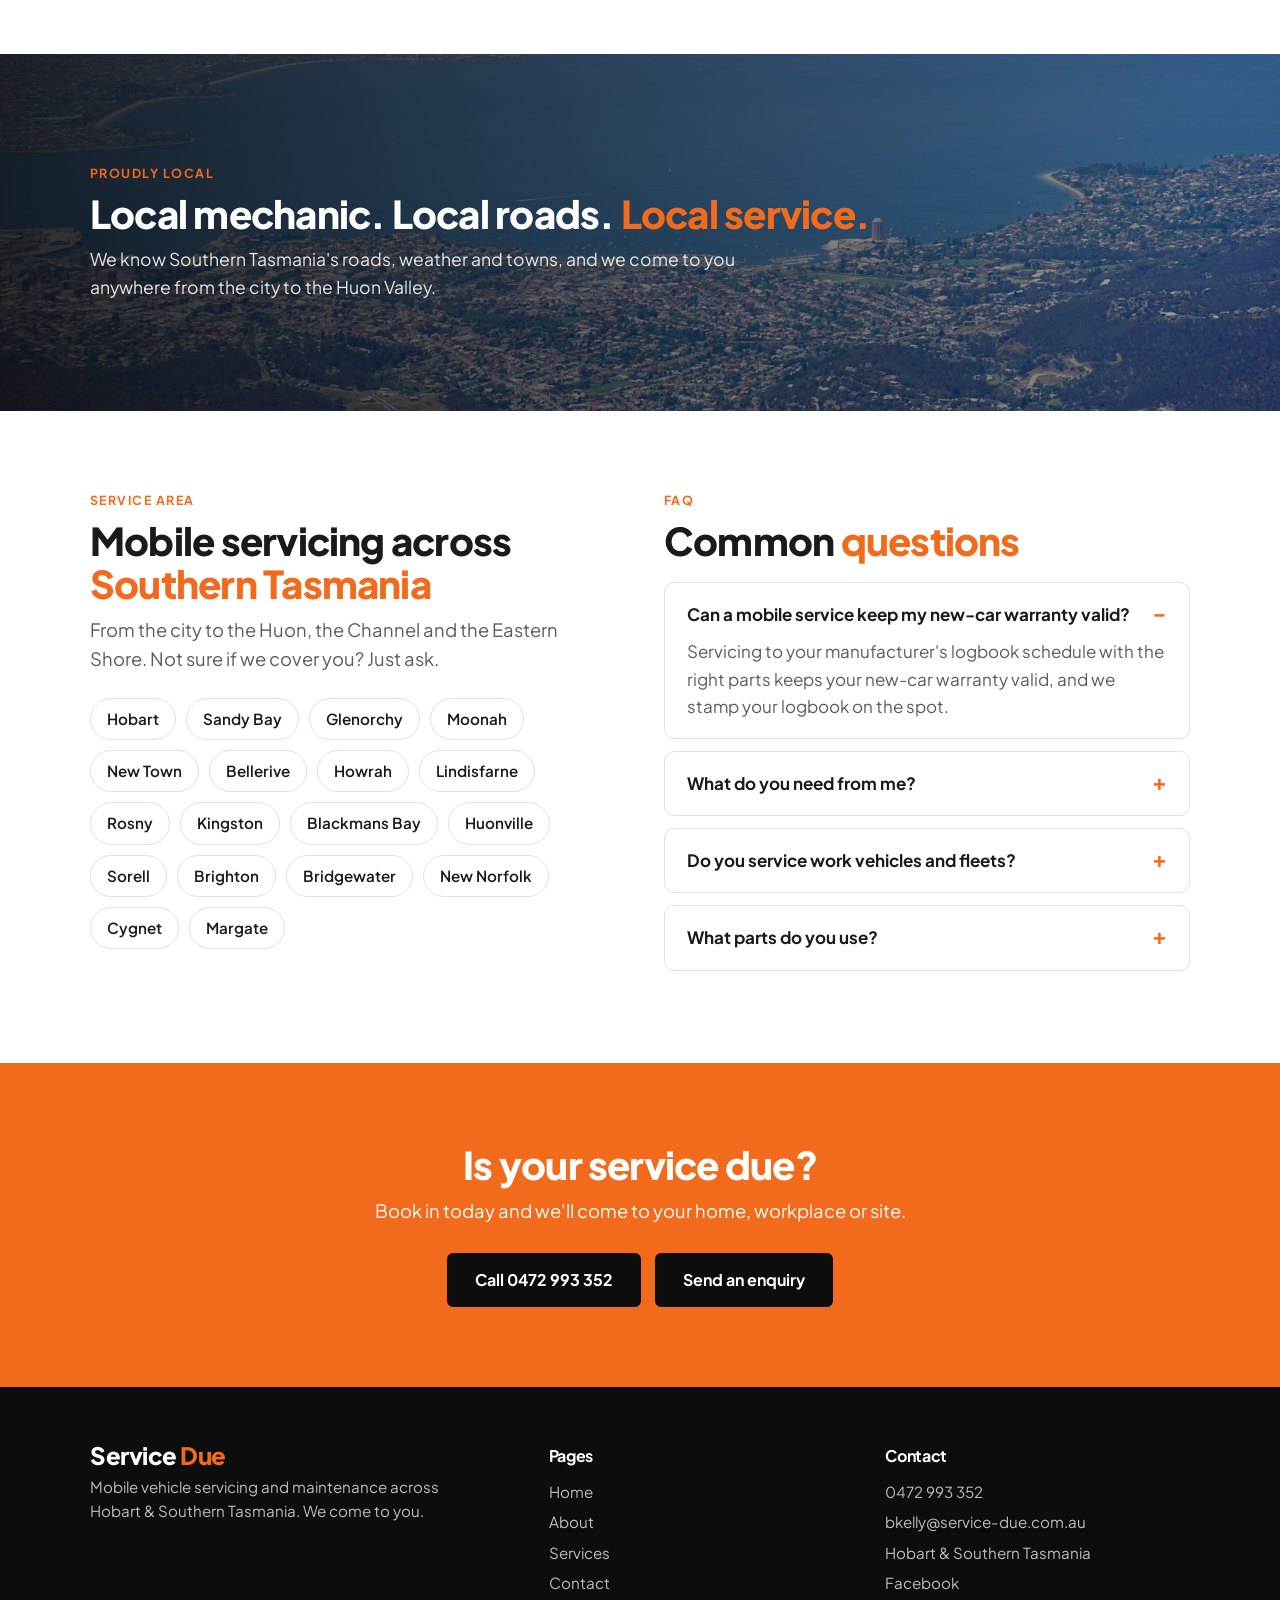
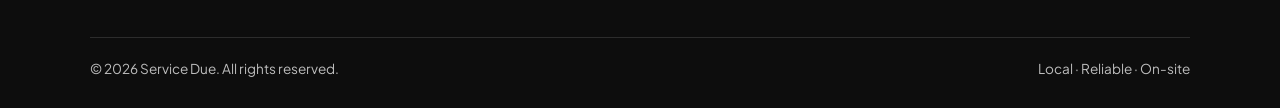
==== commit 707764ac: "Final proposal after multi-agent review: Growth House Club details, softened claims, layout fixes Co" ====
--- a/site/index.html
+++ b/site/index.html
@@ -13,7 +13,7 @@
 <meta name="geo.region" content="AU-TAS">
 <meta name="geo.placename" content="Hobart">
 <script type="application/ld+json">{"@context": "https://schema.org", "@type": "AutoRepair", "name": "Service Due", "description": "Mobile vehicle servicing in Hobart and Southern Tasmania. Logbook servicing, brakes, batteries, general maintenance, air conditioning and fleet servicing at your home, workplace or site.", "url": "https://service-due.com.au/", "telephone": "+61472993352", "email": "bkelly@service-due.com.au", "image": "https://service-due.com.au/images/hero-team.jpg", "address": {"@type": "PostalAddress", "addressLocality": "Hobart", "addressRegion": "TAS", "addressCountry": "AU"}, "areaServed": [{"@type": "City", "name": "Hobart"}, {"@type": "City", "name": "Kingston"}, {"@type": "City", "name": "Glenorchy"}, {"@type": "City", "name": "Clarence"}, {"@type": "City", "name": "Sorell"}, {"@type": "City", "name": "Huonville"}, {"@type": "City", "name": "Brighton"}, {"@type": "City", "name": "New Norfolk"}], "sameAs": ["https://www.facebook.com/61594655159954/"], "slogan": "Is your service due? We come to you.", "makesOffer": [{"@type": "Offer", "itemOffered": {"@type": "Service", "name": "Logbook servicing"}}, {"@type": "Offer", "itemOffered": {"@type": "Service", "name": "Brake repairs"}}, {"@type": "Offer", "itemOffered": {"@type": "Service", "name": "Battery replacement"}}, {"@type": "Offer", "itemOffered": {"@type": "Service", "name": "General maintenance"}}, {"@type": "Offer", "itemOffered": {"@type": "Service", "name": "Car air conditioning service"}}, {"@type": "Offer", "itemOffered": {"@type": "Service", "name": "Fleet servicing"}}]}</script>
-<script type="application/ld+json">{"@context": "https://schema.org", "@type": "FAQPage", "mainEntity": [{"@type": "Question", "name": "Will a mobile service void my new-car warranty?", "acceptedAnswer": {"@type": "Answer", "text": "No. We service to your manufacturer's logbook schedule with quality parts and stamp your logbook, so your warranty stays intact."}}, {"@type": "Question", "name": "What do you need from me?", "acceptedAnswer": {"@type": "Answer", "text": "Just a safe, flat spot to work, like a driveway, carport or car park, and access to the car's keys."}}, {"@type": "Question", "name": "Do you service work vehicles and fleets?", "acceptedAnswer": {"@type": "Answer", "text": "Yes. Utes, vans and fleet vehicles can be serviced at your depot or work site to keep downtime low."}}, {"@type": "Question", "name": "What parts do you use?", "acceptedAnswer": {"@type": "Answer", "text": "Repco parts that exceed OEM standards. Prefer another brand? Let us know when booking and we'll source it."}}]}</script>
+<script type="application/ld+json">{"@context": "https://schema.org", "@type": "FAQPage", "mainEntity": [{"@type": "Question", "name": "Can a mobile service keep my new-car warranty valid?", "acceptedAnswer": {"@type": "Answer", "text": "Servicing to your manufacturer's logbook schedule with the right parts keeps your new-car warranty valid, and we stamp your logbook on the spot."}}, {"@type": "Question", "name": "What do you need from me?", "acceptedAnswer": {"@type": "Answer", "text": "Just a safe, flat spot to work, like a driveway, carport or car park, and access to the car's keys."}}, {"@type": "Question", "name": "Do you service work vehicles and fleets?", "acceptedAnswer": {"@type": "Answer", "text": "Yes. Utes, vans and fleet vehicles can be serviced at your depot or work site to keep downtime low."}}, {"@type": "Question", "name": "What parts do you use?", "acceptedAnswer": {"@type": "Answer", "text": "Repco parts that exceed OEM standards. Prefer another brand? Let us know when booking and we'll source it."}}]}</script>
 <link rel="preconnect" href="https://fonts.googleapis.com">
 <link rel="preconnect" href="https://fonts.gstatic.com" crossorigin>
 <link href="https://fonts.googleapis.com/css2?family=Plus+Jakarta+Sans:wght@400;500;600;700;800&display=swap" rel="stylesheet">
@@ -42,7 +42,7 @@
       <p>Logbook servicing, brakes, batteries and more, done in your driveway by a local mechanic with 40+ years' experience.</p>
       <ul class="hero-bullets">
         <li>No drop-offs, no lifts, no lost half-day</li>
-        <li>Logbook stamped: your new-car warranty stays intact</li>
+        <li>Logbook servicing to manufacturer specs, stamped on the spot</li>
         <li>Quality Repco parts that exceed OEM standards</li>
       </ul>
       <div class="btn-row">
@@ -51,7 +51,7 @@
     </div>
     <div class="quote-card" id="quote">
       <h3>Get a quote in <span class="accent">60 seconds</span></h3>
-      <p class="sub">Tell us about your car and we'll call you back, usually the same day.</p>
+      <p class="sub">Tell us about your car and we'll get back to you to book a time.</p>
       <form class="booking" onsubmit="event.preventDefault();location.href='mailto:bkelly@service-due.com.au?subject=Quote%20request'">
         <div class="two">
           <label>Name<input required autocomplete="name"></label>
@@ -72,16 +72,16 @@
 
 <div class="trust"><div class="wrap">
   <div><svg viewBox="0 0 24 24" fill="none" stroke="currentColor" stroke-width="2" stroke-linecap="round" stroke-linejoin="round" aria-hidden="true"><path d="M14.7 6.3a1 1 0 0 0 0 1.4l1.6 1.6a1 1 0 0 0 1.4 0l3.77-3.77a6 6 0 0 1-7.94 7.94l-6.91 6.91a2.12 2.12 0 0 1-3-3l6.91-6.91a6 6 0 0 1 7.94-7.94l-3.76 3.76z"/></svg><span><strong>40+ years</strong>hands-on experience</span></div>
-  <div><svg viewBox="0 0 24 24" fill="none" stroke="currentColor" stroke-width="2" stroke-linecap="round" stroke-linejoin="round" aria-hidden="true"><path d="M12 22s8-4 8-10V5l-8-3-8 3v7c0 6 8 10 8 10z"/><polyline points="9 12 11 14 15 10"/></svg><span><strong>Warranty safe</strong>logbook servicing</span></div>
+  <div><svg viewBox="0 0 24 24" fill="none" stroke="currentColor" stroke-width="2" stroke-linecap="round" stroke-linejoin="round" aria-hidden="true"><path d="M12 22s8-4 8-10V5l-8-3-8 3v7c0 6 8 10 8 10z"/><polyline points="9 12 11 14 15 10"/></svg><span><strong>Logbook servicing</strong>stamped on the spot</span></div>
   <div><svg viewBox="0 0 24 24" fill="none" stroke="currentColor" stroke-width="2" stroke-linecap="round" stroke-linejoin="round" aria-hidden="true"><path d="M3 10.5L12 3l9 7.5V20a1 1 0 0 1-1 1h-5v-6H9v6H4a1 1 0 0 1-1-1z"/></svg><span><strong>We come to you</strong>home, work or site</span></div>
-  <div><svg viewBox="0 0 24 24" fill="none" stroke="currentColor" stroke-width="2" stroke-linecap="round" stroke-linejoin="round" aria-hidden="true"><circle cx="12" cy="12" r="10"/><polyline points="12 6 12 12 16 14"/></svg><span><strong>Fast replies</strong>usually same-day callback</span></div>
+  <div><svg viewBox="0 0 24 24" fill="none" stroke="currentColor" stroke-width="2" stroke-linecap="round" stroke-linejoin="round" aria-hidden="true"><circle cx="12" cy="12" r="3"/><path d="M19.4 15a1.65 1.65 0 0 0 .33 1.82l.06.06a2 2 0 1 1-2.83 2.83l-.06-.06a1.65 1.65 0 0 0-1.82-.33 1.65 1.65 0 0 0-1 1.51V21a2 2 0 0 1-4 0v-.09A1.65 1.65 0 0 0 9 19.4a1.65 1.65 0 0 0-1.82.33l-.06.06a2 2 0 1 1-2.83-2.83l.06-.06a1.65 1.65 0 0 0 .33-1.82 1.65 1.65 0 0 0-1.51-1H3a2 2 0 0 1 0-4h.09A1.65 1.65 0 0 0 4.6 9a1.65 1.65 0 0 0-.33-1.82l-.06-.06a2 2 0 1 1 2.83-2.83l.06.06a1.65 1.65 0 0 0 1.82.33H9a1.65 1.65 0 0 0 1-1.51V3a2 2 0 0 1 4 0v.09a1.65 1.65 0 0 0 1 1.51 1.65 1.65 0 0 0 1.82-.33l.06-.06a2 2 0 1 1 2.83 2.83l-.06.06a1.65 1.65 0 0 0-.33 1.82V9a1.65 1.65 0 0 0 1.51 1H21a2 2 0 0 1 0 4h-.09a1.65 1.65 0 0 0-1.51 1z"/></svg><span><strong>Quality parts</strong>Repco as standard</span></div>
 </div></div>
 
 <section><div class="wrap">
   <span class="eyebrow">What we do</span>
   <h2>Servicing &amp; repairs, <span class="accent">wherever you are</span></h2>
   <p class="lead">Everything your vehicle needs to stay safe and on the road, done properly in your driveway or car park.</p>
-  <div class="grid grid-3" style="margin-top:40px"><div class="card img-card"><img src="images/stock-oil.jpg" alt="Logbook servicing" loading="lazy"><div class="card-body"><div class="icon"><svg viewBox="0 0 24 24" fill="none" stroke="currentColor" stroke-width="2" stroke-linecap="round" stroke-linejoin="round" aria-hidden="true"><path d="M14.7 6.3a1 1 0 0 0 0 1.4l1.6 1.6a1 1 0 0 0 1.4 0l3.77-3.77a6 6 0 0 1-7.94 7.94l-6.91 6.91a2.12 2.12 0 0 1-3-3l6.91-6.91a6 6 0 0 1 7.94-7.94l-3.76 3.76z"/></svg></div><h3>Logbook servicing</h3><p>Manufacturer-schedule servicing that keeps your new-car warranty intact, with your logbook stamped on the spot.</p></div></div><div class="card img-card"><img src="images/stock-brake-rotor.jpg" alt="Brakes" loading="lazy"><div class="card-body"><div class="icon"><svg viewBox="0 0 24 24" fill="none" stroke="currentColor" stroke-width="2" stroke-linecap="round" stroke-linejoin="round" aria-hidden="true"><circle cx="12" cy="12" r="9"/><circle cx="12" cy="12" r="3"/><path d="M12 3v3M21 12h-3M12 21v-3M3 12h3"/></svg></div><h3>Brakes</h3><p>Pads, rotors and brake inspections, fitted with quality Repco parts that exceed OEM standards.</p></div></div><div class="card img-card"><img src="images/stock-battery.jpg" alt="Batteries" loading="lazy"><div class="card-body"><div class="icon"><svg viewBox="0 0 24 24" fill="none" stroke="currentColor" stroke-width="2" stroke-linecap="round" stroke-linejoin="round" aria-hidden="true"><rect x="2" y="7" width="17" height="10" rx="2"/><path d="M22 11v2"/><path d="M11 9l-2 3h4l-2 3"/></svg></div><h3>Batteries</h3><p>Battery testing and replacement wherever you are, so a flat battery doesn't leave you stranded.</p></div></div><div class="card img-card"><img src="images/stock-wrench-hands.jpg" alt="General maintenance" loading="lazy"><div class="card-body"><div class="icon"><svg viewBox="0 0 24 24" fill="none" stroke="currentColor" stroke-width="2" stroke-linecap="round" stroke-linejoin="round" aria-hidden="true"><circle cx="12" cy="12" r="3"/><path d="M19.4 15a1.65 1.65 0 0 0 .33 1.82l.06.06a2 2 0 1 1-2.83 2.83l-.06-.06a1.65 1.65 0 0 0-1.82-.33 1.65 1.65 0 0 0-1 1.51V21a2 2 0 0 1-4 0v-.09A1.65 1.65 0 0 0 9 19.4a1.65 1.65 0 0 0-1.82.33l-.06.06a2 2 0 1 1-2.83-2.83l.06-.06a1.65 1.65 0 0 0 .33-1.82 1.65 1.65 0 0 0-1.51-1H3a2 2 0 0 1 0-4h.09A1.65 1.65 0 0 0 4.6 9a1.65 1.65 0 0 0-.33-1.82l-.06-.06a2 2 0 1 1 2.83-2.83l.06.06a1.65 1.65 0 0 0 1.82.33H9a1.65 1.65 0 0 0 1-1.51V3a2 2 0 0 1 4 0v.09a1.65 1.65 0 0 0 1 1.51 1.65 1.65 0 0 0 1.82-.33l.06-.06a2 2 0 1 1 2.83 2.83l-.06.06a1.65 1.65 0 0 0-.33 1.82V9a1.65 1.65 0 0 0 1.51 1H21a2 2 0 0 1 0 4h-.09a1.65 1.65 0 0 0-1.51 1z"/></svg></div><h3>General maintenance</h3><p>Oil and filter changes, fluids, belts, hoses and safety checks to keep everything running right.</p></div></div><div class="card img-card"><img src="images/stock-aircon.jpg" alt="Air conditioning" loading="lazy"><div class="card-body"><div class="icon"><svg viewBox="0 0 24 24" fill="none" stroke="currentColor" stroke-width="2" stroke-linecap="round" stroke-linejoin="round" aria-hidden="true"><path d="M12 2v20M4.93 4.93l14.14 14.14M2 12h20M4.93 19.07L19.07 4.93"/><path d="M9 4l3 2 3-2M9 20l3-2 3 2M4 9l2 3-2 3M20 9l-2 3 2 3"/></svg></div><h3>Air conditioning</h3><p>Air-con checks and servicing so your car stays comfortable, whatever the Tassie weather.</p></div></div><div class="card img-card"><img src="images/stock-ute.jpg" alt="Fleet & commercial" loading="lazy"><div class="card-body"><div class="icon"><svg viewBox="0 0 24 24" fill="none" stroke="currentColor" stroke-width="2" stroke-linecap="round" stroke-linejoin="round" aria-hidden="true"><path d="M3 17V7a2 2 0 0 1 2-2h9v12"/><path d="M14 9h4l3 4v4h-2"/><circle cx="7" cy="17" r="2"/><circle cx="17" cy="17" r="2"/><path d="M9 17h6"/></svg></div><h3>Fleet & commercial</h3><p>Utes, vans and work vehicles serviced on-site with minimal downtime. Fleet enquiries welcome.</p></div></div></div>
+  <div class="grid grid-3" style="margin-top:40px"><div class="card img-card"><img src="images/stock-oil.jpg" alt="Logbook servicing" loading="lazy"><div class="card-body"><div class="icon"><svg viewBox="0 0 24 24" fill="none" stroke="currentColor" stroke-width="2" stroke-linecap="round" stroke-linejoin="round" aria-hidden="true"><path d="M14.7 6.3a1 1 0 0 0 0 1.4l1.6 1.6a1 1 0 0 0 1.4 0l3.77-3.77a6 6 0 0 1-7.94 7.94l-6.91 6.91a2.12 2.12 0 0 1-3-3l6.91-6.91a6 6 0 0 1 7.94-7.94l-3.76 3.76z"/></svg></div><h3>Logbook servicing</h3><p>Manufacturer-schedule servicing that keeps your new-car warranty valid, with your logbook stamped on the spot.</p></div></div><div class="card img-card"><img src="images/stock-brake-rotor.jpg" alt="Brakes" loading="lazy"><div class="card-body"><div class="icon"><svg viewBox="0 0 24 24" fill="none" stroke="currentColor" stroke-width="2" stroke-linecap="round" stroke-linejoin="round" aria-hidden="true"><circle cx="12" cy="12" r="9"/><circle cx="12" cy="12" r="3"/><path d="M12 3v3M21 12h-3M12 21v-3M3 12h3"/></svg></div><h3>Brakes</h3><p>Pads, rotors and brake inspections, fitted with quality Repco parts that exceed OEM standards.</p></div></div><div class="card img-card"><img src="images/stock-battery.jpg" alt="Batteries" loading="lazy"><div class="card-body"><div class="icon"><svg viewBox="0 0 24 24" fill="none" stroke="currentColor" stroke-width="2" stroke-linecap="round" stroke-linejoin="round" aria-hidden="true"><rect x="2" y="7" width="17" height="10" rx="2"/><path d="M22 11v2"/><path d="M11 9l-2 3h4l-2 3"/></svg></div><h3>Batteries</h3><p>Battery testing and replacement wherever you are, so a flat battery doesn't leave you stranded.</p></div></div><div class="card img-card"><img src="images/stock-wrench-hands.jpg" alt="General maintenance" loading="lazy"><div class="card-body"><div class="icon"><svg viewBox="0 0 24 24" fill="none" stroke="currentColor" stroke-width="2" stroke-linecap="round" stroke-linejoin="round" aria-hidden="true"><circle cx="12" cy="12" r="3"/><path d="M19.4 15a1.65 1.65 0 0 0 .33 1.82l.06.06a2 2 0 1 1-2.83 2.83l-.06-.06a1.65 1.65 0 0 0-1.82-.33 1.65 1.65 0 0 0-1 1.51V21a2 2 0 0 1-4 0v-.09A1.65 1.65 0 0 0 9 19.4a1.65 1.65 0 0 0-1.82.33l-.06.06a2 2 0 1 1-2.83-2.83l.06-.06a1.65 1.65 0 0 0 .33-1.82 1.65 1.65 0 0 0-1.51-1H3a2 2 0 0 1 0-4h.09A1.65 1.65 0 0 0 4.6 9a1.65 1.65 0 0 0-.33-1.82l-.06-.06a2 2 0 1 1 2.83-2.83l.06.06a1.65 1.65 0 0 0 1.82.33H9a1.65 1.65 0 0 0 1-1.51V3a2 2 0 0 1 4 0v.09a1.65 1.65 0 0 0 1 1.51 1.65 1.65 0 0 0 1.82-.33l.06-.06a2 2 0 1 1 2.83 2.83l-.06.06a1.65 1.65 0 0 0-.33 1.82V9a1.65 1.65 0 0 0 1.51 1H21a2 2 0 0 1 0 4h-.09a1.65 1.65 0 0 0-1.51 1z"/></svg></div><h3>General maintenance</h3><p>Oil and filter changes, fluids, belts, hoses and safety checks to keep everything running right.</p></div></div><div class="card img-card"><img src="images/stock-aircon.jpg" alt="Air conditioning" loading="lazy"><div class="card-body"><div class="icon"><svg viewBox="0 0 24 24" fill="none" stroke="currentColor" stroke-width="2" stroke-linecap="round" stroke-linejoin="round" aria-hidden="true"><path d="M12 2v20M4.93 4.93l14.14 14.14M2 12h20M4.93 19.07L19.07 4.93"/><path d="M9 4l3 2 3-2M9 20l3-2 3 2M4 9l2 3-2 3M20 9l-2 3 2 3"/></svg></div><h3>Air conditioning</h3><p>Air-con checks and servicing so your car stays comfortable, whatever the Tassie weather.</p></div></div><div class="card img-card"><img src="images/hero-team.jpg" alt="Fleet & commercial" loading="lazy"><div class="card-body"><div class="icon"><svg viewBox="0 0 24 24" fill="none" stroke="currentColor" stroke-width="2" stroke-linecap="round" stroke-linejoin="round" aria-hidden="true"><path d="M3 17V7a2 2 0 0 1 2-2h9v12"/><path d="M14 9h4l3 4v4h-2"/><circle cx="7" cy="17" r="2"/><circle cx="17" cy="17" r="2"/><path d="M9 17h6"/></svg></div><h3>Fleet & commercial</h3><p>Utes, vans and work vehicles serviced on-site with minimal downtime. Fleet enquiries welcome.</p></div></div></div>
   <div class="btn-row"><a class="btn" href="#quote">Get a free quote</a><a class="btn btn-ghost" style="color:var(--ink)" href="services.html">See all services</a></div>
 </div></section>
 
@@ -93,8 +93,8 @@
     <p class="lead">A workshop service means dropping the car off, organising a lift and waiting around. We turn up with everything needed and you carry on with your day.</p>
     <ul class="checks">
       <li>Serviced at home, at work or on site</li>
-      <li>Same quality as a workshop, without the hassle</li>
-      <li>Your preferred parts brand on request</li>
+      <li>Done properly, without the workshop hassle</li>
+      <li>Your preferred parts brand sourced where possible</li>
       <li>Fleet and commercial vehicles welcome</li>
     </ul>
     <div class="btn-row"><a class="btn" href="#quote">Book my service</a></div>
@@ -111,16 +111,7 @@
   </div>
 </div></section>
 
-<section class="section-grey"><div class="wrap">
-  <span class="eyebrow">Reviews</span>
-  <h2>What locals <span class="accent">say</span></h2>
-  <div class="grid grid-3" style="margin-top:32px">
-    <div class="review"><div class="stars">&#9733;&#9733;&#9733;&#9733;&#9733;</div><div class="bar" style="width:95%"></div><div class="bar" style="width:80%"></div><div class="bar" style="width:60%"></div><div class="who"><i></i>Google review</div></div>
-    <div class="review"><div class="stars">&#9733;&#9733;&#9733;&#9733;&#9733;</div><div class="bar" style="width:90%"></div><div class="bar" style="width:85%"></div><div class="bar" style="width:40%"></div><div class="who"><i></i>Google review</div></div>
-    <div class="review"><div class="stars">&#9733;&#9733;&#9733;&#9733;&#9733;</div><div class="bar" style="width:92%"></div><div class="bar" style="width:70%"></div><div class="bar" style="width:55%"></div><div class="who"><i></i>Google review</div></div>
-  </div>
-  <div class="google-note">&#9733; Your real Google reviews appear here automatically</div>
-</div></section>
+
 
 <section class="photo-band" style="background-image:url(images/stock-hobart.jpg)"><div class="wrap">
   <span class="eyebrow">Proudly local</span>
@@ -139,7 +130,7 @@
     <span class="eyebrow">FAQ</span>
     <h2>Common <span class="accent">questions</span></h2>
     <div style="margin-top:20px">
-      <details class="faq" open><summary>Will a mobile service void my new-car warranty?</summary><p>No. We service to your manufacturer's logbook schedule with quality parts and stamp your logbook, so your warranty stays intact.</p></details>
+      <details class="faq" open><summary>Can a mobile service keep my new-car warranty valid?</summary><p>Servicing to your manufacturer's logbook schedule with the right parts keeps your new-car warranty valid, and we stamp your logbook on the spot.</p></details>
       <details class="faq"><summary>What do you need from me?</summary><p>Just a safe, flat spot to work, like a driveway, carport or car park, and access to the car's keys.</p></details>
       <details class="faq"><summary>Do you service work vehicles and fleets?</summary><p>Yes. Utes, vans and fleet vehicles can be serviced at your depot or work site to keep downtime low.</p></details>
       <details class="faq"><summary>What parts do you use?</summary><p>Repco parts that exceed OEM standards. Prefer another brand? Let us know when booking and we'll source it.</p></details>
